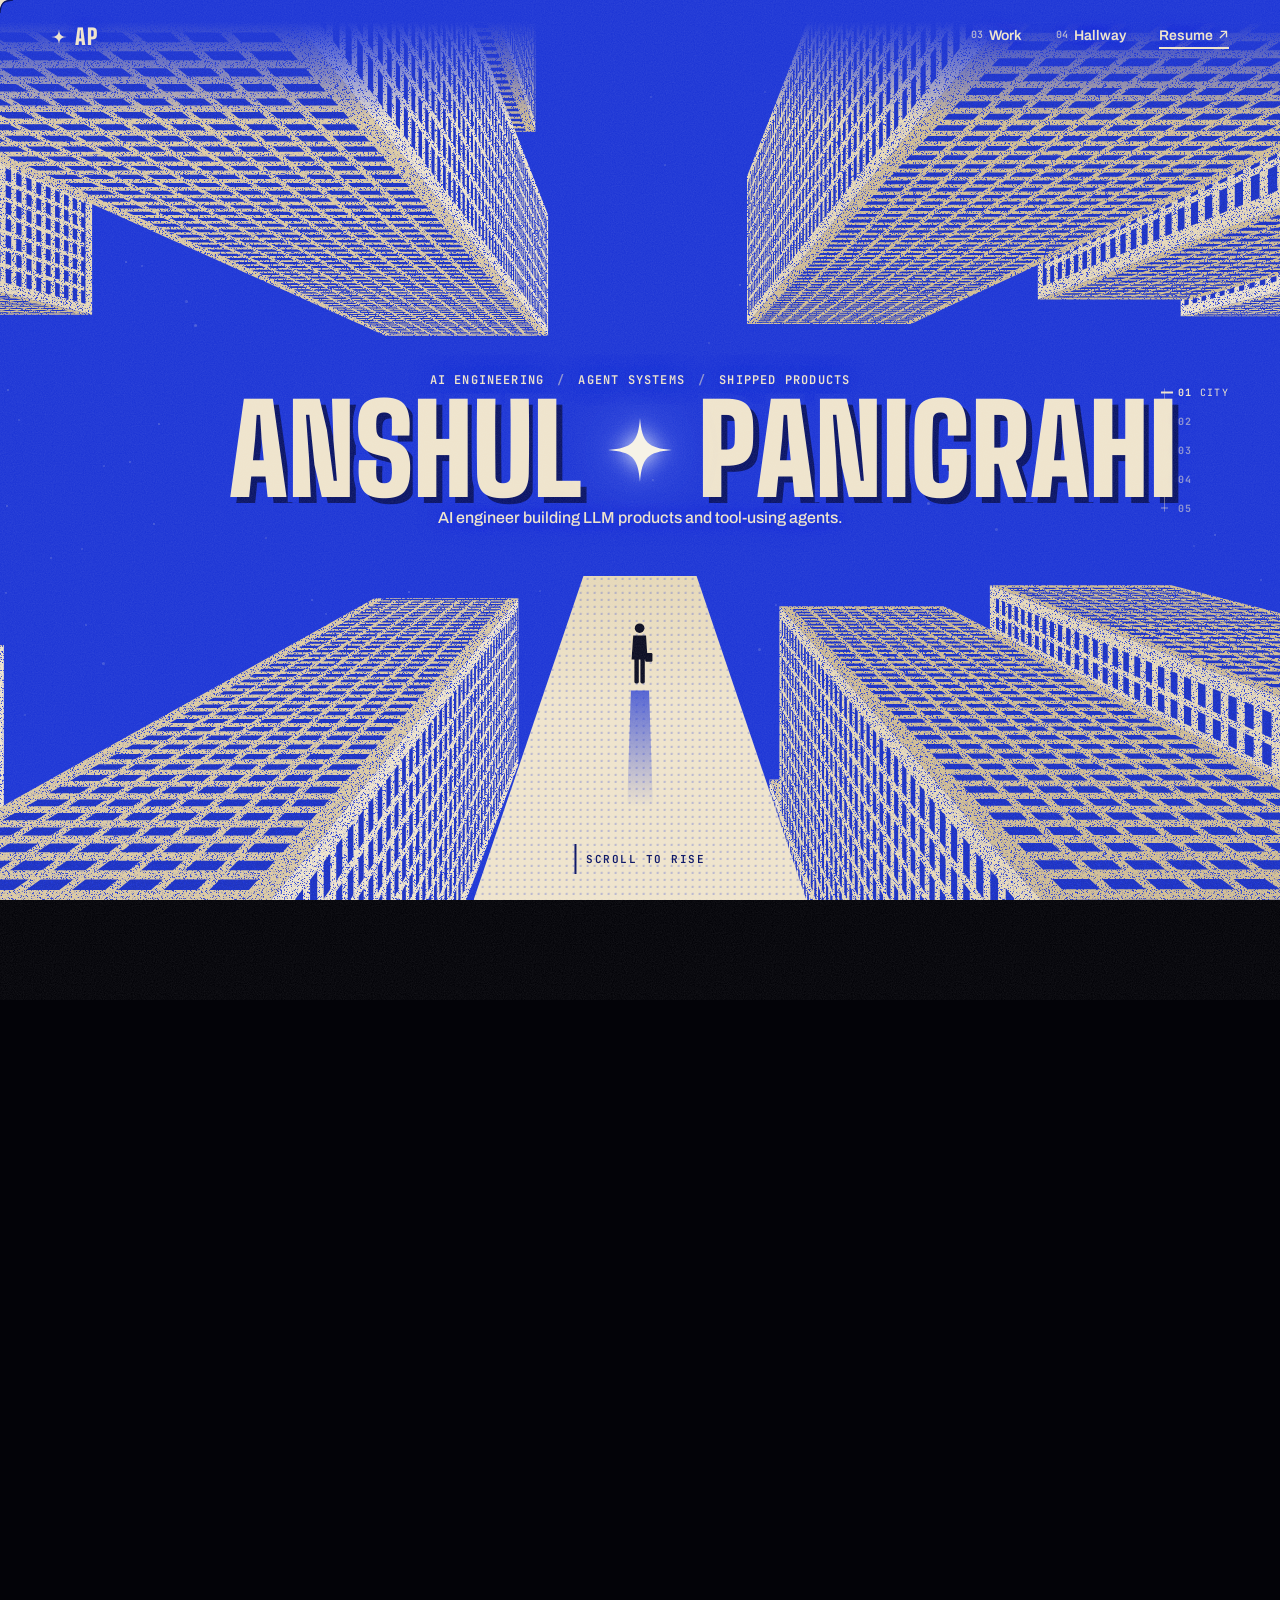
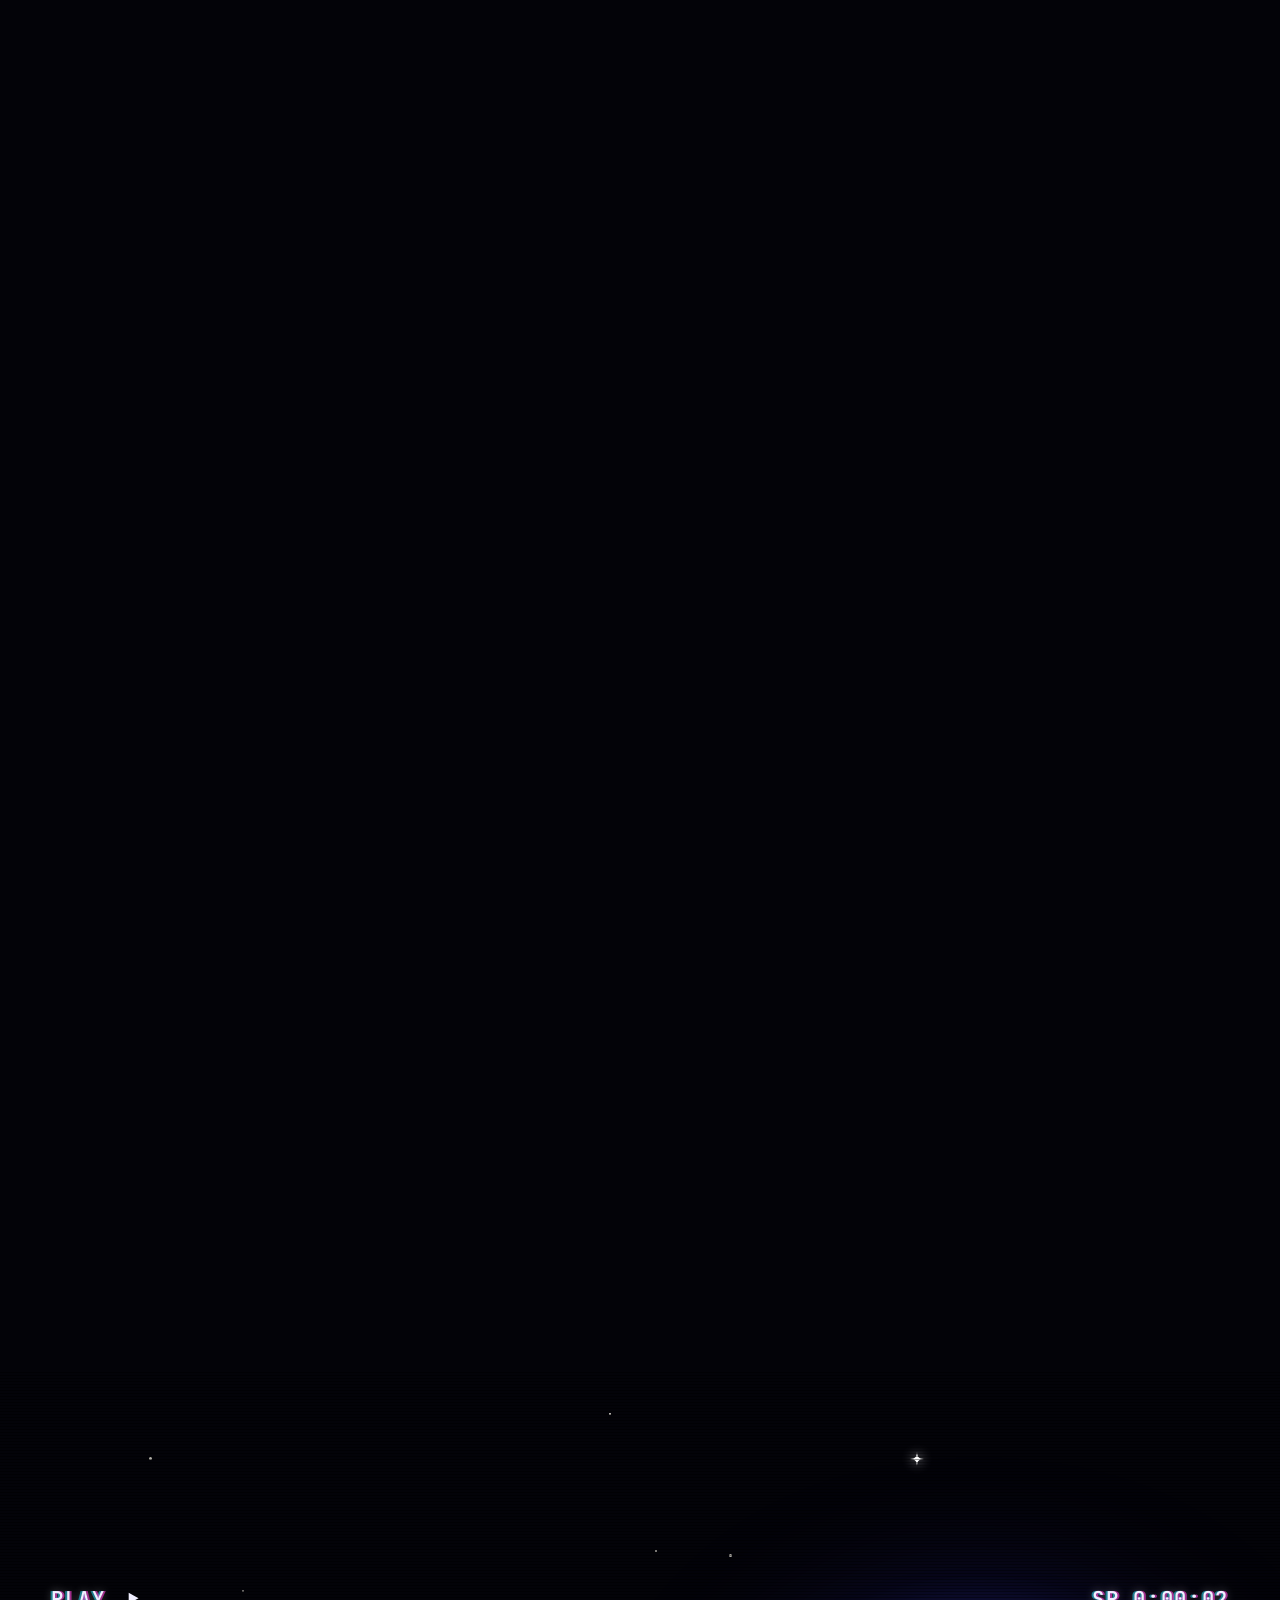
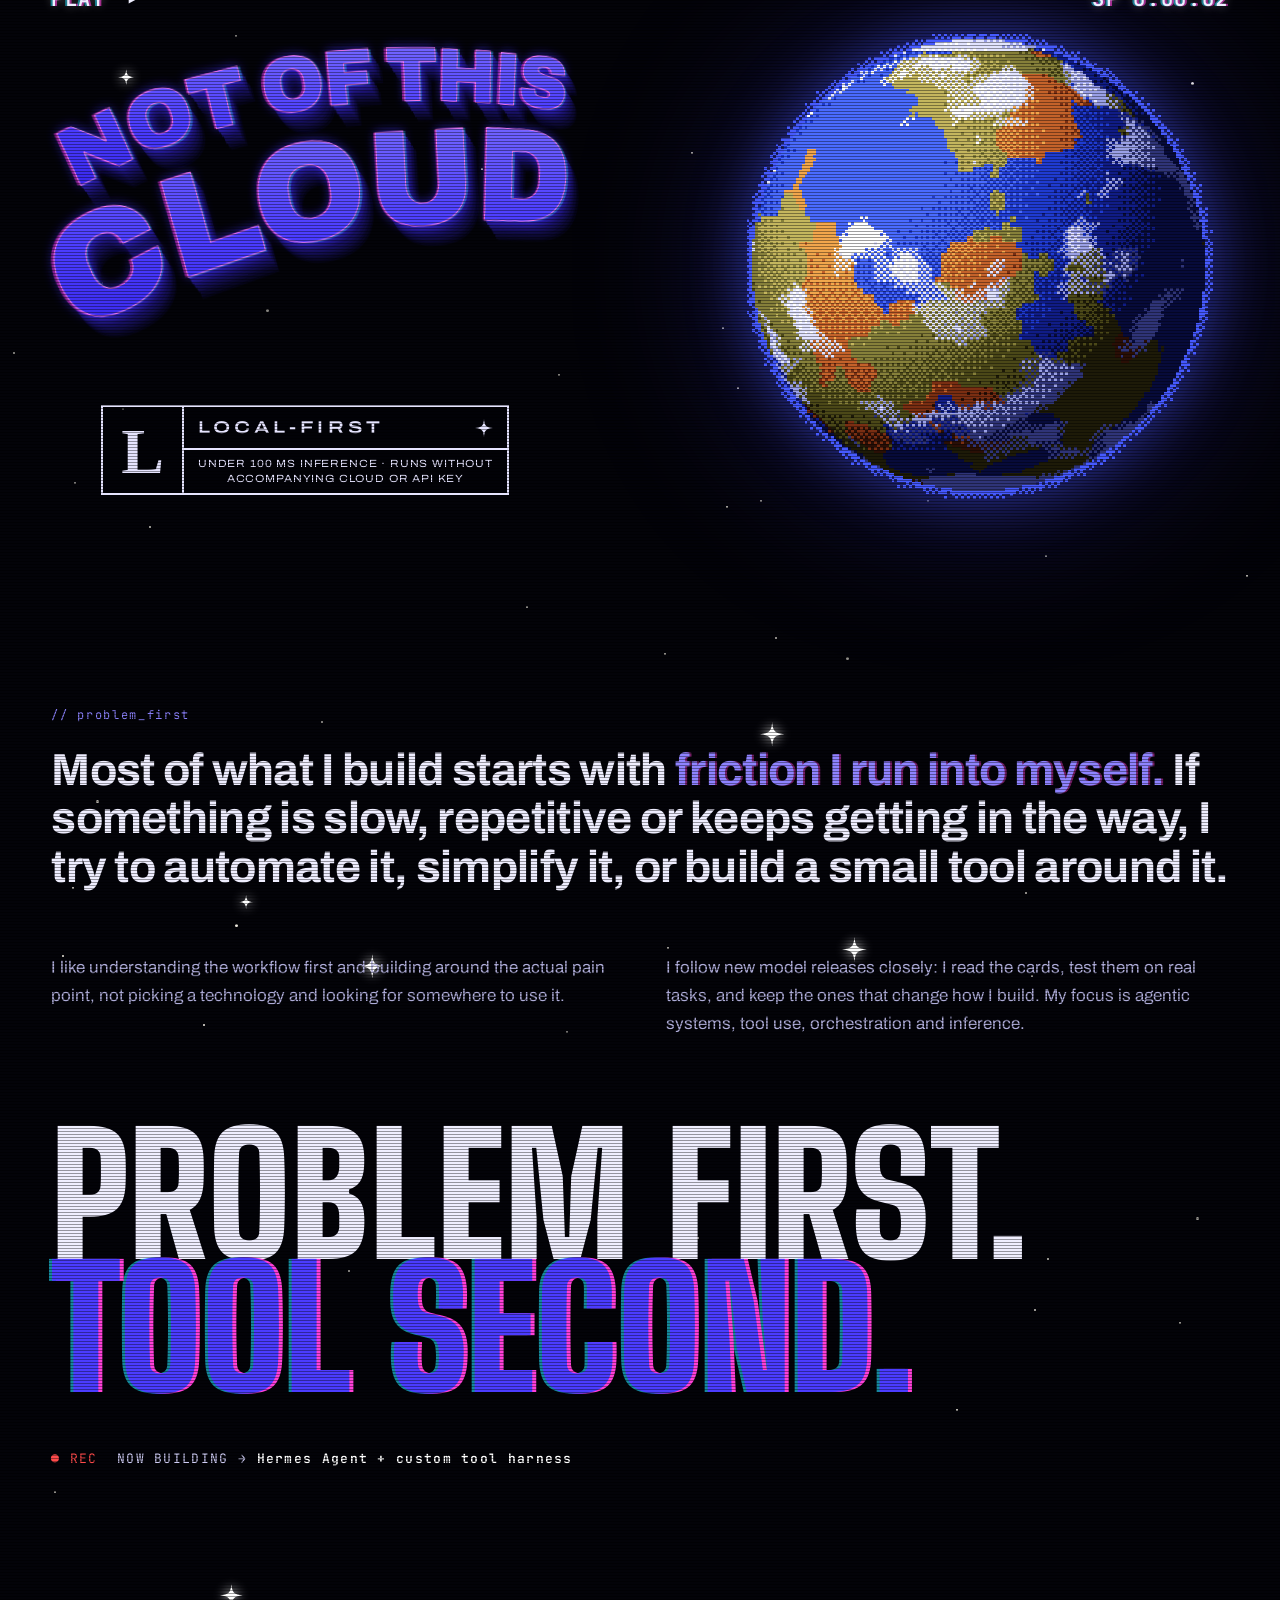
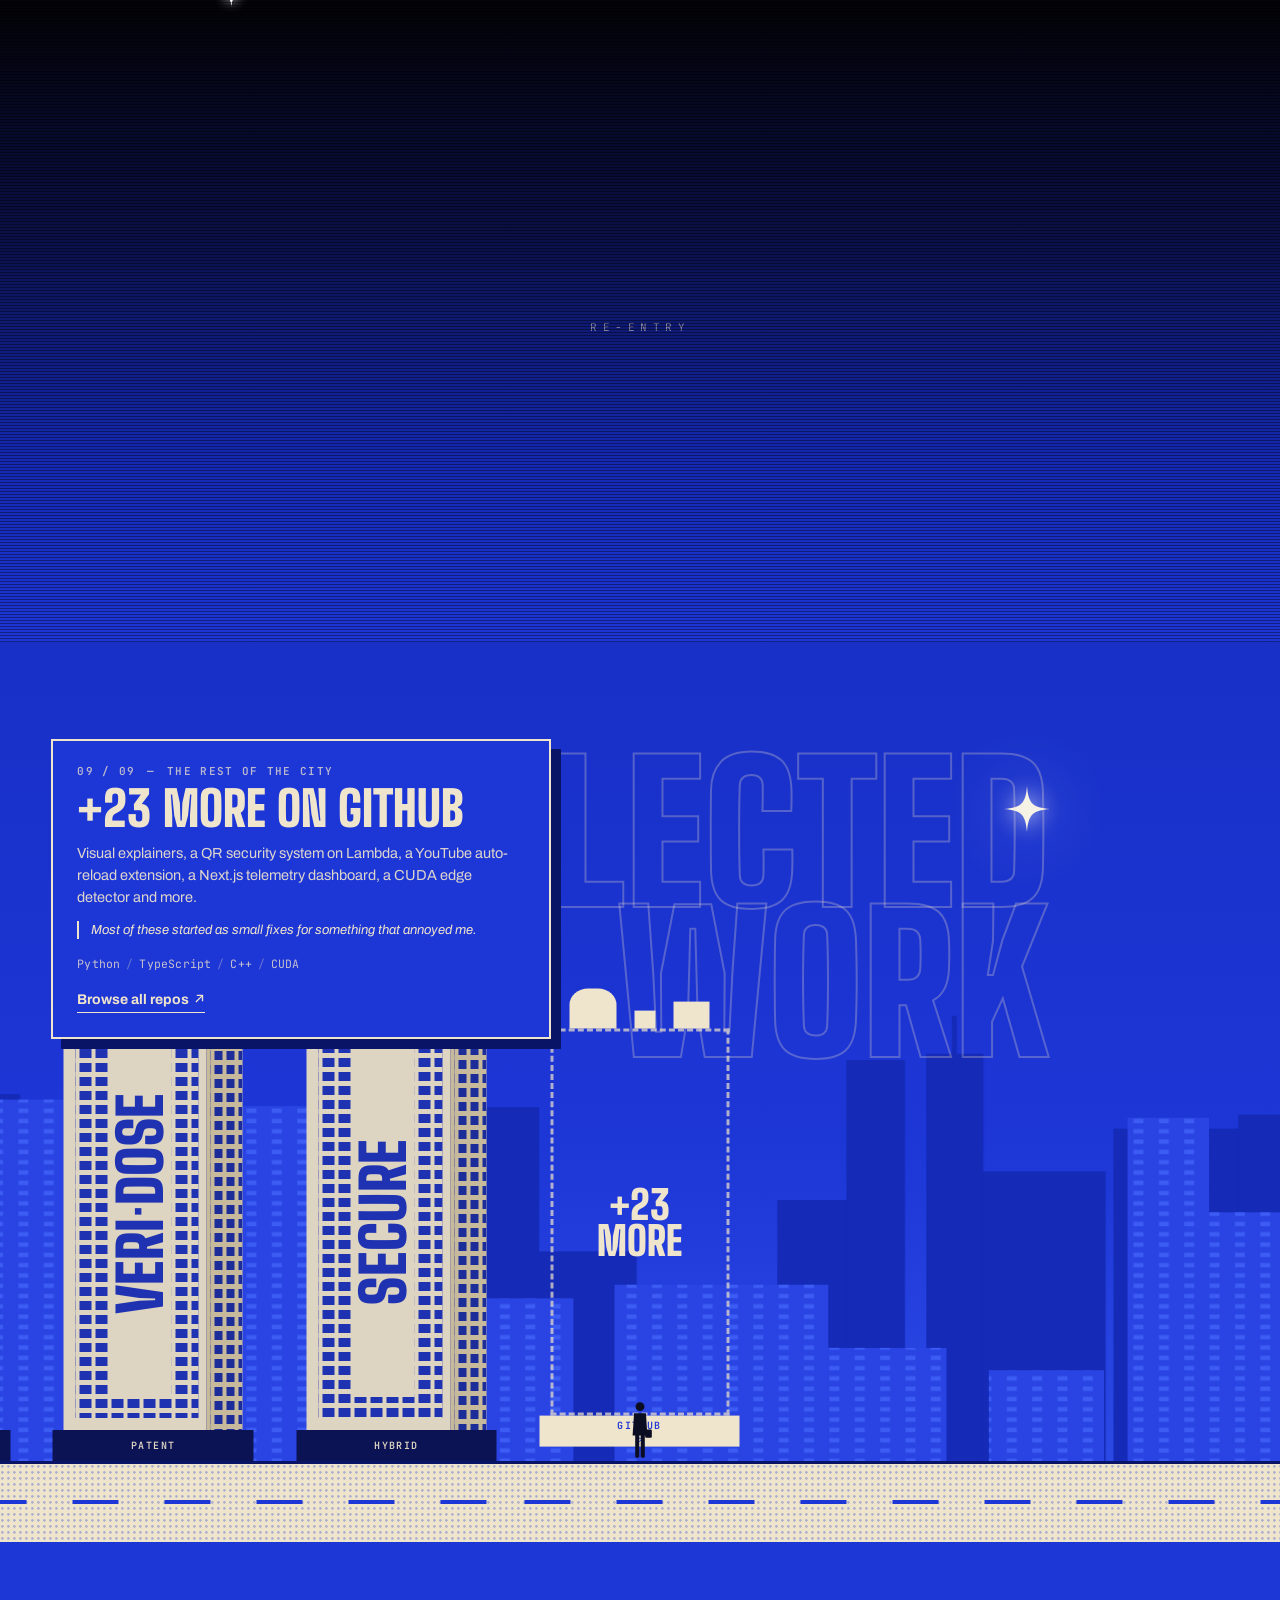
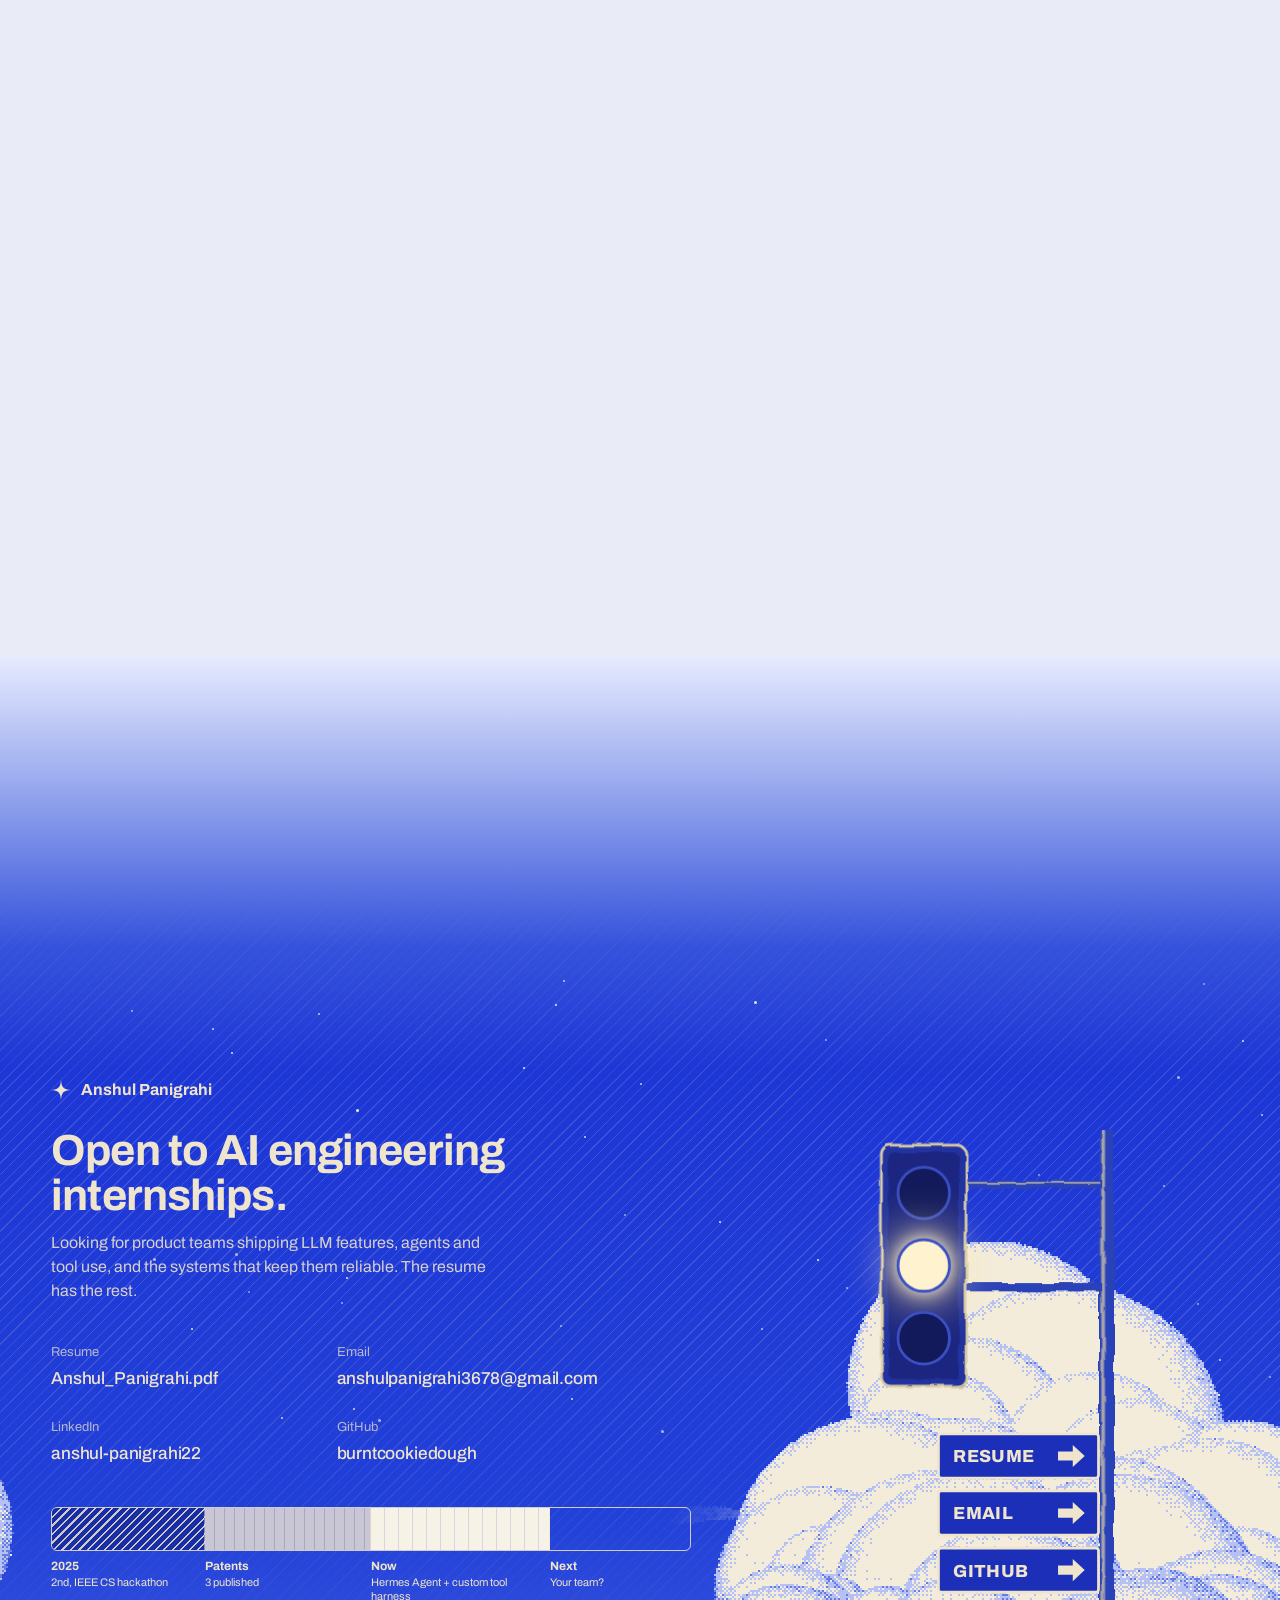
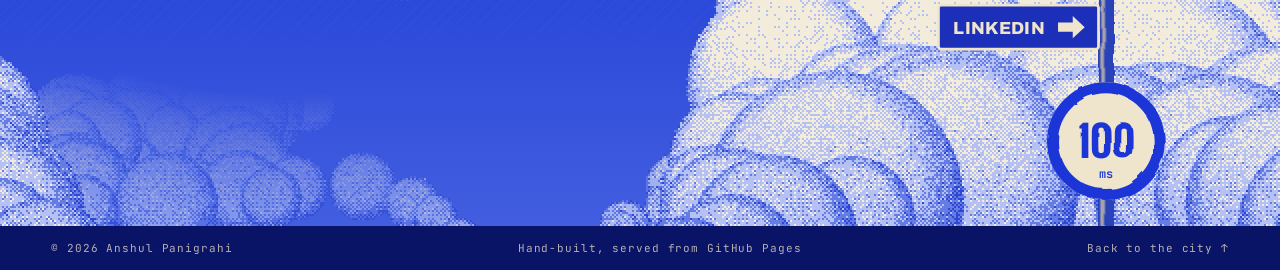
==== index.html @ c83224e9 "SecureTorrent runs on Flask, not FastAPI Co-Authored-By: Claude Opus 5.5 <noreply@anthropic.com>" ====
<!doctype html>
<html lang="en" class="loading">
<head>
  <meta charset="utf-8" />
  <meta name="viewport" content="width=device-width, initial-scale=1, viewport-fit=cover" />
  <title>Anshul Panigrahi | AI Engineer, LLM products and agents</title>
  <meta name="description" content="Anshul Panigrahi, AI engineer building LLM products and tool-using agents. Co-inventor on 3 published patents, B.Tech IT at VIT. Open to AI engineering internships." />
  <meta name="theme-color" content="#1d36d6" data-theme-color />
  <!-- agent:head -->
  <link rel="canonical" href="https://burntcookiedough.github.io/" />
  <meta name="author" content="Anshul Panigrahi" />
  <meta name="robots" content="index, follow, max-image-preview:large" />
  <meta property="og:type" content="profile" />
  <meta property="og:url" content="https://burntcookiedough.github.io/" />
  <meta property="og:site_name" content="Anshul Panigrahi" />
  <meta property="og:title" content="Anshul Panigrahi | AI Engineer, LLM products and agents" />
  <meta property="og:description" content="AI engineer building LLM products and tool-using agents. 3 published patents, B.Tech IT at VIT. Open to AI engineering internships." />
  <meta property="og:image" content="https://burntcookiedough.github.io/og.jpg" />
  <meta property="og:image:width" content="1200" />
  <meta property="og:image:height" content="630" />
  <meta property="og:image:alt" content="Anshul Panigrahi, AI engineer: the city scene from the portfolio" />
  <meta property="profile:first_name" content="Anshul" />
  <meta property="profile:last_name" content="Panigrahi" />
  <meta name="twitter:card" content="summary_large_image" />
  <meta name="twitter:title" content="Anshul Panigrahi | AI Engineer, LLM products and agents" />
  <meta name="twitter:description" content="AI engineer building LLM products and tool-using agents. 3 published patents, B.Tech IT at VIT. Open to AI engineering internships." />
  <meta name="twitter:image" content="https://burntcookiedough.github.io/og.jpg" />
  <link rel="alternate" type="text/markdown" href="profile.md" title="Profile as Markdown" />
  <link rel="alternate" type="application/json" href="resume.json" title="JSON Resume" />
  <link rel="help" type="text/plain" href="llms.txt" title="llms.txt" />
  <script type="application/ld+json">{"@context":"https://schema.org","@graph":[{"@type":"ProfilePage","@id":"https://burntcookiedough.github.io/#page","url":"https://burntcookiedough.github.io/","name":"Anshul Panigrahi | AI Engineer, LLM products and agents","dateModified":"2026-11-12","mainEntity":{"@id":"https://burntcookiedough.github.io/#person"}},{"@type":"Person","@id":"https://burntcookiedough.github.io/#person","name":"Anshul Panigrahi","url":"https://burntcookiedough.github.io/","image":"https://burntcookiedough.github.io/og.jpg","jobTitle":"AI Engineer","description":"Information Technology undergraduate at VIT who ships AI products end to end: on-device speech, LLM analytics that still work without the model, multi-agent support systems with human approval gates. Co-inventor on three published Indian patent applications. Looking for AI engineering internships with product teams shipping LLM features, agents and tool use.","email":"mailto:anshulpanigrahi3678@gmail.com","sameAs":["https://github.com/burntcookiedough","https://linkedin.com/in/anshul-panigrahi22"],"address":{"@type":"PostalAddress","addressLocality":"Vellore","addressCountry":"IN"},"alumniOf":{"@type":"CollegeOrUniversity","name":"Vellore Institute of Technology"},"knowsAbout":["Large language models","AI agents","Tool use","Agent orchestration","LLM inference","Python","C++","SQL","TypeScript","Context engineering","Prompt engineering","Structured outputs","LLM APIs","Ollama","Claude Code","Codex","OpenCode","Hermes Agent","LangGraph","PyTorch","YOLO","OpenCV","Faster-Whisper","CUDA","FastAPI","DuckDB","SQLite","Docker","GitHub Actions","Pytest"],"seeks":{"@type":"Demand","description":"AI engineering internships: LLM features, agents and tool use, and the systems that keep them reliable"},"award":["2nd place, IEEE CS Hackathon","Finalist, Yantra Central Hackathon"],"hasCredential":[{"@type":"EducationalOccupationalCredential","name":"Building Agents with Agentic AI","credentialCategory":"certificate","recognizedBy":{"@type":"Organization","name":"IBM Career Education"}},{"@type":"EducationalOccupationalCredential","name":"Getting Started with Deep Learning","credentialCategory":"certificate","recognizedBy":{"@type":"Organization","name":"NVIDIA Deep Learning Institute"}},{"@type":"EducationalOccupationalCredential","name":"Oracle Cloud Infrastructure 2025 Certified AI Foundations Associate","credentialCategory":"certificate","recognizedBy":{"@type":"Organization","name":"Oracle"}}]},{"@type":"SoftwareSourceCode","name":"Eve — Windows Dictation","description":"Hold a hotkey, speak, and your words land wherever you were typing. A shipped desktop app with offline speech recognition, a live overlay, searchable history and CPU/GPU fallback.","keywords":"Faster-Whisper, Electron, TypeScript, Python, WebSocket","codeRepository":"https://github.com/burntcookiedough/eve-windows-dictation","url":"https://github.com/burntcookiedough/eve-windows-dictation","author":{"@id":"https://burntcookiedough.github.io/#person"}},{"@type":"SoftwareSourceCode","name":"Customer Support Agents","description":"A LangGraph system that classifies tickets, routes them to specialist agents, retrieves from a RAG store, remembers customers in SQLite and gates risky actions behind human approval.","keywords":"LangGraph, RAG, SQLite, Python","codeRepository":"https://github.com/burntcookiedough/abc-customer-support-langgraph","url":"https://github.com/burntcookiedough/abc-customer-support-langgraph","author":{"@id":"https://burntcookiedough.github.io/#person"}},{"@type":"SoftwareSourceCode","name":"Stella — Health Analytics","description":"Health analytics over wearable exports: FastAPI, React + Vite, DuckDB, and an Ollama-backed LLM layer for chat and reports that degrades cleanly to metrics-only.","keywords":"FastAPI, React, DuckDB, Ollama","codeRepository":"https://github.com/burntcookiedough/Stella","url":"https://github.com/burntcookiedough/Stella","author":{"@id":"https://burntcookiedough.github.io/#person"}},{"@type":"SoftwareSourceCode","name":"Cognitive Load-Aware Scheduler","description":"Routes work using both machine state and a live Cognitive Load Score from typing variance, idle time and context switches, with flow-state protection and a baseline comparison.","keywords":"Python, Telemetry, Scheduling, Analytics","codeRepository":"https://github.com/burntcookiedough/Cognitive-Load-Aware-Distributed-Task-Scheduler","url":"https://github.com/burntcookiedough/Cognitive-Load-Aware-Distributed-Task-Scheduler","author":{"@id":"https://burntcookiedough.github.io/#person"}},{"@type":"SoftwareSourceCode","name":"Real-Time Predictive Maintenance","description":"Kafka, Spark, Cassandra, PyTorch and graph analytics across 5,000 simulated machines: streaming anomaly detection plus cascade-failure analysis and constrained mitigation.","keywords":"Kafka, Spark, Cassandra, PyTorch","author":{"@id":"https://burntcookiedough.github.io/#person"}},{"@type":"SoftwareSourceCode","name":"Physically-Bounded Mode Discovery","description":"HDBSCAN proposes operating regimes on NASA CMAPSS and CWRU while physics constraints reject implausible clusters.","keywords":"HDBSCAN, scikit-learn, Python","codeRepository":"https://github.com/burntcookiedough/Physical-Bounded-Multimodal-Mode-Discovery","url":"https://github.com/burntcookiedough/Physical-Bounded-Multimodal-Mode-Discovery","author":{"@id":"https://burntcookiedough.github.io/#person"}},{"@type":"SoftwareSourceCode","name":"Veri-Dose","description":"Medication verification with a quantized MobileNetV2 that knows when it's unsure: low-confidence predictions go to a human instead of pretending certainty.","keywords":"MobileNetV2, TFLite, Calibration, Python","codeRepository":"https://github.com/burntcookiedough/Veridose","url":"https://github.com/burntcookiedough/Veridose","author":{"@id":"https://burntcookiedough.github.io/#person"}},{"@type":"SoftwareSourceCode","name":"SecureTorrent","description":"Malware-aware torrent security: YARA rules, a hybrid ML detector, qBittorrent integration and an API test suite.","keywords":"YARA, scikit-learn, Flask","codeRepository":"https://github.com/burntcookiedough/SecureTorrent","url":"https://github.com/burntcookiedough/SecureTorrent","author":{"@id":"https://burntcookiedough.github.io/#person"}},{"@type":"CreativeWork","additionalType":"https://www.wikidata.org/wiki/Q253623","name":"Medication dispenser with on-device user authentication and medication verification","identifier":"IN202641027860 A1","abstract":"A pill dispenser that recognises the patient's face, releases only their dose, then checks the pill with an on-device classifier before it is taken. Nothing leaves the device.","datePublished":"2026-03-20","url":"https://burntcookiedough.github.io/patents/01/IN202641027860A1.pdf","encodingFormat":"application/pdf","publisher":{"@type":"GovernmentOrganization","name":"Intellectual Property Office, India"},"author":[{"@type":"Person","name":"Chemmalar Selvi G"},{"@id":"https://burntcookiedough.github.io/#person"},{"@type":"Person","name":"Parth Surendra Sharma"}]},{"@type":"CreativeWork","additionalType":"https://www.wikidata.org/wiki/Q253623","name":"Cognitive load-aware distributed task scheduling using hardware-bound processing control and predictive task migration","identifier":"IN202641088096 A1","abstract":"A scheduler that reads how hard you are concentrating from keyboard, mouse and app-switching patterns, then holds back, slows or moves disruptive work to other machines until you surface.","datePublished":"2026-07-24","url":"https://burntcookiedough.github.io/patents/02/IN202641088096A1.pdf","encodingFormat":"application/pdf","publisher":{"@type":"GovernmentOrganization","name":"Intellectual Property Office, India"},"author":[{"@type":"Person","name":"Senthil Kumar T"},{"@type":"Person","name":"Shagun Khandelwal"},{"@type":"Person","name":"Sarthak Singhal"},{"@type":"Person","name":"Advika Pundir"},{"@id":"https://burntcookiedough.github.io/#person"}]},{"@type":"CreativeWork","additionalType":"https://www.wikidata.org/wiki/Q253623","name":"Zero-trust physical enclave security using continuous biometric entropy and RF-based perimeter monitoring","identifier":"IN202641067209 A1","abstract":"A workstation that stays unlocked only while a live pulse is present and no unknown radio is nearby. Lose either, and the session keys are destroyed on the spot.","datePublished":"2026-06-05","url":"https://burntcookiedough.github.io/patents/03/IN202641067209A1.pdf","encodingFormat":"application/pdf","publisher":{"@type":"GovernmentOrganization","name":"Intellectual Property Office, India"},"author":[{"@type":"Person","name":"Thanga Mariappan L"},{"@id":"https://burntcookiedough.github.io/#person"},{"@type":"Person","name":"Aryan Saxena"},{"@type":"Person","name":"Yash Bajpai"}]}]}</script>
  <!-- /agent:head -->
  <link rel="icon" href="data:image/svg+xml,%3Csvg xmlns='http://www.w3.org/2000/svg' viewBox='0 0 32 32'%3E%3Crect width='32' height='32' fill='%231d36d6'/%3E%3Cpath d='M16 3 L18 14 L29 16 L18 18 L16 29 L14 18 L3 16 L14 14Z' fill='%23efe4cc'/%3E%3C/svg%3E" />
  <link rel="preconnect" href="https://fonts.googleapis.com" />
  <link rel="preconnect" href="https://fonts.gstatic.com" crossorigin />
  <link href="https://fonts.googleapis.com/css2?family=Archivo:ital,wdth,wght@0,62..125,100..900;1,62..125,100..900&family=Big+Shoulders+Display:wght@600;800;900&family=JetBrains+Mono:wght@400;600&display=swap" rel="stylesheet" />
  <link rel="stylesheet" href="style.css?v=12" />
  <noscript><style>.loader { display: none; } html.loading { overflow: auto; }</style></noscript>
  <script>
    // never trap anyone behind the loader if a script fails
    setTimeout(function () { document.documentElement.classList.remove("loading"); }, 12000);
  </script>
</head>
<body>
  <svg class="defs" aria-hidden="true" width="0" height="0">
    <defs>
      <symbol id="ne" viewBox="0 0 16 16"><path d="M5 3.5h7.5V11M12.2 3.8 3.5 12.5" fill="none" stroke="currentColor" stroke-width="1.9" stroke-linecap="square"/></symbol>
      <symbol id="play" viewBox="0 0 16 16"><path d="M3 2l11 6-11 6z" fill="currentColor"/></symbol>
      <symbol id="spark" viewBox="-50 -50 100 100">
        <path d="M0 -50 C3 -12 12 -3 50 0 C12 3 3 12 0 50 C-3 12 -12 3 -50 0 C-12 -3 -3 -12 0 -50Z" />
      </symbol>
      <filter id="rough" x="-5%" y="-5%" width="110%" height="110%">
        <feTurbulence type="fractalNoise" baseFrequency="0.035" numOctaves="3" seed="4" result="n" />
        <feDisplacementMap in="SourceGraphic" in2="n" scale="5" />
      </filter>
    </defs>
  </svg>

  <!-- loader: real progress, hands off to the city's star -->
  <div class="loader" aria-hidden="true">
    <p class="loader-name">Anshul Panigrahi</p>
    <svg class="loader-star"><use href="#spark" /></svg>
    <p class="loader-step" data-load-step>Waking up</p>
    <p class="loader-num"><span data-load-num>000</span></p>
  </div>

  <div class="grain" aria-hidden="true"></div>
  <div class="cursor" aria-hidden="true"><svg><use href="#spark" /></svg><span class="cursor-label"></span></div>

  <header class="nav">
    <a class="nav-mark" href="#city" data-hover="TOP"><svg class="nav-spark"><use href="#spark" /></svg>AP</a>
    <nav class="nav-links" aria-label="Sections">
      <a class="nav-link" href="#work" data-hover="WALK"><i>03</i>Work</a>
      <a class="nav-link" href="#hallway" data-hover="ENTER"><i>04</i>Hallway</a>
      <a class="nav-link nav-strong" href="https://drive.google.com/file/d/19As7v83n54BxIKbTP4S1Tt3fajsoTIfs/view?usp=sharing" data-resume target="_blank" rel="noopener" data-hover="OPEN">Resume <svg class="ico" aria-hidden="true"><use href="#ne"/></svg></a>
    </nav>
  </header>

  <ol class="rail" aria-hidden="true">
    <li data-for="city"><b>01</b><span>City</span></li>
    <li data-for="orbit"><b>02</b><span>Orbit</span></li>
    <li data-for="work"><b>03</b><span>Work</span></li>
    <li data-for="hallway"><b>04</b><span>Hallway</span></li>
    <li data-for="sky"><b>05</b><span>Sky</span></li>
  </ol>

  <main>
    <!-- 01 ─ CITY -->
    <section id="city" class="city" data-section>
      <div class="city-stage">
        <canvas class="city-canvas" aria-hidden="true"></canvas>
        <div class="city-stars" aria-hidden="true"></div>
        <svg class="city-star" aria-hidden="true"><use href="#spark" /></svg>

        <div class="runway" aria-hidden="true">
          <div class="walker walker-hero">
            <svg viewBox="0 0 40 90"><g class="w-body">
              <circle cx="20" cy="9" r="6" />
              <path d="M12 18 h16 l2 30 h-20z" />
              <rect class="w-leg w-leg-a" x="13.5" y="46" width="5.5" height="32" rx="2" />
              <rect class="w-leg w-leg-b" x="21" y="46" width="5.5" height="32" rx="2" />
              <rect x="27" y="40" width="9" height="11" rx="1.5" />
            </g></svg>
          </div>
        </div>

        <div class="city-copy">
          <p class="city-kicker halo">AI engineering <i>/</i> Agent systems <i>/</i> Shipped products</p>
          <h1 class="name" aria-label="Anshul Panigrahi">
            <span class="name-a" data-name="0"></span>
            <span class="name-gap" aria-hidden="true"></span>
            <span class="name-b" data-name="1"></span>
          </h1>
          <p class="city-role halo" data-role></p>
          <p class="city-hint halo"><span class="hint-line"></span>Scroll to rise</p>
        </div>
        <div class="city-flash" aria-hidden="true"></div>
      </div>
    </section>

    <!-- 02 ─ ORBIT -->
    <section id="orbit" class="orbit" data-section>
      <div class="orbit-stars" aria-hidden="true"></div>
      <div class="vhs-osd" aria-hidden="true">
        <span class="osd-play">PLAY <svg class="ico ico-play" aria-hidden="true"><use href="#play"/></svg></span>
        <span class="osd-time" data-timecode>SP 0:00:00</span>
      </div>

      <div class="orbit-grid">
        <div class="orbit-left">
          <svg class="wordmark" viewBox="0 0 1000 560" role="img" aria-label="Not of this cloud">
            <defs>
              <path id="arcTop" d="M40 250 C 300 120, 640 110, 960 170" />
              <path id="arcBot" d="M30 470 C 300 330, 640 310, 980 360" />
              <linearGradient id="vhsFill" x1="0" y1="0" x2="0" y2="1">
                <stop offset="0" stop-color="#7a6dff" />
                <stop offset=".55" stop-color="#4b3cff" />
                <stop offset="1" stop-color="#3322e8" />
              </linearGradient>
              <filter id="glow" x="-10%" y="-10%" width="120%" height="120%">
                <feGaussianBlur stdDeviation="9" />
              </filter>
              <g id="wm">
                <text class="wm-top"><textPath href="#arcTop">NOT OF THIS</textPath></text>
                <text class="wm-bot"><textPath href="#arcBot">CLOUD</textPath></text>
              </g>
            </defs>
            <g class="wm-extrude" data-extrude></g>
            <use href="#wm" class="wm-glow" filter="url(#glow)" />
            <use href="#wm" class="wm-ca wm-ca-r" />
            <use href="#wm" class="wm-ca wm-ca-c" />
            <use href="#wm" class="wm-face" />
          </svg>

          <div class="rating reveal">
            <div class="rating-letter">L</div>
            <div class="rating-body">
              <div class="rating-head">LOCAL-FIRST <svg><use href="#spark" /></svg></div>
              <div class="rating-small">UNDER 100 MS INFERENCE · RUNS WITHOUT<br />ACCOMPANYING CLOUD OR API KEY</div>
            </div>
          </div>
        </div>

        <div class="orbit-right">
          <div class="planet-wrap" data-hover="DRAG">
            <canvas class="planet" width="168" height="168" aria-label="A dithered pixel planet. Drag to spin."></canvas>
          </div>
        </div>
      </div>

      <div class="manifesto">
        <p class="m-label reveal">// problem_first</p>
        <p class="m-big reveal">Most of what I build starts with <em>friction I run into myself.</em> If something is slow, repetitive or keeps getting in the way, I try to automate it, simplify it, or build a small tool around it.</p>
        <div class="m-cols">
          <p class="reveal">I like understanding the workflow first and building around the actual pain point, not picking a technology and looking for somewhere to use it.</p>
          <p class="reveal">I follow new model releases closely: I read the cards, test them on real tasks, and keep the ones that change how I build. My focus is agentic systems, tool use, orchestration and inference.</p>
        </div>
        <p class="m-motto reveal">Problem first.<br /><span>Tool second.</span></p>
        <p class="now reveal"><span class="rec">● REC</span> NOW BUILDING → <b data-now></b></p>
      </div>
      <div class="reentry" aria-hidden="true"><span>RE-ENTRY</span></div>
    </section>

    <!-- 03 ─ WORK -->
    <section id="work" class="work" data-section>
      <div class="work-stage">
        <div class="work-sky" aria-hidden="true">
          <svg class="work-sun"><use href="#spark" /></svg>
        </div>
        <div class="skyline skyline-far" aria-hidden="true"></div>
        <div class="skyline skyline-mid" aria-hidden="true"></div>

        <div class="hud" aria-live="polite">
          <p class="hud-kicker"><span data-hud-index>01</span> / <span data-hud-total>09</span> <i>—</i> <span data-hud-track></span></p>
          <h2 class="hud-title" data-hud-title></h2>
          <p class="hud-blurb" data-hud-blurb></p>
          <p class="hud-why" data-hud-why></p>
          <p class="hud-stack" data-hud-stack></p>
          <div class="hud-links" data-hud-links></div>
        </div>

        <div class="street-track" data-track></div>
        <div class="street" aria-hidden="true"><div class="street-line"></div></div>
        <div class="walker walker-street" aria-hidden="true">
          <svg viewBox="0 0 40 90"><g class="w-body">
            <circle cx="20" cy="9" r="6" />
            <path d="M12 18 h16 l2 30 h-20z" />
            <rect class="w-leg w-leg-a" x="13.5" y="46" width="5.5" height="32" rx="2" />
            <rect class="w-leg w-leg-b" x="21" y="46" width="5.5" height="32" rx="2" />
            <rect x="27" y="40" width="9" height="11" rx="1.5" />
          </g></svg>
        </div>
        <p class="work-title" aria-hidden="true">SELECTED<br />WORK</p>
      </div>
    </section>

    <!-- 04 ─ HALLWAY: endless arches, haze clears as you walk -->
    <section id="hallway" class="hallway" data-section>
      <div class="hall-stage">
        <canvas class="hall-canvas" aria-hidden="true"></canvas>
        <div class="hall-haze" aria-hidden="true"></div>
        <div class="hall-read" aria-live="polite">
          <p class="hall-kicker"><span data-hall-idx>04</span><i></i><span data-hall-kick>Signals</span></p>
          <div class="hall-row">
            <p class="hall-big" data-hall-big>Keep walking.</p>
            <div class="docs" data-docs hidden></div>
          </div>
          <p class="hall-label" data-hall-label></p>
          <p class="hall-sub" data-hall-sub></p>
          <ol class="hall-steps" data-hall-steps></ol>
        </div>
        <div class="hall-flash" aria-hidden="true"></div>
      </div>
    </section>

    <!-- 05 ─ SKY: riso clouds, the signs are the links -->
    <section id="sky" class="sky" data-section>
      <div class="sky-scene">
        <div class="sky-hatch" aria-hidden="true"></div>
        <div class="sky-stars" aria-hidden="true"></div>
        <canvas class="sky-back" aria-hidden="true"></canvas>

        <svg class="street-kit" viewBox="0 0 420 900" preserveAspectRatio="xMidYMax meet">
          <g class="kit-body" filter="url(#rough)" aria-hidden="true">
            <rect x="306" y="96" width="16" height="804" fill="#2c42b8" />
            <rect x="309" y="96" width="4" height="804" fill="#d9cba6" opacity=".7" />
            <rect x="150" y="150" width="160" height="9" fill="#2c42b8" />
            <rect x="150" y="262" width="160" height="9" fill="#2c42b8" />
            <rect x="152" y="152" width="156" height="2" fill="#d9cba6" opacity=".7" />
            <rect x="70" y="112" width="92" height="262" rx="10" fill="#22339e" stroke="#d9cba6" stroke-width="3" />
            <rect x="78" y="120" width="76" height="246" rx="6" fill="#1a2780" />
          </g>
          <g class="lamps" aria-hidden="true">
            <circle class="lamp lamp-0" cx="116" cy="164" r="28" />
            <circle class="lamp lamp-1" cx="116" cy="243" r="28" />
            <circle class="lamp lamp-2" cx="116" cy="322" r="28" />
          </g>
          <g class="signs" data-signs></g>
          <g class="limit" aria-hidden="true" filter="url(#rough)">
            <circle cx="314" cy="760" r="64" fill="#efe4cc" />
            <circle cx="314" cy="760" r="58" fill="none" stroke="#1d36d6" stroke-width="12" />
            <text x="314" y="778" text-anchor="middle" class="limit-num">100</text>
            <text x="314" y="800" text-anchor="middle" class="limit-unit">ms</text>
          </g>
        </svg>

        <canvas class="sky-front" aria-hidden="true"></canvas>

        <div class="sky-ui">
          <p class="sky-brand"><svg><use href="#spark" /></svg>Anshul Panigrahi</p>
          <h2 class="sky-head">Open to AI engineering internships.</h2>
          <p class="sky-sub">Looking for product teams shipping LLM features, agents and tool use, and the systems that keep them reliable. The resume has the rest.</p>
          <dl class="sky-grid">
            <div><dt>Resume</dt><dd><a href="https://drive.google.com/file/d/19As7v83n54BxIKbTP4S1Tt3fajsoTIfs/view?usp=sharing" data-resume target="_blank" rel="noopener" data-hover="OPEN">Anshul_Panigrahi.pdf</a></dd></div>
            <div><dt>Email</dt><dd><a data-email data-hover="WRITE" data-email-text></a></dd></div>
            <div><dt>LinkedIn</dt><dd><a data-linkedin target="_blank" rel="noopener" data-hover="CONNECT">anshul-panigrahi22</a></dd></div>
            <div><dt>GitHub</dt><dd><a data-github target="_blank" rel="noopener" data-hover="BROWSE">burntcookiedough</a></dd></div>
          </dl>
          <div class="sky-bar" data-skybar></div>
        </div>

        <footer class="sky-foot">
          <span>© 2026 Anshul Panigrahi</span>
          <span>Hand-built, served from GitHub Pages</span>
          <a href="#city" data-hover="TOP">Back to the city ↑</a>
        </footer>
      </div>
    </section>
  </main>

  <!-- patent viewer: a sheet lifted off the hallway stack -->
  <div class="dossier" data-dossier role="dialog" aria-modal="true" aria-labelledby="dossier-title" hidden>
    <div class="dossier-veil" data-dossier-close></div>
    <div class="dossier-body">
      <header class="dossier-meta">
        <p class="dossier-kicker"><span data-d-idx>Patent 01</span><i></i><span>Published application</span></p>
        <h2 class="dossier-title" id="dossier-title" data-d-title></h2>
        <p class="dossier-plain" data-d-plain></p>
        <ul class="dossier-facts" data-d-facts></ul>
        <dl class="dossier-record" data-d-record></dl>
        <a class="dossier-orig" data-d-pdf target="_blank" rel="noopener" data-hover="OPEN">Open the original PDF <svg class="ico" aria-hidden="true"><use href="#ne"/></svg></a>
      </header>
      <figure class="dossier-sheet" data-d-sheet>
        <span class="reg reg-tl" aria-hidden="true"></span><span class="reg reg-tr" aria-hidden="true"></span>
        <span class="reg reg-bl" aria-hidden="true"></span><span class="reg reg-br" aria-hidden="true"></span>
        <div class="dossier-paper"><img data-d-page alt="" decoding="async" /></div>
        <figcaption class="dossier-nav">
          <button type="button" class="d-btn" data-d-prev aria-label="Previous page"><svg viewBox="0 0 16 16" aria-hidden="true"><path d="M10 3 5 8l5 5" /></svg></button>
          <span class="d-count" data-d-count aria-live="polite">01 / 30</span>
          <button type="button" class="d-btn" data-d-next aria-label="Next page"><svg viewBox="0 0 16 16" aria-hidden="true"><path d="M6 3l5 5-5 5" /></svg></button>
        </figcaption>
        <ol class="d-ticks" data-d-ticks aria-hidden="true"></ol>
      </figure>
      <button type="button" class="dossier-x" data-dossier-close aria-label="Close" data-hover="CLOSE"><svg viewBox="0 0 16 16" aria-hidden="true"><path d="M3.5 3.5l9 9M12.5 3.5l-9 9" /></svg></button>
    </div>
  </div>

  <!-- The whole portfolio as plain HTML, for crawlers, agents and readers without
       JavaScript. Generated by tools/agent-files.mjs; main.js removes it on load. -->
  <!-- agent:body -->
  <article class="plain-profile" id="plain-profile">
    <h2>Anshul Panigrahi: AI engineer building LLM products and tool-using agents</h2>
    <p>Information Technology undergraduate at VIT who ships AI products end to end: on-device speech, LLM analytics that still work without the model, multi-agent support systems with human approval gates. Co-inventor on three published Indian patent applications. Looking for AI engineering internships with product teams shipping LLM features, agents and tool use.</p>
    <p><a href="https://drive.google.com/file/d/19As7v83n54BxIKbTP4S1Tt3fajsoTIfs/view?usp=sharing">Resume (PDF)</a> · <a href="mailto:anshulpanigrahi3678@gmail.com">anshulpanigrahi3678@gmail.com</a> · <a href="https://github.com/burntcookiedough" rel="me">GitHub</a> · <a href="https://linkedin.com/in/anshul-panigrahi22" rel="me">LinkedIn</a> · <a href="profile.md">Profile as text</a></p>
    <h3>Experience</h3>
    <h4>AI/ML Intern, Brandworks Technologies Private Limited (May 2026 to Jul 2026)</h4>
    <ul><li>Engineered a nine-stage data-quality pipeline for 26,419 images across 8 fruit classes: label normalization, perceptual-hash leakage checks, annotation filtering and training-set balancing.</li><li>Trained YOLOv8s for 120 epochs; 80.4% precision and 66.2% mAP@50 on 4,728 holdout images; diagnosed domain-shift failures on a separate 155-image synthetic webcam stress set.</li></ul>
    <h3>Projects</h3>
    <section>
      <h4>Eve — Windows Dictation</h4>
      <p>Hold a hotkey, speak, and your words land wherever you were typing. A shipped desktop app with offline speech recognition, a live overlay, searchable history and CPU/GPU fallback. Getting the model, the desktop runtime, session state and release packaging to behave as one product.</p>
      <p>Faster-Whisper · Electron · TypeScript · Python · WebSocket · <a href="https://github.com/burntcookiedough/eve-windows-dictation">Repo</a> · <a href="https://burntcookiedough.github.io/eve-windows-dictation/">Site</a></p>
    </section>
    <section>
      <h4>Customer Support Agents</h4>
      <p>A LangGraph system that classifies tickets, routes them to specialist agents, retrieves from a RAG store, remembers customers in SQLite and gates risky actions behind human approval. A supervisor node checks every answer, and refunds or cancellations wait for a human.</p>
      <p>LangGraph · RAG · SQLite · Python · <a href="https://github.com/burntcookiedough/abc-customer-support-langgraph">Repo</a></p>
    </section>
    <section>
      <h4>Stella — Health Analytics</h4>
      <p>Health analytics over wearable exports: FastAPI, React + Vite, DuckDB, and an Ollama-backed LLM layer for chat and reports that degrades cleanly to metrics-only. The LLM is a feature, not a dependency. The product still works when the model isn't there.</p>
      <p>FastAPI · React · DuckDB · Ollama · <a href="https://github.com/burntcookiedough/Stella">Repo</a></p>
    </section>
    <section>
      <h4>Cognitive Load-Aware Scheduler</h4>
      <p>Routes work using both machine state and a live Cognitive Load Score from typing variance, idle time and context switches, with flow-state protection and a baseline comparison. Optimises the human + machine system, not just the infrastructure. Patented.</p>
      <p>Python · Telemetry · Scheduling · Analytics · <a href="https://github.com/burntcookiedough/Cognitive-Load-Aware-Distributed-Task-Scheduler">Repo</a></p>
    </section>
    <section>
      <h4>Real-Time Predictive Maintenance</h4>
      <p>Kafka, Spark, Cassandra, PyTorch and graph analytics across 5,000 simulated machines: streaming anomaly detection plus cascade-failure analysis and constrained mitigation. Model output is wired into a live data path and downstream decisions, not left in a notebook.</p>
      <p>Kafka · Spark · Cassandra · PyTorch · Private repo · available on request</p>
    </section>
    <section>
      <h4>Physically-Bounded Mode Discovery</h4>
      <p>HDBSCAN proposes operating regimes on NASA CMAPSS and CWRU while physics constraints reject implausible clusters. A cluster isn't accepted because a metric likes it. It also has to make physical sense.</p>
      <p>HDBSCAN · scikit-learn · Python · <a href="https://github.com/burntcookiedough/Physical-Bounded-Multimodal-Mode-Discovery">Repo</a></p>
    </section>
    <section>
      <h4>Veri-Dose</h4>
      <p>Medication verification with a quantized MobileNetV2 that knows when it's unsure: low-confidence predictions go to a human instead of pretending certainty. Calibrated confidence and a fallback path, built into the product. Patent IN202641027860 A1.</p>
      <p>MobileNetV2 · TFLite · Calibration · Python · <a href="https://github.com/burntcookiedough/Veridose">App</a> · <a href="https://github.com/burntcookiedough/veridose-Ml">ML pipeline</a></p>
    </section>
    <section>
      <h4>SecureTorrent</h4>
      <p>Malware-aware torrent security: YARA rules, a hybrid ML detector, qBittorrent integration and an API test suite. Signatures catch the known threats and the model covers the rest.</p>
      <p>YARA · scikit-learn · Flask · <a href="https://github.com/burntcookiedough/SecureTorrent">Repo</a></p>
    </section>
    <h3>Published patent applications</h3>
    <ul><li><a href="patents/01/IN202641027860A1.pdf">IN202641027860 A1</a>: Medication dispenser with on-device user authentication and medication verification. A pill dispenser that recognises the patient's face, releases only their dose, then checks the pill with an on-device classifier before it is taken. Nothing leaves the device.</li><li><a href="patents/02/IN202641088096A1.pdf">IN202641088096 A1</a>: Cognitive load-aware distributed task scheduling using hardware-bound processing control and predictive task migration. A scheduler that reads how hard you are concentrating from keyboard, mouse and app-switching patterns, then holds back, slows or moves disruptive work to other machines until you surface.</li><li><a href="patents/03/IN202641067209A1.pdf">IN202641067209 A1</a>: Zero-trust physical enclave security using continuous biometric entropy and RF-based perimeter monitoring. A workstation that stays unlocked only while a live pulse is present and no unknown radio is nearby. Lose either, and the session keys are destroyed on the spot.</li></ul>
    <h3>Achievements and certifications</h3>
    <ul><li>2nd place, IEEE CS Hackathon (Sept 2025): Co-developed SpineGuard in a 5-member team</li><li>Finalist, Yantra Central Hackathon (Feb 2025): Fingerprint spoofing detection</li><li>Building Agents with Agentic AI, IBM Career Education (Jul 2026)</li><li>Getting Started with Deep Learning, NVIDIA Deep Learning Institute (Mar 2026)</li><li>Oracle Cloud Infrastructure 2025 Certified AI Foundations Associate, Oracle (Mar 2026)</li></ul>
    <h3>Education</h3>
    <ul><li>B.Tech in Information Technology, Vellore Institute of Technology (2023 to 2027 (expected)). CGPA 8.74/10.</li></ul>
    <h3>Skills</h3>
    <ul><li>Languages: Python, C++, SQL, TypeScript</li><li>Applied AI: Context engineering, Prompt engineering, Structured outputs, LLM APIs, Ollama</li><li>Agent tooling: Claude Code, Codex, OpenCode, Hermes Agent, LangGraph</li><li>Machine learning: PyTorch, YOLO, OpenCV, Faster-Whisper, CUDA</li><li>Backend and delivery: FastAPI, DuckDB, SQLite, Docker, GitHub Actions, Pytest</li></ul>
  </article>
  <!-- /agent:body -->

  <script src="projects.js?v=12"></script>
  <script src="main.js?v=12"></script>
</body>
</html>
---- style.css ----
/* ───────────────────────── tokens ───────────────────────── */
:root {
  --cobalt: #1d36d6;
  --deep: #1428b0;
  --navy: #0a1466;
  --ink: #05061a;
  --void: #030308;
  --cream: #efe4cc;
  --cream-2: #d8c7a1;
  --snow: #f6f2e6;
  --pale: #e8ecff;
  --violet: #4b3cff;
  --magenta: #ff3fd8;

  --f-display: "Big Shoulders Display", "Arial Narrow", Impact, sans-serif;
  --f-wide: "Archivo", "Helvetica Neue", Arial, sans-serif;
  --f-mono: "JetBrains Mono", ui-monospace, Consolas, monospace;

  --gutter: clamp(16px, 4vw, 56px);
  --vh: 1vh;
  --ease: cubic-bezier(.2, .8, .2, 1);
}
@supports (height: 100dvh) { :root { --vh: 1dvh; } }

*, *::before, *::after { box-sizing: border-box; }
html { -webkit-text-size-adjust: 100%; }
/* hide the scrollbar everywhere; scrolling itself is unchanged */
html, body { scrollbar-width: none; -ms-overflow-style: none; }
html::-webkit-scrollbar, body::-webkit-scrollbar { display: none; width: 0; height: 0; }
@media (pointer: coarse) { html { scroll-snap-type: y proximity; } }
.snap { position: absolute; left: 0; width: 1px; height: 1px; scroll-snap-align: start; pointer-events: none; }
html, body { margin: 0; background: var(--cobalt); color: var(--cream); }
html { overscroll-behavior-y: none; -webkit-tap-highlight-color: transparent; }
.ico { display: inline-block; width: .78em; height: .78em; vertical-align: -.04em; margin-left: .15em; }
.ico-play { width: .7em; height: .7em; margin-left: .3em; vertical-align: .02em; }
html.loading { overflow: hidden; }
body { font-family: var(--f-wide); font-size: 16px; line-height: 1.5; overflow-x: hidden; -webkit-font-smoothing: antialiased; }
a { color: inherit; text-decoration: none; }
img, svg, canvas { display: block; }
p { margin: 0; }
h1, h2 { margin: 0; font-weight: 900; }
:focus-visible { outline: 2px solid var(--cream); outline-offset: 4px; }
.defs { position: absolute; width: 0; height: 0; overflow: hidden; }
::selection { background: var(--cream); color: var(--cobalt); }

/* text sitting on imagery gets a soft cobalt halo instead of a box */
.halo { text-shadow: 0 0 2px var(--cobalt), 0 0 10px var(--cobalt), 0 0 22px var(--cobalt); }

/* ───────────────────────── loader ───────────────────────── */
.loader {
  position: fixed; inset: 0; z-index: 2000;
  background: var(--cobalt); color: var(--cream);
  display: grid; place-items: center;
  clip-path: circle(150% at 50% 50%);
  transition: clip-path .8s cubic-bezier(.7, 0, .2, 1);
}
.loader.out { clip-path: circle(0% at 50% 50%); }
.loader-name { position: absolute; top: 22px; left: var(--gutter); font-family: var(--f-wide); font-weight: 600; font-size: 14px; }
.loader-star {
  width: 60px; height: 60px; fill: var(--snow);
  filter: drop-shadow(0 0 12px #fff) drop-shadow(0 0 36px #a9b8ff);
  animation: breathe 1.6s ease-in-out infinite;
}
@keyframes breathe { 0%, 100% { transform: scale(.82) rotate(0deg); } 50% { transform: scale(1.08) rotate(45deg); } }
.loader-step {
  position: absolute; right: var(--gutter); bottom: 30px;
  font-family: var(--f-mono); font-size: 12px; letter-spacing: .08em; opacity: .8;
}
.loader-num {
  position: absolute; left: var(--gutter); bottom: 10px;
  font-family: var(--f-display); font-weight: 900; line-height: .78;
  font-size: clamp(96px, 20vw, 300px); font-variant-numeric: tabular-nums;
}

/* ───────────────────────── chrome ───────────────────────── */
.grain {
  position: fixed; inset: -100px; z-index: 900; pointer-events: none;
  background-image: url("data:image/svg+xml,%3Csvg xmlns='http://www.w3.org/2000/svg' width='240' height='240'%3E%3Cfilter id='n'%3E%3CfeTurbulence type='fractalNoise' baseFrequency='.9' numOctaves='3' stitchTiles='stitch'/%3E%3CfeColorMatrix values='0 0 0 0 1  0 0 0 0 1  0 0 0 0 1  0 0 0 1.4 -.25'/%3E%3C/filter%3E%3Crect width='100%25' height='100%25' filter='url(%23n)'/%3E%3C/svg%3E");
  opacity: .07;
}
.hq .grain { opacity: .16; mix-blend-mode: overlay; animation: grain .9s steps(5) infinite; }
@keyframes grain {
  0% { transform: translate(0, 0); } 20% { transform: translate(-30px, 18px); }
  40% { transform: translate(22px, -26px); } 60% { transform: translate(-12px, -40px); }
  80% { transform: translate(38px, 10px); } 100% { transform: translate(0, 0); }
}

.nav {
  position: fixed; z-index: 800; top: 0; left: 0; right: 0;
  display: flex; justify-content: space-between; align-items: center;
  padding: max(20px, env(safe-area-inset-top)) max(var(--gutter), env(safe-area-inset-right)) 20px max(var(--gutter), env(safe-area-inset-left));
  pointer-events: none; color: var(--cream); transition: color .4s;
  text-shadow: 0 0 2px var(--cobalt), 0 0 4px var(--cobalt), 0 0 10px var(--cobalt), 0 0 18px var(--cobalt);
}
html[data-tone="dark"] .nav, html[data-tone="dark"] .rail { color: var(--navy); text-shadow: 0 0 2px var(--cream), 0 0 12px var(--cream); }
html[data-tone="dark"] .rail li { color: rgba(10, 20, 102, .5); }
html[data-tone="dark"] .rail li.on { color: var(--navy); }
html[data-tone="dark"] .rail::before { background: rgba(10, 20, 102, .35); }
.nav > * { pointer-events: auto; }
.nav-mark { display: flex; align-items: center; gap: 8px; font-family: var(--f-display); font-weight: 900; font-size: 22px; letter-spacing: .02em; }
.nav-spark { width: 16px; height: 16px; fill: currentColor; animation: spin 8s linear infinite; }
@keyframes spin { to { transform: rotate(360deg); } }
.nav-links { display: flex; gap: clamp(16px, 2.6vw, 36px); align-items: baseline; }
.nav-link { position: relative; font-family: var(--f-wide); font-weight: 600; font-size: 14px; padding-bottom: 3px; }
.nav-link i { font-style: normal; font-family: var(--f-mono); font-size: 10px; opacity: .7; margin-right: 6px; vertical-align: 2px; }
.nav-link::after {
  content: ""; position: absolute; left: 0; right: 0; bottom: 0; height: 1.5px; background: currentColor;
  transform: scaleX(0); transform-origin: right; transition: transform .45s var(--ease);
}
.nav-link:hover::after, .nav-strong::after { transform: scaleX(1); transform-origin: left; }

.rail {
  position: fixed; z-index: 800; right: var(--gutter); top: 50%; transform: translateY(-50%);
  list-style: none; margin: 0; padding: 0 0 0 14px;
  display: flex; flex-direction: column; gap: 14px;
  font-family: var(--f-mono); font-size: 10px; letter-spacing: .12em; text-transform: uppercase;
  text-shadow: 0 0 2px var(--cobalt), 0 0 10px var(--cobalt);
}
.rail::before { content: ""; position: absolute; left: 0; top: 4px; bottom: 4px; width: 1px; background: rgba(239, 228, 204, .4); }
.rail li { position: relative; display: flex; gap: 8px; align-items: center; color: rgba(239, 228, 204, .55); transition: color .3s; }
.rail li::before { content: ""; position: absolute; left: -17px; width: 7px; height: 1px; background: currentColor; transition: width .3s; }
.rail li span { max-width: 0; overflow: hidden; white-space: nowrap; transition: max-width .5s var(--ease); }
.rail li.on { color: var(--cream); }
.rail li.on::before { width: 12px; height: 2px; }
.rail li.on span { max-width: 90px; }

/* custom star cursor (fine pointers only) */
.cursor { display: none; }
@media (hover: hover) and (pointer: fine) {
  html.has-cursor, html.has-cursor a, html.has-cursor [data-hover] { cursor: none; }
  .cursor { display: block; position: fixed; z-index: 1000; left: 0; top: 0; pointer-events: none; will-change: transform; }
  .cursor svg {
    width: 26px; height: 26px; margin: -13px 0 0 -13px;
    fill: var(--cream); stroke: var(--navy); stroke-width: 5;
    transition: transform .35s var(--ease);
  }
  .cursor.is-hover svg { transform: scale(1.9) rotate(45deg); }
  .cursor.is-down svg { transform: scale(.7); }
  .cursor-label {
    position: absolute; left: 24px; top: 8px; white-space: nowrap;
    font-family: var(--f-mono); font-size: 10px; font-weight: 600; letter-spacing: .16em;
    color: var(--cream); text-shadow: 0 0 2px var(--navy), 0 0 8px var(--navy), 0 0 14px var(--navy);
    opacity: 0; transform: translateX(-6px); transition: opacity .2s, transform .2s;
  }
  .cursor.is-hover .cursor-label:not(:empty) { opacity: 1; transform: none; }
}

.reveal { opacity: 0; transform: translateY(36px); transition: opacity .9s var(--ease), transform .9s var(--ease); }
.reveal.in { opacity: 1; transform: none; }

.walker svg { width: 100%; height: 100%; overflow: visible; fill: #0b0d22; }
.w-leg { transform-box: fill-box; transform-origin: 50% 0; }
.walking .w-leg-a { animation: leg .7s ease-in-out infinite; }
.walking .w-leg-b { animation: leg .7s ease-in-out infinite reverse; }
.walking .w-body { animation: bob .35s ease-in-out infinite alternate; }
@keyframes leg { 0%, 100% { transform: rotate(16deg); } 50% { transform: rotate(-16deg); } }
@keyframes bob { from { transform: translateY(0); } to { transform: translateY(-1.5px); } }

.city-stars i, .orbit-stars i, .sky-stars i {
  position: absolute; width: 2px; height: 2px; background: var(--snow); border-radius: 50%;
}
.tw { position: absolute; inset: 0; animation: twinkle-g 3.4s ease-in-out infinite; }
.tw1 { animation-duration: 4.6s; animation-delay: -1.5s; }
.tw2 { animation-duration: 5.9s; animation-delay: -3.1s; }
@keyframes twinkle-g { 0%, 100% { opacity: 1; } 50% { opacity: .3; } }
/* nothing animates in a section you cannot see */
[data-section].off *, [data-section].off *::before, [data-section].off *::after { animation-play-state: paused !important; }
@keyframes twinkle { 0%, 100% { opacity: .9; } 50% { opacity: .2; } }

/* ───────────────────────── 01 CITY ───────────────────────── */
.city { position: relative; height: 330vh; background: var(--void); }
.city-stage { position: sticky; top: 0; height: calc(100 * var(--vh)); overflow: hidden; background: var(--sky, var(--cobalt)); }
.city-canvas { position: absolute; inset: 0; width: 100%; height: 100%; }
.city-stars { position: absolute; inset: 0; opacity: var(--stars, .25); }
.city-star {
  position: absolute; left: 50%; top: 50%; width: 64px; height: 64px; margin: -32px 0 0 -32px; fill: var(--snow);
  filter: drop-shadow(0 0 10px rgba(255, 255, 255, .9)) drop-shadow(0 0 30px rgba(170, 190, 255, .8));
  transform: scale(var(--ss, 0)) rotate(var(--sr, 0deg));
  z-index: 6;
}
.runway {
  position: absolute; left: 50%; bottom: 0; z-index: 3;
  width: clamp(190px, 26vw, 420px); height: 36%;
  transform: translate(-50%, var(--runway-y, 0%)); opacity: var(--runway-o, 1);
}
.runway::before {
  content: ""; position: absolute; inset: 0;
  clip-path: polygon(33% 0, 67% 0, 100% 100%, 0 100%);
  background:
    radial-gradient(circle at 30% 40%, rgba(29, 54, 214, .25) 0 1px, transparent 1.5px) 0 0 / 7px 7px,
    linear-gradient(to bottom, #e6d8b8, var(--cream) 40%);
}
.walker-hero { position: absolute; left: 50%; top: 14%; width: 3.6vh; height: 8vh; transform: translateX(-50%); }
.walker-hero::after {
  content: ""; position: absolute; left: 10%; top: 96%; width: 80%; height: 13vh;
  background: linear-gradient(rgba(29, 54, 214, .75), rgba(29, 54, 214, 0));
  clip-path: polygon(15% 0, 85% 0, 100% 100%, 0 100%);
}
.city-copy { position: absolute; inset: 0; z-index: 5; pointer-events: none; }
.city-copy > p { opacity: var(--copy-o, 1); }
.city-stage::before {
  content: ""; position: absolute; left: 0; right: 0; top: 0; height: 120px; z-index: 4; pointer-events: none;
  background: linear-gradient(var(--sky, var(--cobalt)) 18%, transparent);
  opacity: var(--copy-o, 1);
}
.city-kicker {
  position: absolute; bottom: calc(50% + clamp(36px, 4.8vw, 104px)); left: 50%; transform: translateX(-50%); white-space: nowrap;
  font-family: var(--f-mono); font-size: 12px; font-weight: 600; letter-spacing: .1em; text-transform: uppercase;
}
.city-kicker i { font-style: normal; opacity: .55; margin: 0 .4em; }
.name {
  position: absolute; left: 0; right: 0; top: 50%;
  display: grid; grid-template-columns: 1fr auto 1fr; align-items: center;
  transform: translateY(-50%) scale(var(--name-s, 1)); opacity: var(--name-o, 1);
  font-family: var(--f-display); font-weight: 900; text-transform: uppercase;
  font-size: clamp(64px, 9.6vw, 210px); line-height: .8; letter-spacing: -.005em;
  color: var(--cream);
  -webkit-text-stroke: .085em var(--cobalt); paint-order: stroke fill;
  text-shadow: .045em .05em 0 var(--navy);
}
.name-gap { width: clamp(70px, 9vw, 170px); }
.name-a { justify-self: end; }
.name-b { justify-self: start; }
.name-a, .name-b { display: inline-flex; letter-spacing: calc(var(--spread, 0) * 1em); }
.name .ch { display: inline-block; }
.intro .name .ch { animation: rise 1.2s cubic-bezier(.16, 1, .3, 1) both; animation-delay: calc(var(--i) * 45ms + 350ms); }
@keyframes rise { from { transform: translateY(70%) rotate(6deg); opacity: 0; } to { transform: none; opacity: 1; } }
.city-role {
  position: absolute; left: 50%; top: calc(50% + clamp(30px, 4.4vw, 96px)); transform: translateX(-50%);
  width: max-content; max-width: min(560px, 90vw); text-align: center;
  font-family: var(--f-wide); font-weight: 500; font-size: 16px; line-height: 1.45;
}
.city-hint {
  position: absolute; left: 50%; bottom: 26px; transform: translateX(-50%); display: flex; align-items: center; gap: 10px;
  color: var(--navy); text-shadow: none;
  font-family: var(--f-mono); font-size: 11px; font-weight: 600; letter-spacing: .14em; text-transform: uppercase;
}
.hint-line { width: 1.5px; height: 30px; background: var(--navy); animation: drip 1.8s var(--ease) infinite; }
@keyframes drip { 0% { transform: scaleY(0); transform-origin: top; } 50% { transform: scaleY(1); transform-origin: top; } 51% { transform-origin: bottom; } 100% { transform: scaleY(0); transform-origin: bottom; } }
.city-flash { position: absolute; inset: 0; z-index: 5; background: var(--void); opacity: var(--flash, 0); pointer-events: none; }

/* ───────────────────────── 02 ORBIT (VHS) ───────────────────────── */
.orbit { position: relative; overflow: hidden; background: var(--void); color: #e2e0ff; padding: 16vh var(--gutter) 0; }
.orbit::before {
  content: ""; position: absolute; inset: 0; z-index: 6; pointer-events: none;
  background: repeating-linear-gradient(to bottom, transparent 0 2px, rgba(0, 0, 0, .38) 2px 3px);
}
.orbit::after {
  content: ""; position: absolute; left: 0; right: 0; top: -20%; height: 14%; z-index: 6; pointer-events: none;
  background: linear-gradient(transparent, rgba(200, 200, 255, .05) 40%, rgba(255, 255, 255, .09) 50%, transparent);
  animation: track 9s linear infinite;
}
@keyframes track { to { transform: translateY(1000%); } }
.orbit-stars { position: absolute; inset: 0; }
.orbit-stars svg { position: absolute; fill: #fff; filter: drop-shadow(0 0 6px #fff); animation: twinkle 3.2s ease-in-out infinite; }
.vhs-osd {
  position: sticky; top: 14px; z-index: 7; height: 0;
  display: flex; justify-content: space-between;
  font-family: var(--f-mono); font-size: clamp(14px, 1.6vw, 22px); font-weight: 600; letter-spacing: .08em;
  color: #f0efff; text-shadow: 2px 0 rgba(255, 63, 216, .6), -2px 0 rgba(32, 227, 255, .5), 0 0 10px rgba(255, 255, 255, .4);
  pointer-events: none;
}
.vhs-osd span { transform: translateY(56px); }
.orbit-grid { position: relative; z-index: 2; display: grid; grid-template-columns: 1.25fr 1fr; gap: 4vw; align-items: center; min-height: 78vh; }
.wordmark { width: 100%; height: auto; overflow: visible; transform: perspective(1300px) rotateY(17deg) rotateZ(-3deg) scale(1.08); transform-origin: 0% 50%; }
.wordmark text { font-family: var(--f-wide); font-weight: 900; font-stretch: 108%; letter-spacing: -2px; }
.wm-top { font-size: 124px; }
.wm-bot { font-size: 222px; }
.wm-face { fill: url(#vhsFill); stroke: #ff7be9; stroke-width: 1.4px; }
.wm-glow { fill: #3a2bff; opacity: .75; }
.wm-ca { mix-blend-mode: screen; }
.wm-ca-r { fill: #ff2bd6; opacity: .5; transform: translate(-4px, 0); animation: ca 4s steps(1) infinite; }
.wm-ca-c { fill: #20e3ff; opacity: .32; transform: translate(4px, 1px); animation: ca 4s steps(1) infinite reverse; }
@keyframes ca { 0%, 86%, 100% { transform: translate(-4px, 0); } 88% { transform: translate(-14px, 3px); } 90% { transform: translate(9px, -2px); } 92% { transform: translate(-4px, 0); } }
.wordmark .wm-face, .wordmark .wm-extrude { animation: jitter 4s steps(1) infinite; }
@keyframes jitter { 0%, 87%, 100% { transform: none; } 88% { transform: translateX(6px); } 90% { transform: translateX(-3px); } }
.rating { display: inline-grid; grid-template-columns: auto 1fr; margin: 1.2rem 0 0 8%; border: 2px solid #e6e4ff; color: #e6e4ff; background: rgba(3, 3, 8, .6); }
.rating-letter { font-family: Georgia, "Times New Roman", serif; font-weight: 700; font-size: 64px; line-height: 1; padding: 6px 18px 2px; border-right: 2px solid #e6e4ff; display: grid; place-items: center; }
.rating-head { display: flex; align-items: center; justify-content: space-between; gap: 18px; font-family: var(--f-wide); font-weight: 600; font-stretch: 125%; font-size: 17px; letter-spacing: .24em; padding: 8px 14px; border-bottom: 2px solid #e6e4ff; }
.rating-head svg { width: 18px; height: 18px; fill: #e6e4ff; }
.rating-small { font-family: var(--f-wide); font-stretch: 112%; font-size: 10.5px; letter-spacing: .08em; padding: 7px 14px; text-align: center; line-height: 1.35; }
.planet-wrap {
  position: relative; width: min(38vw, 540px); aspect-ratio: 1; margin: 0 auto; border-radius: 50%; touch-action: pan-y; cursor: grab;
  filter: drop-shadow(0 0 28px rgba(70, 90, 255, .55)) drop-shadow(0 0 80px rgba(70, 60, 255, .35));
}
.planet-wrap:active { cursor: grabbing; }
.planet { width: 100%; height: 100%; image-rendering: pixelated; }
.manifesto { position: relative; z-index: 2; max-width: 1180px; margin: 10vh auto 0; padding-bottom: 16vh; }
.m-label { font-family: var(--f-mono); font-size: 12px; letter-spacing: .14em; color: #8d83ff; margin-bottom: 22px; }
.m-big { font-family: var(--f-wide); font-weight: 700; font-size: clamp(26px, 3.5vw, 54px); line-height: 1.08; letter-spacing: -.015em; color: #efeeff; }
.m-big em { font-style: normal; color: #8e83ff; text-shadow: 2px 0 rgba(255, 63, 216, .45); }
.m-cols { display: grid; grid-template-columns: 1fr 1fr; gap: 4vw; margin-top: 7vh; font-size: 17px; line-height: 1.65; color: #aeacd8; }
.m-motto { margin-top: 10vh; font-family: var(--f-display); font-weight: 900; text-transform: uppercase; font-size: clamp(70px, 13vw, 220px); line-height: .8; color: #efeeff; }
.m-motto span { color: var(--violet); text-shadow: 4px 0 var(--magenta), -3px 0 rgba(32, 227, 255, .6); }
.now { margin-top: 6vh; font-family: var(--f-mono); font-size: 13px; letter-spacing: .1em; color: #cfcdf5; }
.now b { color: #fff; font-weight: 600; }
.rec { color: #ff4b4b; margin-right: 10px; animation: blink 1.4s steps(2) infinite; }
@keyframes blink { 50% { opacity: 0; } }
.reentry { position: relative; z-index: 1; height: 70vh; margin: 0 calc(var(--gutter) * -1); background: linear-gradient(var(--void) 0%, #0a0f45 35%, var(--deep) 70%, var(--cobalt) 100%); display: grid; place-items: center; }
.reentry span { font-family: var(--f-mono); font-size: 11px; letter-spacing: .5em; color: rgba(239, 228, 204, .55); }

/* ───────────────────────── 03 WORK (street) ───────────────────────── */
.work { position: relative; height: 600vh; background: var(--cobalt); }
.work-stage { position: sticky; top: 0; height: calc(100 * var(--vh)); overflow: hidden; }
.work-sky { position: absolute; inset: 0; background: linear-gradient(#1830c6 0%, var(--cobalt) 55%, #2f4ee9 100%); }
.work-sun { position: absolute; right: 18%; top: 16%; width: 46px; height: 46px; fill: var(--snow); filter: drop-shadow(0 0 12px #fff) drop-shadow(0 0 36px #9fb0ff); transform: translate(var(--mx3, 0px), var(--my3, 0px)); }
.work-title {
  position: absolute; right: var(--gutter); top: 13vh; z-index: 1;
  font-family: var(--f-display); font-weight: 900; font-size: clamp(80px, 15vw, 280px); line-height: .78;
  text-align: right; color: transparent; -webkit-text-stroke: 2px rgba(239, 228, 204, .28);
  transform: translateX(calc(var(--p, 0) * -14vw));
}
.skyline { position: absolute; left: 0; bottom: 9vh; will-change: transform; z-index: 1; }
.skyline svg { width: 100%; height: 100%; }
.skyline-far { width: 280vw; height: 58vh; transform: translate3d(calc(var(--tx-far, 0px) + var(--mx1, 0px)), var(--my1, 0px), 0); }
.skyline-mid { width: 330vw; height: 44vh; transform: translate3d(calc(var(--tx-mid, 0px) + var(--mx2, 0px)), var(--my2, 0px), 0); }
.street-track { position: absolute; left: 0; bottom: 9vh; z-index: 3; display: flex; align-items: flex-end; gap: clamp(28px, 5vw, 90px); padding: 0 50vw; transform: translate3d(var(--tx, 0px), 0, 0); will-change: transform; }
.street {
  position: absolute; left: 0; right: 0; bottom: 0; height: 9vh; z-index: 4;
  background: radial-gradient(circle at 40% 40%, rgba(29, 54, 214, .3) 0 1px, transparent 1.6px) 0 0 / 6px 6px, var(--cream);
  border-top: 3px solid var(--navy);
}
.street-line { position: absolute; left: 0; right: 0; top: 46%; height: 4px; background: repeating-linear-gradient(90deg, var(--cobalt) 0 46px, transparent 46px 92px); background-position-x: var(--tx, 0px); }
.walker-street { position: absolute; left: 50%; bottom: calc(9vh - 6px); z-index: 5; width: 3.3vh; height: 7.4vh; transform: translateX(-50%); }
.walker-street.flip svg { transform: scaleX(-1); }

.tower { --h: .7; position: relative; flex: none; width: clamp(150px, 14vw, 230px); display: flex; flex-direction: column; align-items: center; transition: transform .6s var(--ease), filter .6s; filter: saturate(.85) brightness(.93); }
.tower.is-active { transform: translateY(-1.6vh); filter: none; }
.t-crown { position: relative; width: 100%; display: flex; justify-content: center; align-items: flex-end; }
.t-crown i { display: block; background: var(--cream); }
.t-body { position: relative; width: 100%; height: calc(26vh + var(--h) * 34vh); background: var(--cream); overflow: hidden; }
.t-windows {
  position: absolute; inset: 12px calc(20% + 8px) 12px 12px; background-color: var(--cobalt);
  background-image: linear-gradient(90deg, var(--cream) 0 4px, transparent 4px), linear-gradient(var(--cream) 0 5px, transparent 5px);
  background-size: 16px 14px;
}
.t-side {
  position: absolute; top: 0; right: 0; bottom: 0; width: 20%; background-color: #1a2fb8;
  background-image: linear-gradient(90deg, var(--cream-2) 0 4px, transparent 4px), linear-gradient(var(--cream-2) 0 5px, transparent 5px);
  background-size: 12px 14px; border-left: 4px solid var(--cream-2);
}
.t-lit { position: absolute; inset: 12px calc(20% + 8px) 12px 12px; pointer-events: none; }
.t-lit b { position: absolute; width: 12px; height: 9px; background: #fff6d2; box-shadow: 0 0 10px 2px rgba(255, 236, 170, .7); opacity: 0; transition: opacity .25s; }
.tower.is-active .t-lit b { opacity: 1; transition-delay: var(--d, 0ms); }
.t-band { position: absolute; top: 8%; bottom: 8%; left: 26%; width: 34%; background: var(--cream); display: grid; place-items: center; overflow: hidden; border: 3px solid var(--cream); }
.t-name { writing-mode: vertical-rl; transform: rotate(180deg); font-family: var(--f-display); font-weight: 900; line-height: .85; letter-spacing: .01em; color: var(--cobalt); white-space: nowrap; font-size: var(--fs, 48px); }
.tower.is-active .t-name { color: var(--navy); }
.t-num { position: absolute; top: 10px; left: 10px; font-family: var(--f-mono); font-size: 10px; font-weight: 600; letter-spacing: .1em; background: var(--navy); color: var(--cream); padding: 3px 5px; }
.t-base { width: 112%; height: 3.4vh; background: var(--navy); color: var(--cream); display: grid; place-items: center; font-family: var(--f-mono); font-size: 10px; font-weight: 600; letter-spacing: .14em; text-transform: uppercase; }
.crown-spire, .crown-step, .crown-antenna, .crown-dome { flex-direction: column; align-items: center; }
.crown-spire i:nth-child(1) { width: 56%; height: 2.6vh; }
.crown-spire i:nth-child(2) { order: -1; width: 30%; height: 3vh; }
.crown-spire i:nth-child(3) { order: -2; width: 14%; height: 9vh; clip-path: polygon(50% 0, 100% 100%, 0 100%); }
.crown-step i:nth-child(1) { width: 80%; height: 3vh; }
.crown-step i:nth-child(2) { order: -1; width: 54%; height: 3vh; }
.crown-step i:nth-child(3) { order: -2; width: 26%; height: 3vh; }
.crown-antenna i:nth-child(1) { width: 64%; height: 2.4vh; }
.crown-antenna i:nth-child(2) { order: -1; width: 4px; height: 11vh; }
.crown-antenna i:nth-child(3) { order: -2; width: 9px; height: 9px; border-radius: 50%; background: #ff4d4d; box-shadow: 0 0 10px #ff4d4d; animation: blink 1.6s steps(2) infinite; }
.crown-dome i:nth-child(1) { width: 82%; height: 2vh; }
.crown-dome i:nth-child(2) { order: -1; width: 66%; height: 7vh; border-radius: 50% 50% 0 0 / 100% 100% 0 0; }
.crown-dome i:nth-child(3) { order: -2; width: 3px; height: 4vh; }
.crown-flat { align-items: flex-end; gap: 10%; }
.crown-flat i:nth-child(1) { width: 26%; height: 4.5vh; border-radius: 40% 40% 0 0; }
.crown-flat i:nth-child(2) { width: 12%; height: 2vh; }
.crown-flat i:nth-child(3) { width: 20%; height: 3vh; }
.tower-more .t-body { background: transparent; border: 3px dashed rgba(239, 228, 204, .7); display: grid; place-items: center; }
.tower-more .t-body span { font-family: var(--f-display); font-weight: 900; font-size: 40px; line-height: .9; text-align: center; color: var(--cream); }
.tower-more .t-base { background: var(--cream); color: var(--cobalt); }

.hud {
  position: absolute; z-index: 6; top: calc(70px + 3vh); left: var(--gutter); width: min(500px, 40vw);
  background: var(--cobalt); border: 2px solid var(--cream); box-shadow: 10px 10px 0 var(--navy);
  padding: 22px 24px 24px;
}
.hud > * { transition: opacity .25s, transform .25s; }
.hud.swap > * { opacity: 0; transform: translateX(-10px); transition: none; }
.hud-kicker { font-family: var(--f-mono); font-size: 11px; font-weight: 600; letter-spacing: .12em; text-transform: uppercase; color: rgba(239, 228, 204, .75); }
.hud-kicker i { font-style: normal; margin: 0 .3em; }
.hud-title { margin-top: 8px; font-family: var(--f-display); font-weight: 900; text-transform: uppercase; font-size: clamp(34px, 3.8vw, 62px); line-height: .86; color: var(--cream); }
.hud-blurb { margin-top: 14px; font-size: 14.5px; line-height: 1.5; color: rgba(239, 228, 204, .92); }
.hud-why { margin-top: 12px; padding-left: 12px; border-left: 2px solid var(--cream); font-size: 13px; line-height: 1.45; color: var(--cream); font-style: italic; }
.hud-stack { margin-top: 16px; font-family: var(--f-mono); font-size: 11.5px; letter-spacing: .02em; color: rgba(239, 228, 204, .8); }
.hud-stack i { font-style: normal; opacity: .45; margin: 0 .5em; }
.hud-links { display: flex; flex-wrap: wrap; gap: 22px; margin-top: 16px; }
.hud-links a, .hud-links span { font-family: var(--f-wide); font-weight: 700; font-size: 14px; padding-bottom: 2px; }
.hud-links a { border-bottom: 1.5px solid var(--cream); transition: opacity .2s; }
.hud-links a:hover { opacity: .7; }
.hud-links span { font-weight: 500; opacity: .7; }

/* ───────────────────────── 04 HALLWAY ───────────────────────── */
.hallway { position: relative; height: 520vh; background: #e9ebf6; }
.hall-stage { position: sticky; top: 0; height: calc(100 * var(--vh)); overflow: hidden; background: #e9ebf6; }
.hall-canvas { position: absolute; inset: -40px; width: calc(100% + 80px); height: calc(100% + 80px); }
.hall-haze {
  position: absolute; inset: 0; pointer-events: none;
  background: radial-gradient(ellipse 60% 55% at 50% 48%, rgba(246, 245, 255, .95), rgba(232, 236, 255, .55) 45%, rgba(232, 236, 255, .25) 100%);
  opacity: var(--haze, 1);
}
.hall-read {
  position: absolute; z-index: 3; left: var(--gutter); bottom: 6vh; width: min(520px, 86vw);
  color: var(--navy);
  opacity: var(--read-o, 0); transform: translateY(calc((1 - var(--read-o, 0)) * 20px));
  text-shadow: 0 0 2px var(--cream), 0 0 14px var(--cream), 0 0 28px var(--cream);
}
.hall-read > * { transition: opacity .3s, transform .3s; }
.hall-read.swap > * { opacity: 0; transform: translateY(8px); transition: none; }
.hall-kicker { display: flex; align-items: center; gap: 10px; font-family: var(--f-mono); font-size: 12px; font-weight: 600; letter-spacing: .12em; text-transform: uppercase; }
.hall-kicker i { width: 28px; height: 1.5px; background: currentColor; }
.hall-big { margin-top: 10px; font-family: var(--f-display); font-weight: 900; text-transform: uppercase; font-size: clamp(64px, 9vw, 150px); line-height: .82; color: var(--cobalt); }
.hall-label { margin-top: 10px; font-family: var(--f-wide); font-weight: 700; font-size: clamp(18px, 1.7vw, 24px); }
.hall-sub { margin-top: 6px; font-size: 15px; line-height: 1.5; max-width: 440px; }
.hall-steps { list-style: none; margin: 22px 0 0; padding: 0; display: flex; gap: 6px; }
.hall-steps li { width: 34px; height: 3px; background: rgba(10, 20, 102, .22); transition: background .4s; }
.hall-steps li.on { background: var(--navy); }
.hall-flash { position: absolute; inset: 0; background: var(--pale); opacity: var(--hflash, 0); pointer-events: none; z-index: 4; }

/* ───────────────────────── 05 SKY ───────────────────────── */
.sky { position: relative; height: 135vh; background: linear-gradient(var(--pale) 0%, #8fa1ec 12%, #3552dc 24%, var(--cobalt) 34%, #2140d8 70%, #4762e0 100%); overflow: hidden; }
.sky-scene { position: absolute; left: 0; right: 0; bottom: 0; height: 100vh; }
.sky-hatch {
  position: absolute; inset: -10vh 0 0 0; pointer-events: none;
  background: repeating-linear-gradient(135deg, rgba(239, 228, 204, .16) 0 1px, transparent 1px 8px);
  -webkit-mask-image: linear-gradient(transparent, #000 25%, #000 45%, transparent 80%);
  mask-image: linear-gradient(transparent, #000 25%, #000 45%, transparent 80%);
}
.sky-stars { position: absolute; inset: 0 0 45% 0; }
.sky-back, .sky-front { position: absolute; left: 0; top: 0; width: 100%; height: 100%; image-rendering: pixelated; pointer-events: none; }
.sky-back { -webkit-mask-image: radial-gradient(ellipse 56% 62% at 22% 42%, transparent 62%, #000 100%); mask-image: radial-gradient(ellipse 56% 62% at 22% 42%, transparent 62%, #000 100%); }
.sky-front { z-index: 3; transform: translateY(var(--front-y, 0px)); }

.street-kit {
  position: absolute; z-index: 4; right: 6vw; bottom: 0; height: 92%; width: auto; aspect-ratio: 420 / 900;
  transform: translateY(var(--kit-y, 0px)); overflow: visible;
}
.lamp { fill: #121a5c; stroke: #3a4fc4; stroke-width: 3; transition: fill .4s, filter .4s; }
.lamp.on { fill: #fff3cf; filter: drop-shadow(0 0 10px #fff3cf) drop-shadow(0 0 26px #ffe9a8); }
.sign { cursor: pointer; outline: none; }
.sign-plate { transform-box: fill-box; transform-origin: 100% 50%; transition: transform .5s var(--ease); }
.sign rect { fill: #1b2fb8; stroke: #efe4cc; stroke-width: 3; transition: fill .3s; }
.sign text { font-family: var(--f-wide); font-weight: 800; font-size: 19px; letter-spacing: .02em; fill: #efe4cc; transition: fill .3s; }
.sign path { fill: #efe4cc; transition: fill .3s; }
.sign:hover rect, .sign:focus-visible rect { fill: #efe4cc; }
.sign:hover text, .sign:hover path, .sign:focus-visible text, .sign:focus-visible path { fill: #1d36d6; }
.sign:hover .sign-plate, .sign:focus-visible .sign-plate { transform: rotate(4deg); }
.limit-num { font-family: var(--f-display); font-weight: 900; font-size: 48px; fill: #1d36d6; }
.limit-unit { font-family: var(--f-mono); font-weight: 600; font-size: 13px; fill: #1d36d6; }

.sky-ui { position: absolute; z-index: 5; left: var(--gutter); top: 12vh; width: min(640px, 52vw); }
.sky-brand { display: flex; align-items: center; gap: 10px; font-family: var(--f-wide); font-weight: 700; font-size: 16px; }
.sky-brand svg { width: 20px; height: 20px; fill: var(--cream); }
.sky-head { margin-top: 26px; font-family: var(--f-wide); font-weight: 700; font-size: clamp(30px, 3.4vw, 50px); line-height: 1.04; letter-spacing: -.02em; }
.sky-sub { margin-top: 12px; font-size: 16px; line-height: 1.5; opacity: .88; max-width: 440px; }
.sky-grid { display: grid; grid-template-columns: minmax(0, 1fr) minmax(0, 1.4fr); gap: 26px 32px; margin: 40px 0 0; }
.sky-grid div { min-width: 0; }
.sky-grid dt { font-size: 13px; opacity: .72; }
.sky-grid dd { margin: 4px 0 0; font-family: var(--f-wide); font-weight: 500; font-size: clamp(16px, 1.35vw, 20px); letter-spacing: -.01em; overflow-wrap: anywhere; }
.sky-grid a { background: linear-gradient(currentColor, currentColor) 0 100% / 0 1.5px no-repeat; transition: background-size .45s var(--ease); padding-bottom: 2px; }
.sky-grid a:hover { background-size: 100% 1.5px; }
.sky-bar { margin-top: 40px; }
.sky-bar-track { display: flex; height: 44px; border: 1.5px solid rgba(239, 228, 204, .85); border-radius: 6px; overflow: hidden; }
.seg { position: relative; height: 100%; border-right: 1.5px solid rgba(239, 228, 204, .5); transition: filter .3s; }
.seg:last-child { border-right: 0; }
.seg-hatch { background: repeating-linear-gradient(135deg, rgba(239, 228, 204, .85) 0 1.5px, transparent 1.5px 6px), rgba(10, 20, 102, .45); }
.seg-grey { background: repeating-linear-gradient(90deg, #c9c7d6 0 9px, #a9a8bd 9px 10px); }
.seg-white { background: repeating-linear-gradient(90deg, #f6f2e6 0 13px, #d8d5e2 13px 14px); }
.seg-open { background: transparent; }
.seg:hover { filter: brightness(1.12); }
.sky-bar-labels { display: flex; margin-top: 8px; }
.sky-bar-labels span { font-size: 11px; line-height: 1.3; padding-right: 6px; }
.sky-bar-labels b { display: block; font-weight: 700; font-size: 12px; }
.sky-foot {
  position: absolute; z-index: 6; left: 0; right: 0; bottom: 0;
  display: flex; flex-wrap: wrap; justify-content: space-between; gap: 8px 16px;
  padding: 14px var(--gutter) max(14px, env(safe-area-inset-bottom)); background: var(--navy);
  font-family: var(--f-mono); font-size: 11px; letter-spacing: .08em; color: rgba(239, 228, 204, .75);
}
.sky-foot a:hover { color: var(--cream); }

/* ───────────────────────── responsive ───────────────────────── */
@media (max-width: 860px) {
  .rail { display: none; }
  .orbit-grid { grid-template-columns: 1fr; min-height: 0; gap: 6vh; padding-top: 110px; }
  .planet-wrap { width: min(78vw, 420px); }
  .m-cols { grid-template-columns: 1fr; gap: 20px; }
  .rating { margin-left: 0; }
  .hud { left: 16px; right: 16px; width: auto; top: 64px; padding: 16px 16px 18px; box-shadow: 6px 6px 0 var(--navy); }
  .hud-why { display: none; }
  .hud-blurb { font-size: 13px; }
  .tower { width: 40vw; }
  .t-body { height: calc(16vh + var(--h) * 18vh); }
  .work-title { display: none; }
  .sky { height: auto; }
  .sky-scene { position: relative; height: auto; padding: 30vh 0 calc(58vh + 60px); }
  .sky-ui { position: relative; top: auto; left: auto; width: auto; padding: 0 16px; }
  .sky-back, .sky-front { top: auto; bottom: 0; height: 60vh; }
  .sky-back { -webkit-mask-image: none; mask-image: none; }
  .street-kit { height: 50vh; bottom: 44px; right: 0; }
  .sky-hatch { inset: 0; }
}
@media (max-width: 560px) {
  .nav-link:not(.nav-strong) { display: none; }
  .name { grid-template-columns: 1fr; justify-items: center; font-size: clamp(56px, 19vw, 120px); }
  .name-a, .name-b { justify-self: center; }
  .name-gap { height: 22vw; width: auto; }
  .city-role { top: 76px; max-width: 250px; font-size: 13.5px; }
  .city-kicker { display: none; }
  .city-hint { bottom: 18px; font-size: 10px; letter-spacing: .1em; }
  .sky-grid { grid-template-columns: 1fr; gap: 16px; }
  .nav::before {
    content: ""; position: absolute; inset: 0 0 -22px 0; z-index: -1; pointer-events: none;
    -webkit-backdrop-filter: blur(14px) saturate(1.15); backdrop-filter: blur(14px) saturate(1.15);
    -webkit-mask-image: linear-gradient(#000 55%, transparent); mask-image: linear-gradient(#000 55%, transparent);
  }
  .nav-mark { font-size: 20px; }
  .nav-strong { font-size: 15px; }
  .hall-read { left: 0; right: 0; bottom: 0; width: auto; padding: 18vh 20px max(28px, env(safe-area-inset-bottom));
    background: linear-gradient(rgba(236, 238, 248, 0), rgba(236, 238, 248, .86) 38%, rgba(236, 238, 248, .96)); text-shadow: none; }
  .hall-big { font-size: 72px; }
  .hall-sub { font-size: 14.5px; }
  .hall-steps li { flex: 1; }
  .hud { padding: 18px 18px 20px; }
  .hud-title { font-size: 34px; }
  .hud-stack { font-size: 11px; }
  .sky-head { font-size: 32px; }
  /* shorter flight and no near-black strip between orbit and the street */
  .city { height: 255vh; }
  .reentry { height: 24vh; background: linear-gradient(var(--void) 0%, #0d1660 40%, var(--deep) 75%, var(--cobalt) 100%); }
  /* out of the hallway's white-out straight into the sky: a short pale band, not half a blank screen */
  .sky { background: linear-gradient(var(--pale) 0, #8fa1ec 40px, #3552dc 85px, var(--cobalt) 130px, #2140d8 70%, #4762e0 100%); }
  .sky-scene { padding-top: calc(130px + 3vh); }
}

@media (prefers-reduced-motion: reduce) {
  *, *::before, *::after { animation: none !important; transition: none !important; }
  .reveal { opacity: 1; transform: none; }
}

/* ───────────────────────── PATENT STACK + VIEWER ───────────────────────── */
.hall-row { display: flex; align-items: flex-end; gap: clamp(18px, 2.4vw, 34px); margin-top: 10px; }
.hall-row .hall-big { margin-top: 0; }
.docs { --sw: 78px; position: relative; display: flex; flex-direction: column; gap: 12px; margin-bottom: 4px; text-shadow: none; }
.docs[hidden] { display: none; }
.docs-stack { position: relative; width: calc(var(--sw) * 2.75); height: calc(var(--sw) * 1.415 + 16px); }
.sheet {
  --r: 0deg; --x: 0px; --fx: 0px; --fr: 0deg;
  position: absolute; left: 0; bottom: 0; width: var(--sw); aspect-ratio: 595 / 842; padding: 0; border: 0; border-radius: 0;
  background: none; color: var(--cobalt);
  transform: translate(var(--x), 0) rotate(var(--r)); transform-origin: 50% 100%;
  transition: transform .55s cubic-bezier(.3, 1.45, .5, 1);
}
.sheet-face {
  position: absolute; inset: 0; z-index: 0; background: var(--cream) center / cover no-repeat;
  box-shadow: inset 0 0 0 1.5px rgba(10, 20, 102, .55);
}
/* hatched print shadow, like the footer drawings */
.sheet::after {
  content: ""; position: absolute; inset: 0; z-index: -1; transform: translate(5px, 6px);
  background: repeating-linear-gradient(135deg, rgba(10, 20, 102, .55) 0 1px, transparent 1px 4px);
  transition: transform .4s var(--ease);
}
.sheet:nth-child(1) { --r: -5deg; --x: 0px; --fx: 0px; --fr: -7deg; z-index: 3; }
.sheet:nth-child(2) { --r: 3deg; --x: 10px; --fx: calc(var(--sw) * .88); --fr: 0deg; z-index: 2; }
.sheet:nth-child(3) { --r: 9deg; --x: 20px; --fx: calc(var(--sw) * 1.76); --fr: 7deg; z-index: 1; }
.docs:hover .sheet, .docs:focus-within .sheet { transform: translate(var(--fx), 0) rotate(var(--fr)); }
.docs .sheet.live:hover, .docs .sheet.live:focus-visible { transform: translate(var(--fx), -14px) rotate(calc(var(--fr) * .4)); z-index: 4; }
.sheet.live:hover::after, .sheet.live:focus-visible::after { transform: translate(8px, 12px); }
.sheet:focus-visible { outline: 2px solid var(--cobalt); outline-offset: 3px; }
.sheet:not(.live) .sheet-face {
  background-image: repeating-linear-gradient(transparent 0 6px, rgba(29, 54, 214, .2) 6px 7px);
  background-size: 74% 50%; background-position: 50% 58%;
}
.sheet-tag {
  position: absolute; left: 6px; right: 6px; top: 7px; text-align: left;
  font-family: var(--f-mono); font-size: 7.5px; font-weight: 600; letter-spacing: .06em; line-height: 1.3; text-transform: uppercase; color: var(--cobalt);
}
.sheet-stamp {
  position: absolute; left: 50%; bottom: 10px; transform: translateX(-50%) rotate(-8deg);
  font-family: var(--f-mono); font-size: 7px; font-weight: 600; letter-spacing: .14em; padding: 2px 4px;
  border: 1px solid currentColor; color: rgba(29, 54, 214, .75); white-space: nowrap; background: var(--cream);
}
.docs-cap { font-family: var(--f-mono); font-size: 11px; font-weight: 600; letter-spacing: .12em; text-transform: uppercase; display: flex; align-items: center; gap: 8px; }
.docs-cap i { width: 18px; height: 1.5px; background: currentColor; }
html.has-cursor button { cursor: none; }

.dossier { position: fixed; inset: 0; z-index: 850; color: var(--navy); }
/* the scroller sits above the veil, so the veil's blur still sees the hallway */
.dossier[hidden] { display: none; }
.dossier-veil {
  position: fixed; inset: 0;
  background: radial-gradient(ellipse 70% 70% at 60% 50%, rgba(246, 245, 255, .9), rgba(228, 232, 252, .95));
  -webkit-backdrop-filter: blur(16px) saturate(1.1); backdrop-filter: blur(16px) saturate(1.1);
}
html.low .dossier-veil { -webkit-backdrop-filter: none; backdrop-filter: none; background: rgba(233, 235, 246, .97); }
.dossier-body {
  position: absolute; inset: 0; box-sizing: border-box; overflow-y: auto; overscroll-behavior: contain; scrollbar-width: none;
  align-content: safe center;
  display: grid; grid-template-columns: minmax(280px, 420px) auto; justify-content: center; align-items: center;
  gap: clamp(36px, 6vw, 96px); padding: 64px var(--gutter) 36px;
}
.dossier-body::-webkit-scrollbar { display: none; }
.dossier-kicker { margin: 0; display: flex; align-items: center; gap: 10px; font-family: var(--f-mono); font-size: 12px; font-weight: 600; letter-spacing: .12em; text-transform: uppercase; }
.dossier-kicker i { width: 28px; height: 1.5px; background: currentColor; }
.dossier-title {
  margin: 14px 0 0; font-family: var(--f-display); font-weight: 900; text-transform: uppercase;
  font-size: clamp(32px, 2.9vw, 46px); line-height: .92; color: var(--cobalt); letter-spacing: .005em; text-wrap: balance;
}
.dossier-plain { margin: 18px 0 0; font-size: 15.5px; line-height: 1.55; }
.dossier-facts { list-style: none; margin: 20px 0 0; padding: 0; border-top: 1.5px solid var(--navy); }
.dossier-facts li { padding: 9px 0; border-bottom: 1px solid rgba(10, 20, 102, .25); font-weight: 700; font-size: 14px; }
.dossier-facts li::before { content: ""; display: inline-block; width: 7px; height: 7px; margin-right: 10px; vertical-align: 1px; background: var(--cobalt); }
.dossier-record { display: grid; grid-template-columns: auto 1fr; gap: 6px 16px; margin: 20px 0 0; font-size: 13px; line-height: 1.45; }
.dossier-record dt { font-family: var(--f-mono); font-size: 10.5px; font-weight: 600; letter-spacing: .12em; text-transform: uppercase; opacity: .7; padding-top: 2px; }
.dossier-record dd { margin: 0; }
.dossier-orig { display: inline-block; margin-top: 24px; font-weight: 700; font-size: 15px; padding-bottom: 3px; border-bottom: 2px solid currentColor; }
.dossier-orig:hover { color: var(--cobalt); }

.dossier-sheet { --ph: min(calc(100 * var(--vh) - 210px), 1000px); position: relative; margin: 0; width: calc(var(--ph) * 595 / 842); }
.dossier-paper {
  position: relative; width: 100%; aspect-ratio: 595 / 842; background: #faf6ec;
  box-shadow: inset 0 0 0 2px var(--navy); touch-action: pan-y;
}
.dossier-paper::after {
  content: ""; position: absolute; inset: 0; z-index: -1; transform: translate(12px, 14px);
  background: repeating-linear-gradient(135deg, rgba(10, 20, 102, .5) 0 1px, transparent 1px 5px);
}
.dossier-paper img { position: relative; display: block; width: 100%; height: 100%; object-fit: contain; mix-blend-mode: multiply; user-select: none; -webkit-user-drag: none; }
.reg { position: absolute; width: 16px; height: 16px; z-index: 1; }
.reg::before, .reg::after { content: ""; position: absolute; background: var(--cobalt); }
.reg::before { left: 7px; top: 0; width: 1.5px; height: 16px; }
.reg::after { top: 7px; left: 0; height: 1.5px; width: 16px; }
.reg-tl { left: -28px; top: -28px; } .reg-tr { right: -28px; top: -28px; }
.reg-bl { left: -28px; top: calc(var(--ph) + 12px); } .reg-br { right: -28px; top: calc(var(--ph) + 12px); }
.dossier-nav { display: flex; align-items: center; justify-content: center; gap: 18px; margin-top: 28px; }
.d-btn {
  width: 42px; height: 42px; display: grid; place-items: center; padding: 0; border: 1.5px solid var(--navy); border-radius: 0;
  background: transparent; color: var(--navy); transition: background .2s, color .2s;
}
.d-btn:hover:not(:disabled) { background: var(--navy); color: var(--cream); }
.d-btn:disabled { opacity: .3; }
.d-btn svg, .dossier-x svg { width: 16px; height: 16px; fill: none; stroke: currentColor; stroke-width: 1.9; stroke-linecap: square; }
.d-count { min-width: 80px; text-align: center; font-family: var(--f-mono); font-size: 13px; font-weight: 600; letter-spacing: .12em; }
.d-ticks { list-style: none; margin: 14px 0 0; padding: 0; display: flex; gap: 3px; }
.d-ticks li { flex: 1; height: 3px; background: rgba(10, 20, 102, .18); transition: background .25s; }
.d-ticks li.on { background: var(--navy); }
.dossier-x {
  position: fixed; z-index: 2; top: max(18px, env(safe-area-inset-top)); right: max(var(--gutter), env(safe-area-inset-right));
  width: 46px; height: 46px; display: grid; place-items: center; padding: 0;
  border: 1.5px solid var(--navy); border-radius: 0; background: var(--cream); color: var(--navy); transition: background .2s, color .2s;
}
.dossier-x:hover { background: var(--navy); color: var(--cream); }

@media (max-width: 900px) {
  /* phone: title, then the page right away, then the summary */
  .dossier-body {
    grid-template-columns: minmax(0, 560px); align-items: start; align-content: start; justify-content: center; gap: 0;
    padding: 74px 24px max(36px, env(safe-area-inset-bottom));
  }
  .dossier-meta { display: contents; }
  .dossier-kicker { order: 1; font-size: 10.5px; gap: 8px; white-space: nowrap; }
  .dossier-kicker i { width: 18px; }
  .dossier-title { order: 2; margin-top: 10px; }
  .dossier-sheet { order: 3; justify-self: center; margin-top: 22px; --ph: min(calc(min(100vw - 48px, 520px) * 842 / 595), calc(100 * var(--vh) - 270px)); }
  .dossier-plain { order: 4; font-size: 14.5px; margin-top: 26px; }
  .dossier-orig { order: 5; justify-self: start; margin-top: 14px; font-size: 14px; }
  .dossier-facts, .dossier-record { display: none; }
  .dossier-nav { margin-top: 18px; }
  .reg { display: none; }
  .dossier-paper::after { transform: translate(7px, 8px); }
}
@media (max-width: 560px) {
  .docs { --sw: 54px; gap: 10px; }
  .docs-stack { height: calc(var(--sw) * 1.415 + 12px); }
  .hall-row { gap: 16px; }
  .sheet-tag { font-size: 6px; left: 4px; top: 5px; }
  .sheet-stamp { font-size: 6px; bottom: 7px; }
  .dossier-title { font-size: 27px; }
  .dossier-x { width: 42px; height: 42px; }
}
@media (hover: none) {
  .docs .sheet { transform: translate(var(--fx), 0) rotate(var(--fr)); }
}

/* ───────────────────────── PLAIN PROFILE (no JavaScript) ───────────────────────── */
/* main.js removes this on load; it only shows to crawlers and readers without scripts */
.plain-profile { position: relative; z-index: 1; max-width: 760px; margin: 0 auto; padding: 64px 20px 96px; background: var(--pale); color: var(--navy); font-size: 16px; line-height: 1.6; }
.plain-profile h2 { font-family: var(--f-display); font-size: 40px; line-height: 1; text-transform: uppercase; color: var(--cobalt); }
.plain-profile h3 { margin-top: 40px; font-family: var(--f-wide); font-size: 20px; }
.plain-profile h4 { margin-top: 18px; font-size: 16px; }
.plain-profile p, .plain-profile ul { margin-top: 8px; }
.plain-profile a { color: var(--cobalt); }
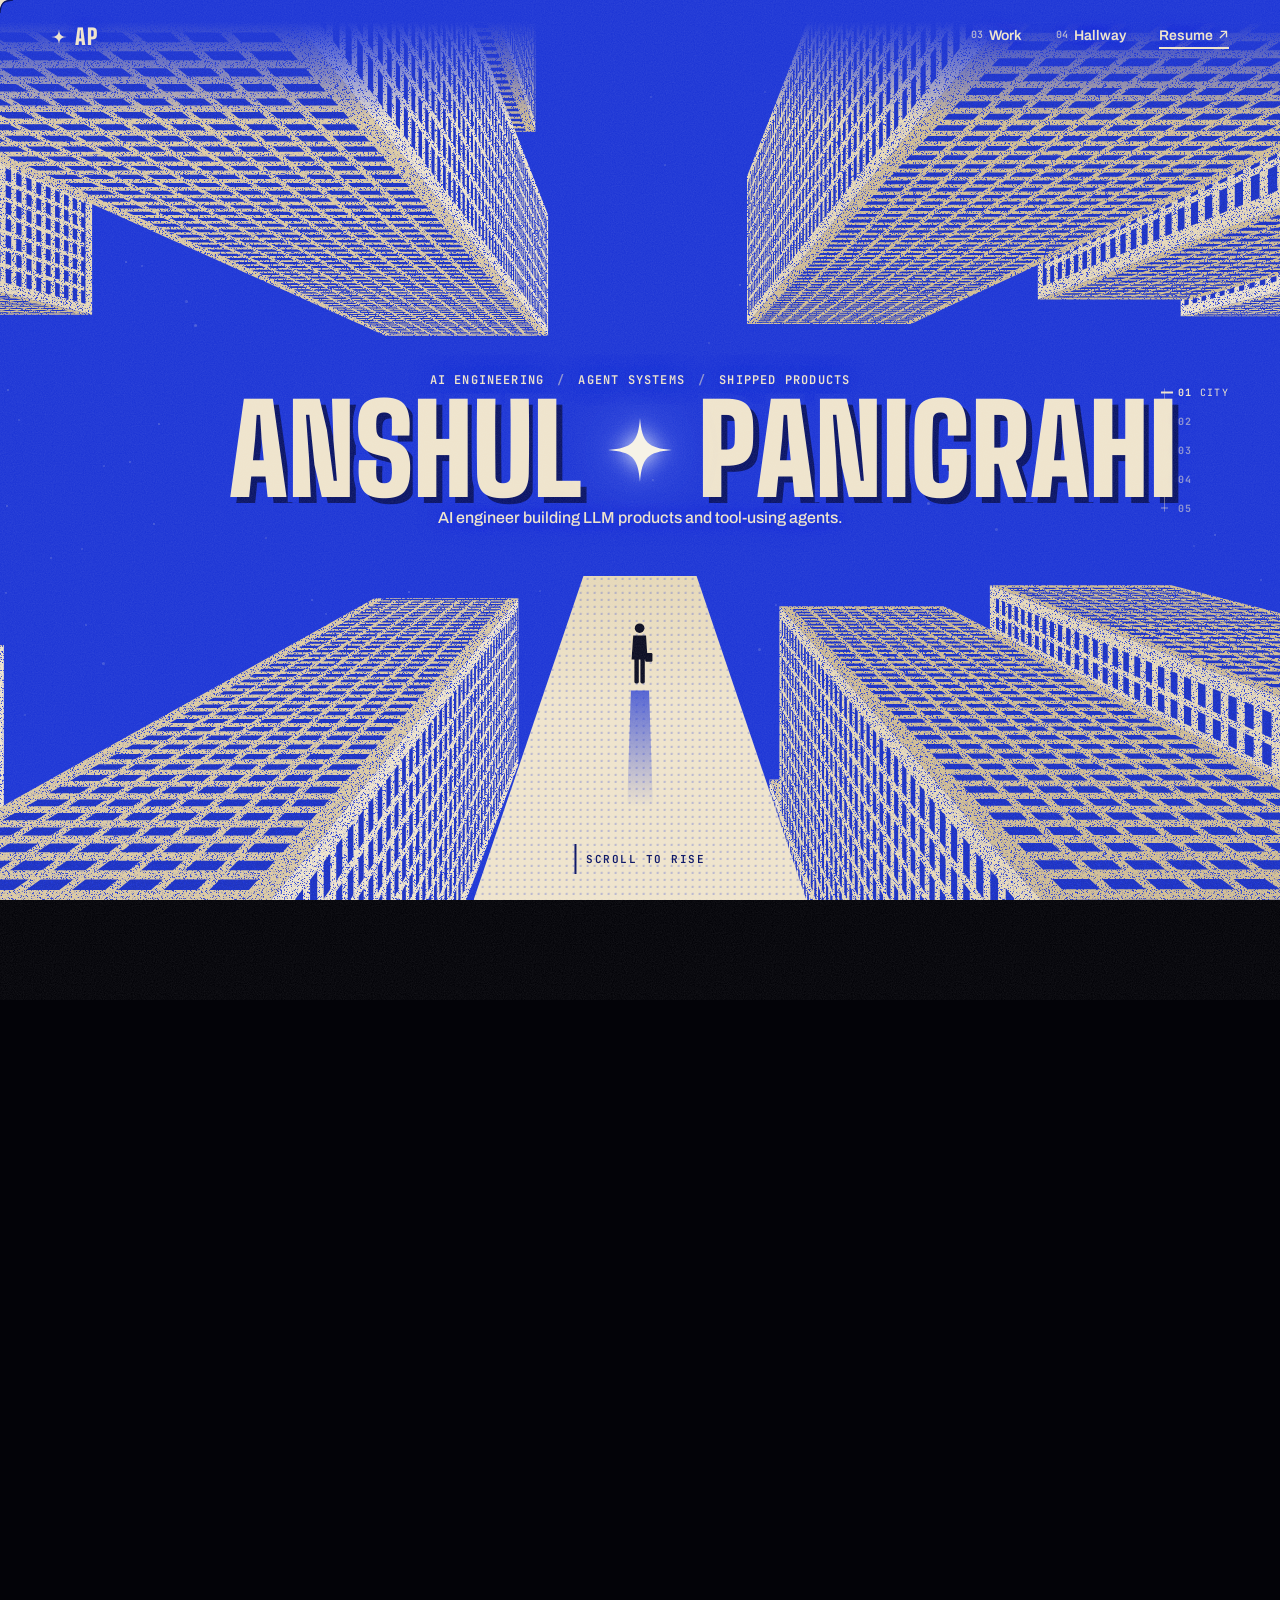
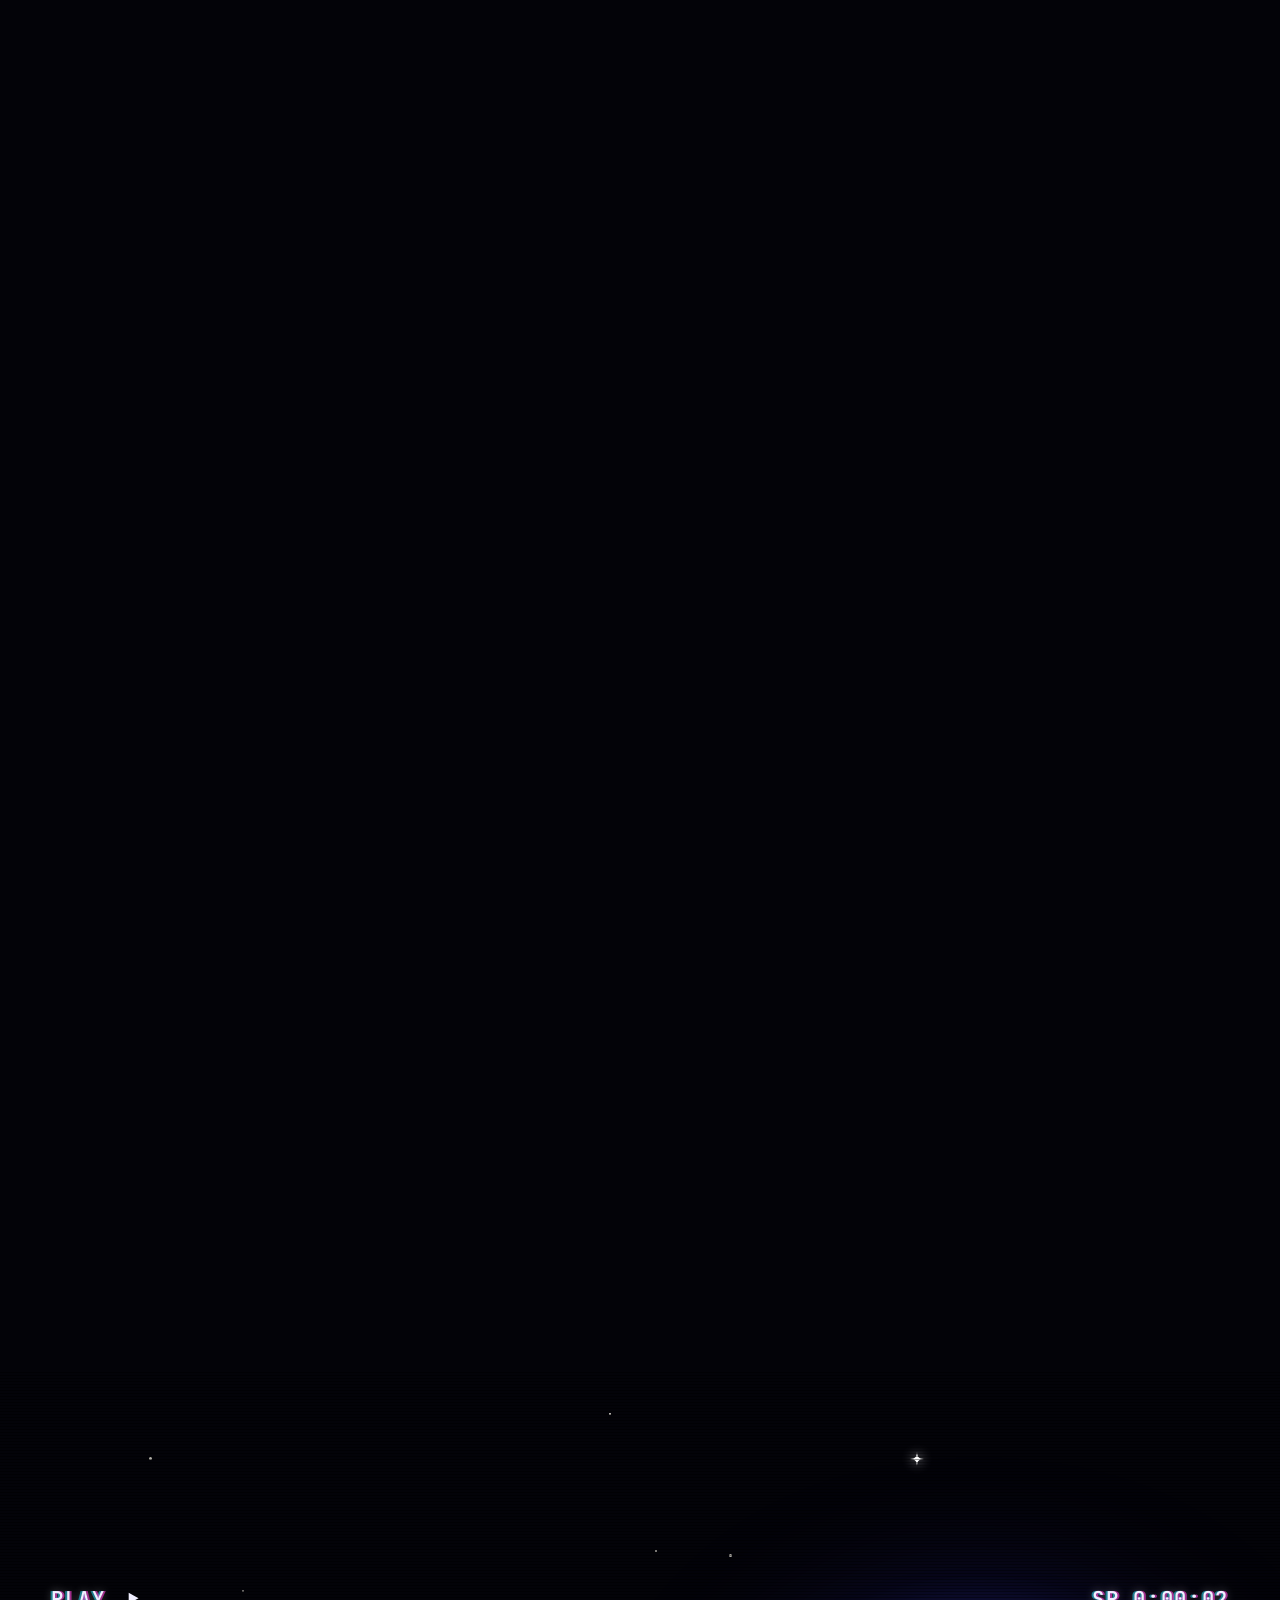
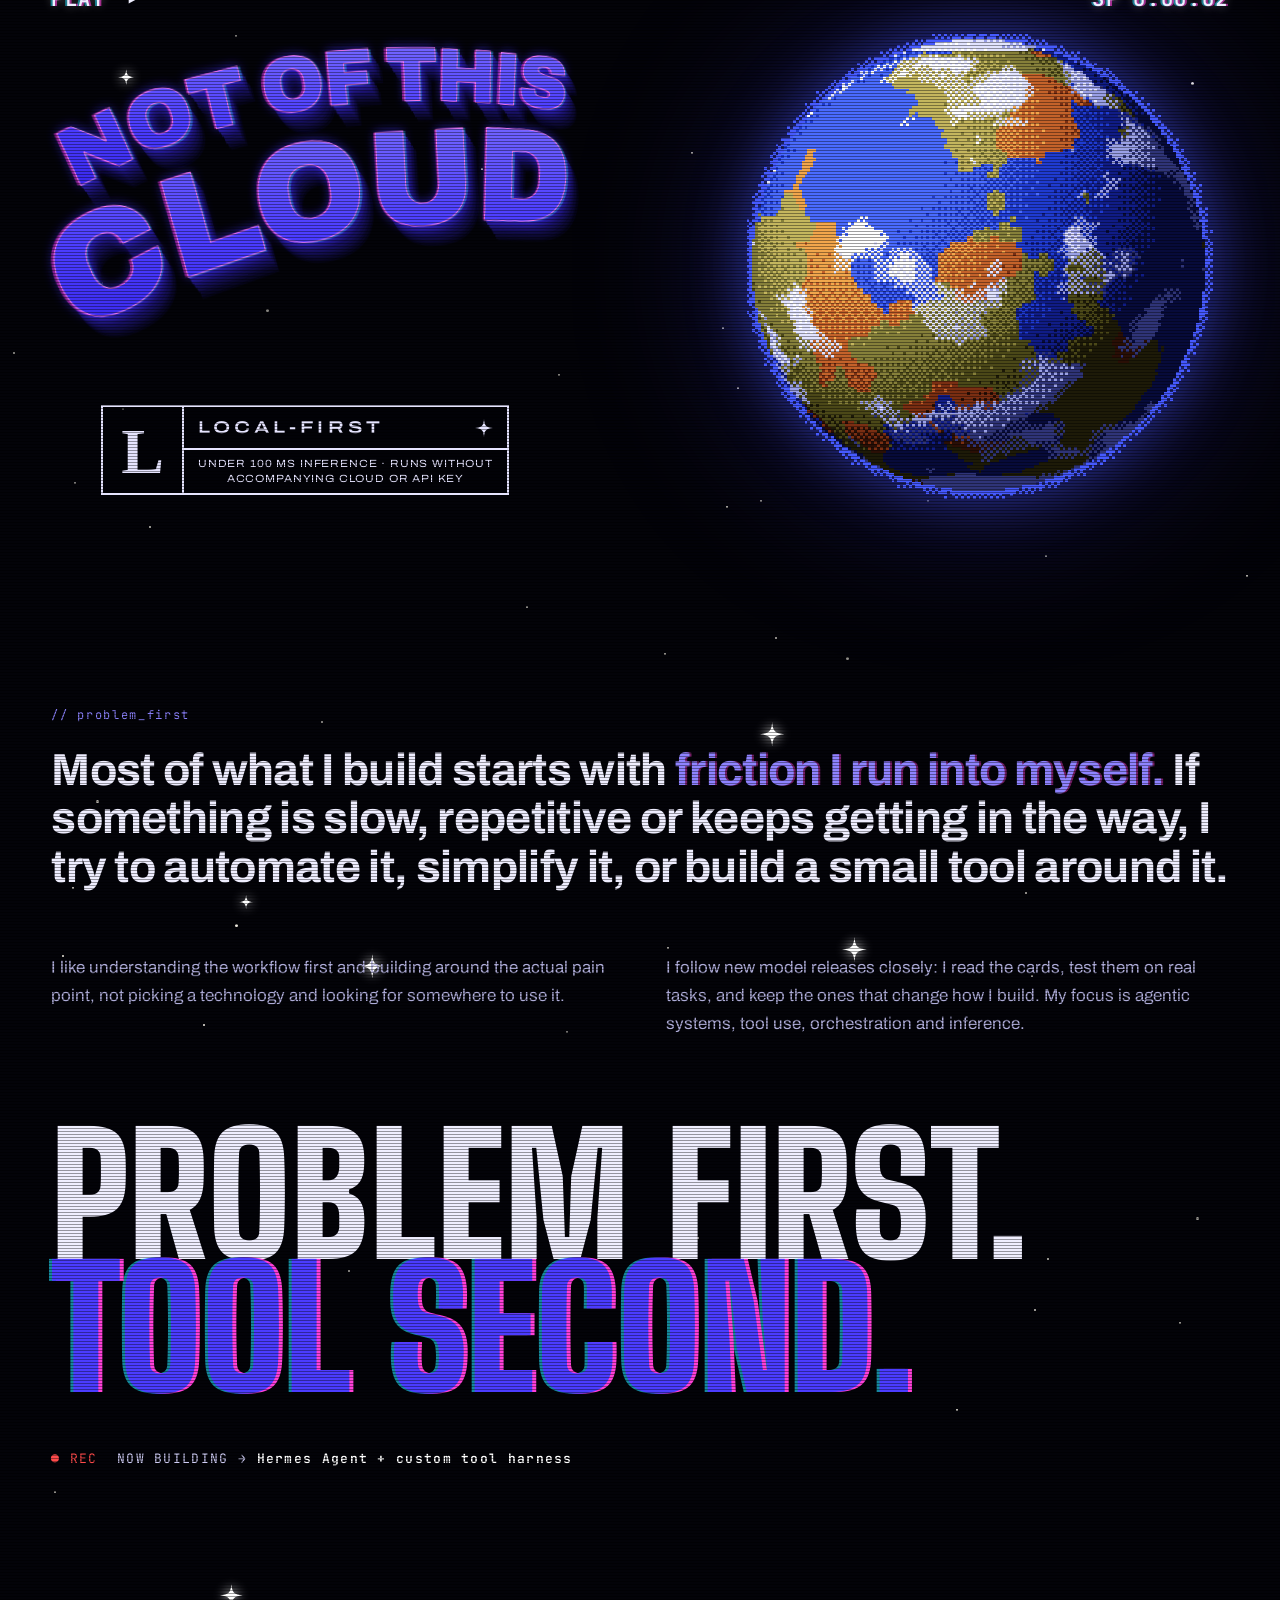
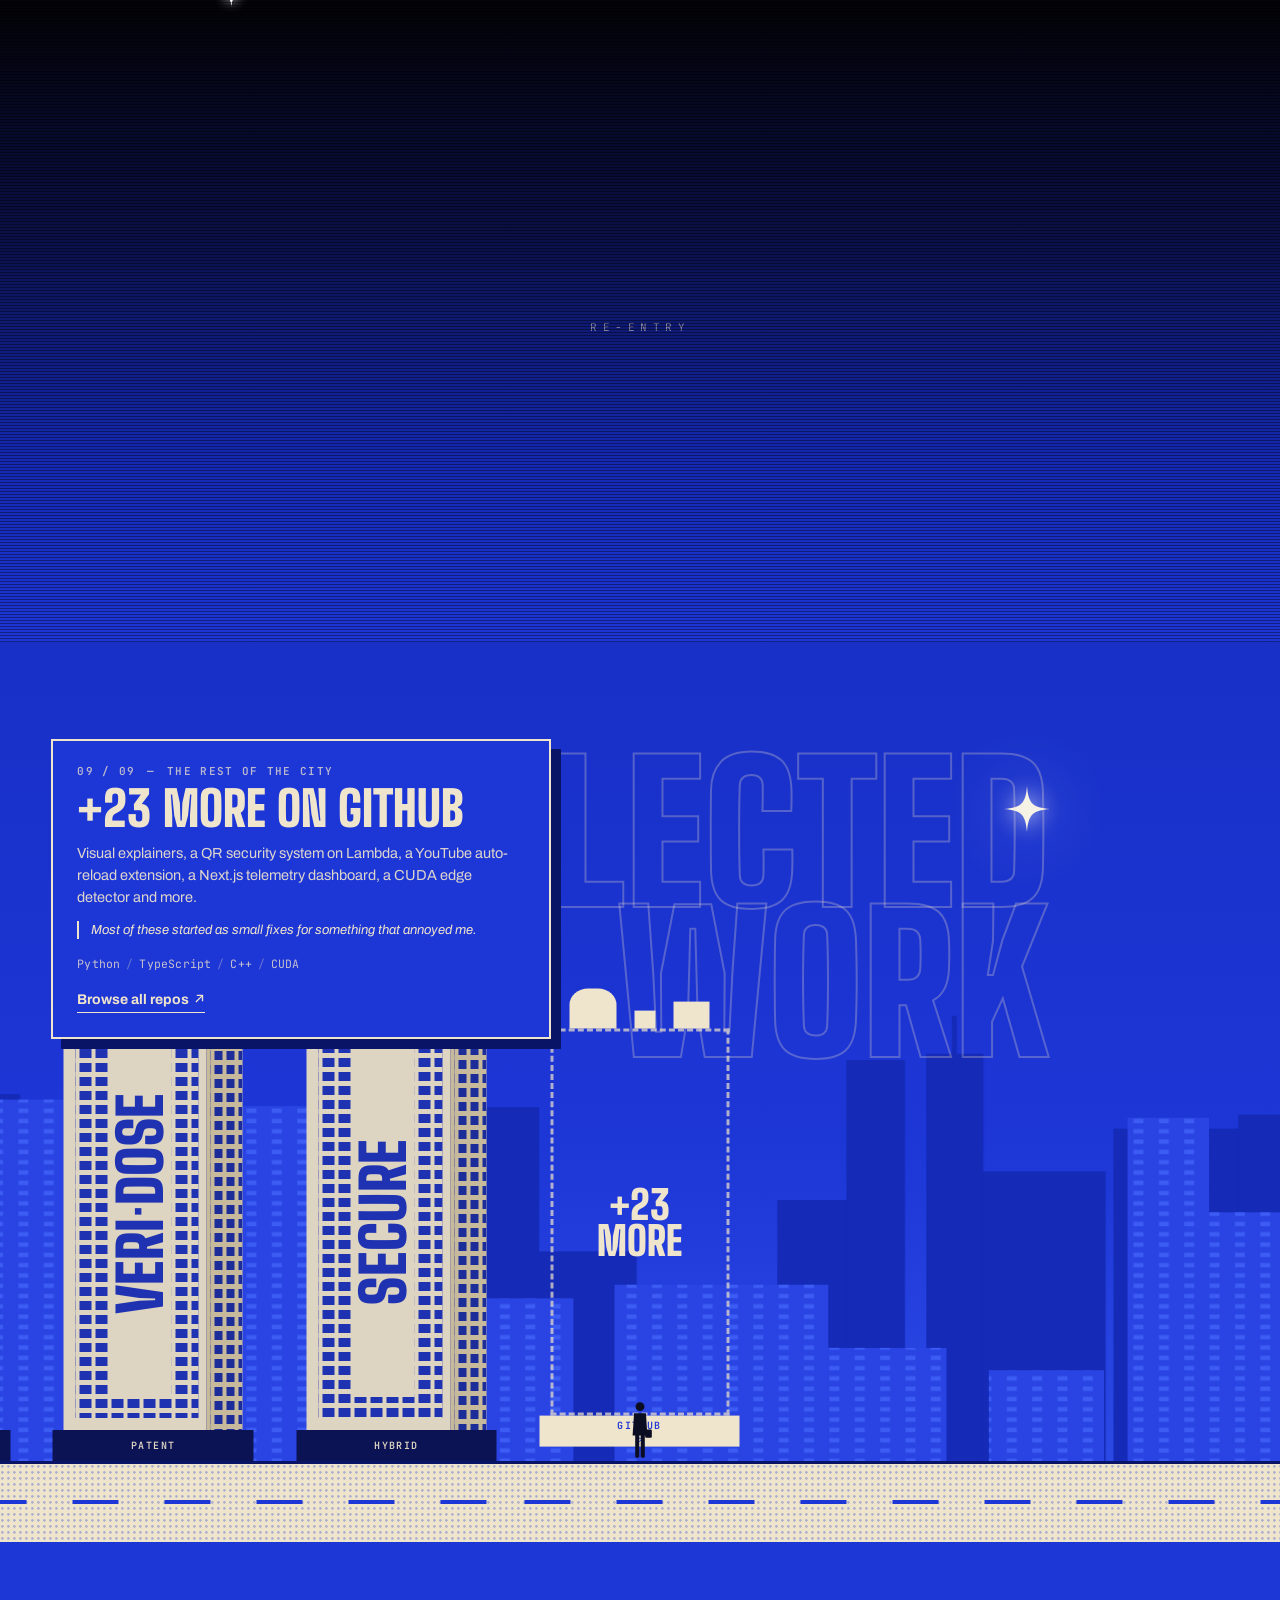
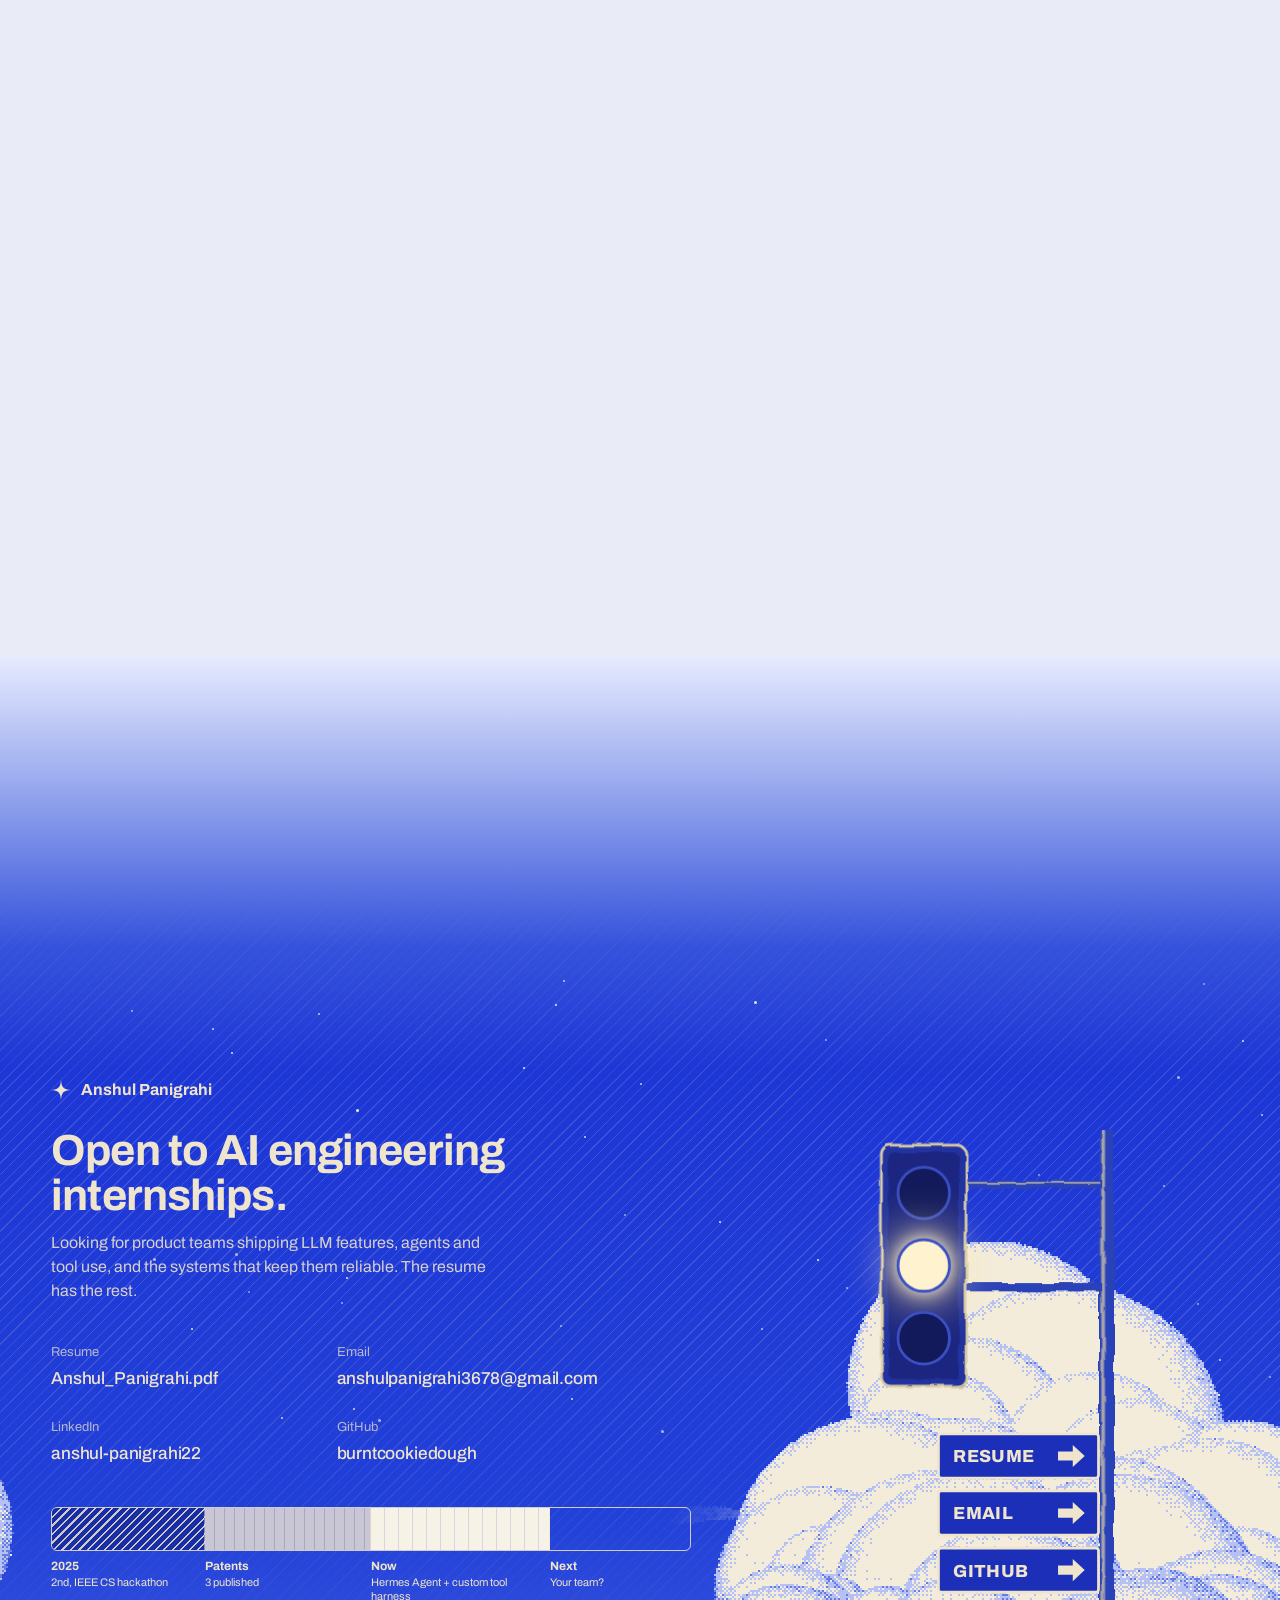
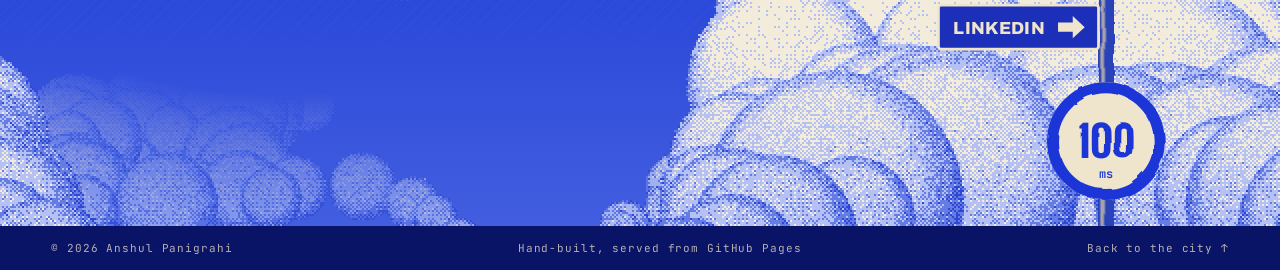
==== commit f362883a: "Point agents at the portfolio MCP server Co-Authored-By: Claude Opus 5.5 <noreply@anthropic.com>" ====
--- a/index.html
+++ b/index.html
@@ -34,7 +34,7 @@
   <link rel="preconnect" href="https://fonts.googleapis.com" />
   <link rel="preconnect" href="https://fonts.gstatic.com" crossorigin />
   <link href="https://fonts.googleapis.com/css2?family=Archivo:ital,wdth,wght@0,62..125,100..900;1,62..125,100..900&family=Big+Shoulders+Display:wght@600;800;900&family=JetBrains+Mono:wght@400;600&display=swap" rel="stylesheet" />
-  <link rel="stylesheet" href="style.css?v=12" />
+  <link rel="stylesheet" href="style.css?v=13" />
   <noscript><style>.loader { display: none; } html.loading { overflow: auto; }</style></noscript>
   <script>
     // never trap anyone behind the loader if a script fails
@@ -377,7 +377,7 @@
   </article>
   <!-- /agent:body -->
 
-  <script src="projects.js?v=12"></script>
-  <script src="main.js?v=12"></script>
+  <script src="projects.js?v=13"></script>
+  <script src="main.js?v=13"></script>
 </body>
 </html>
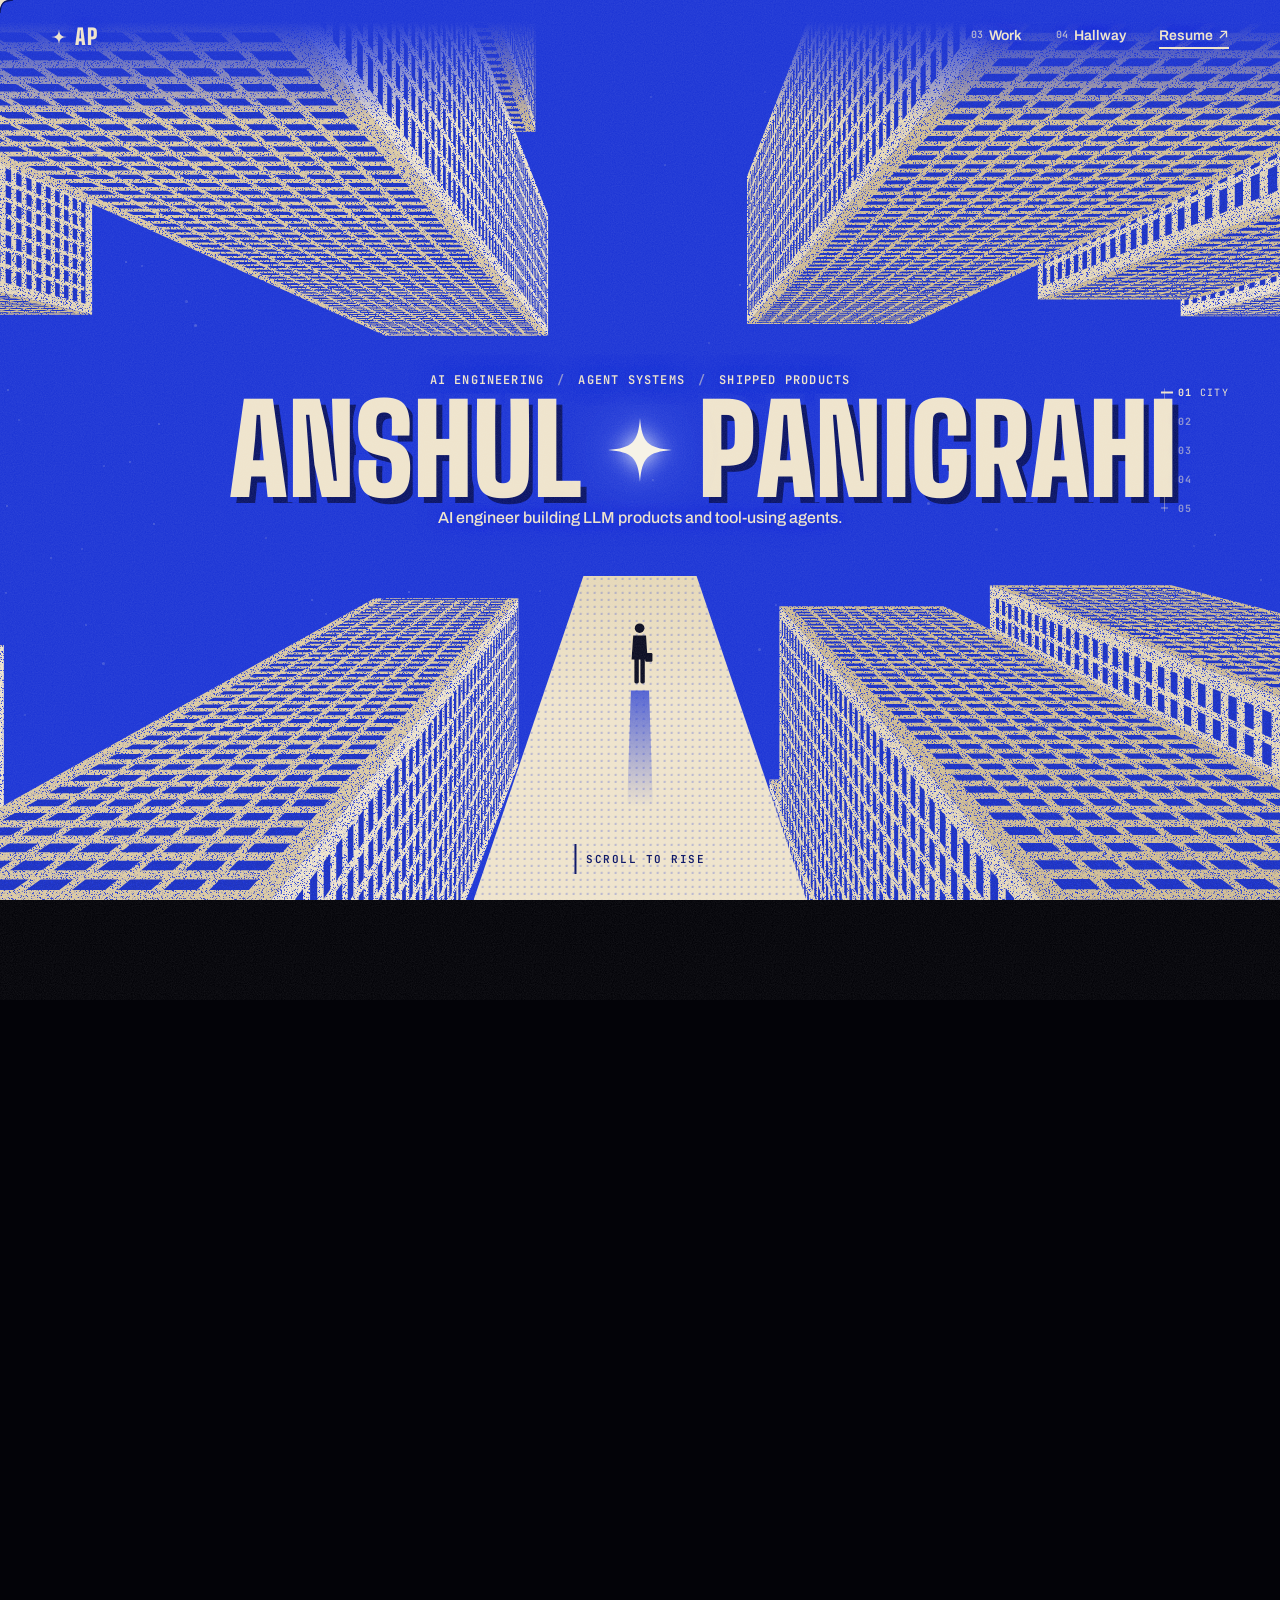
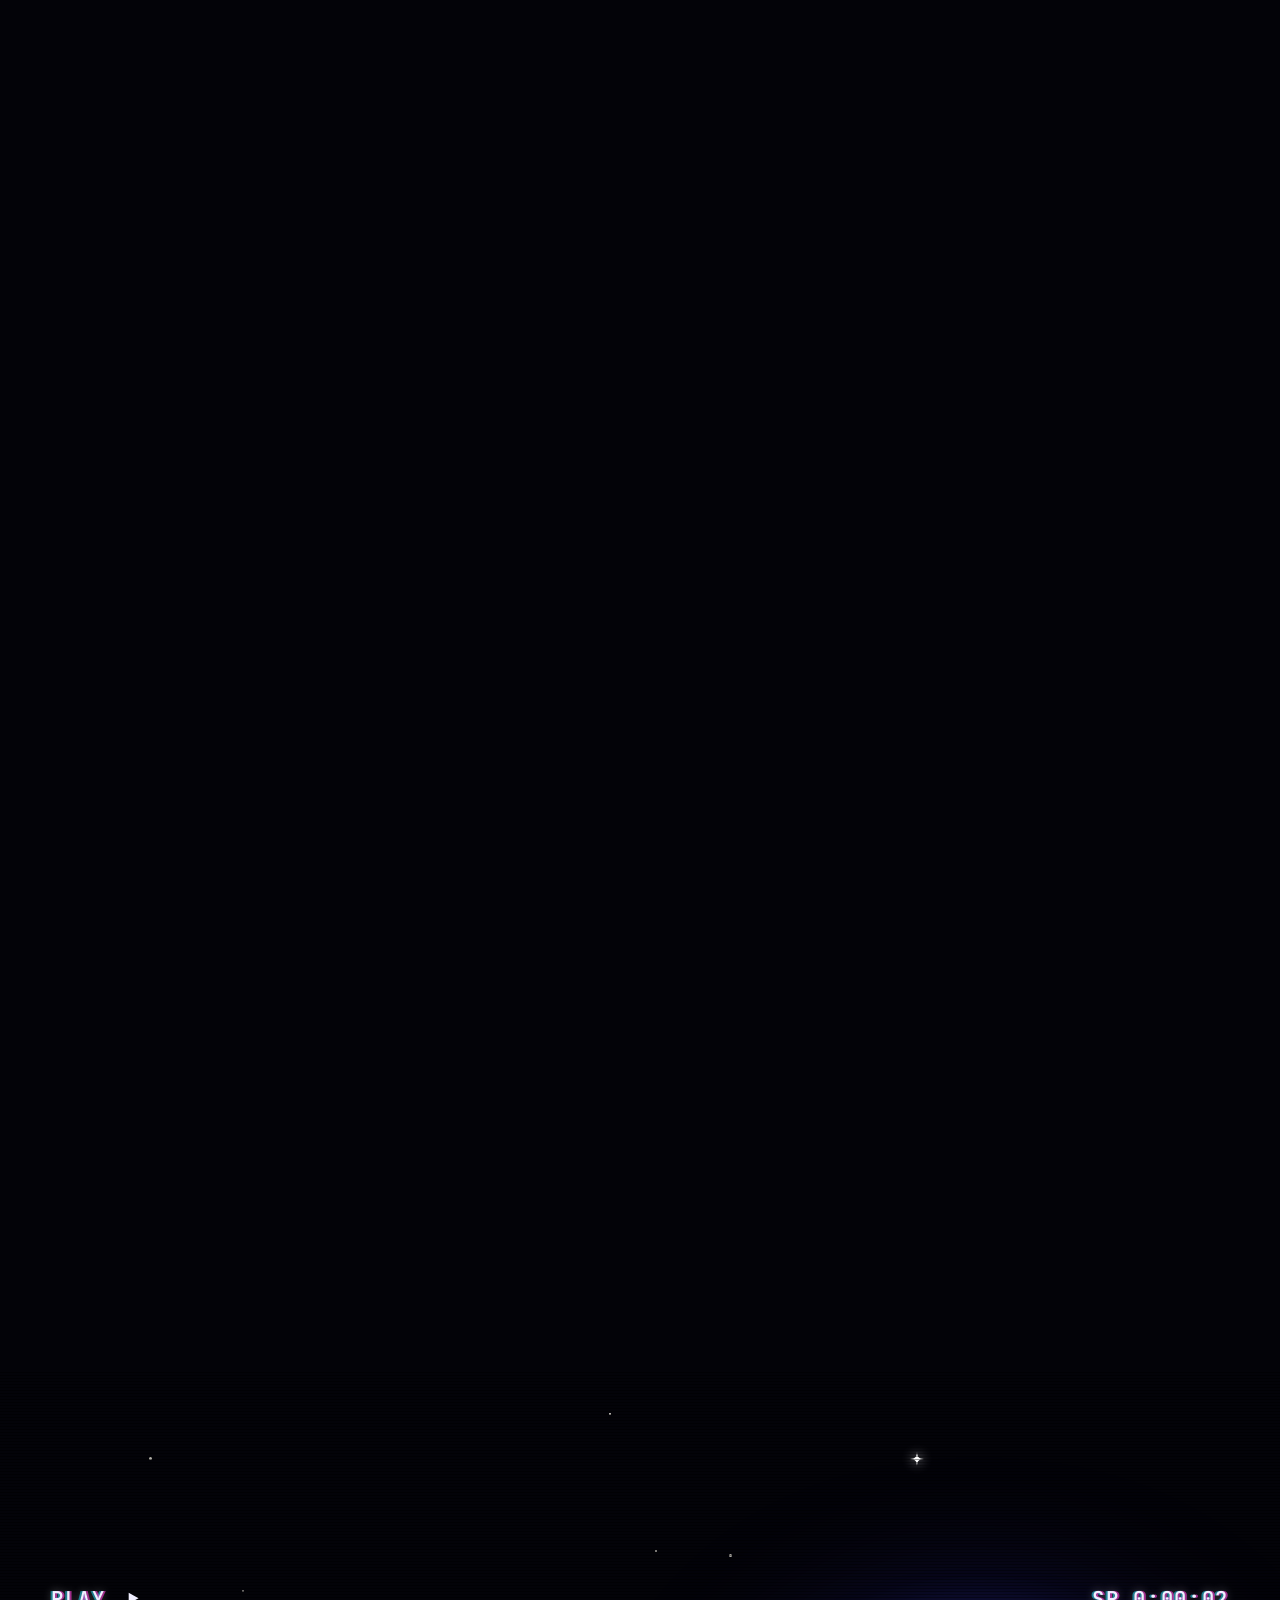
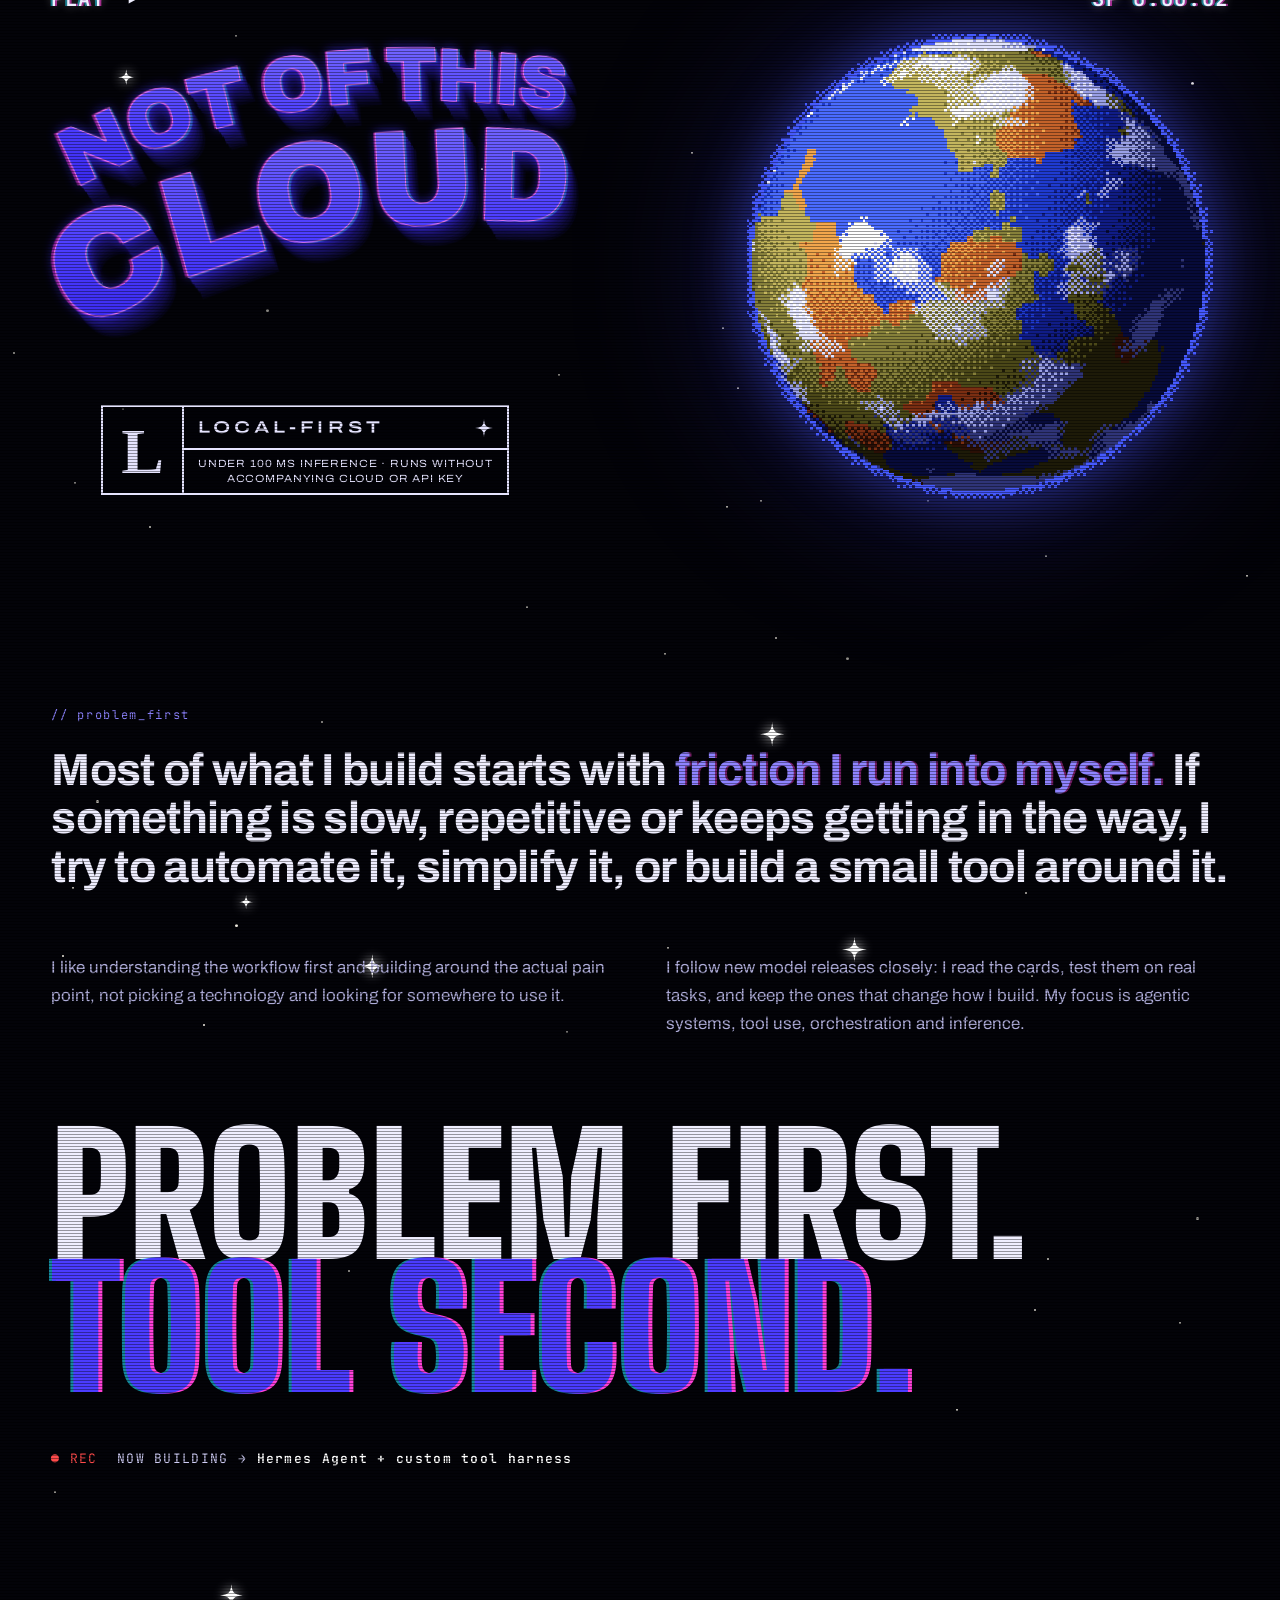
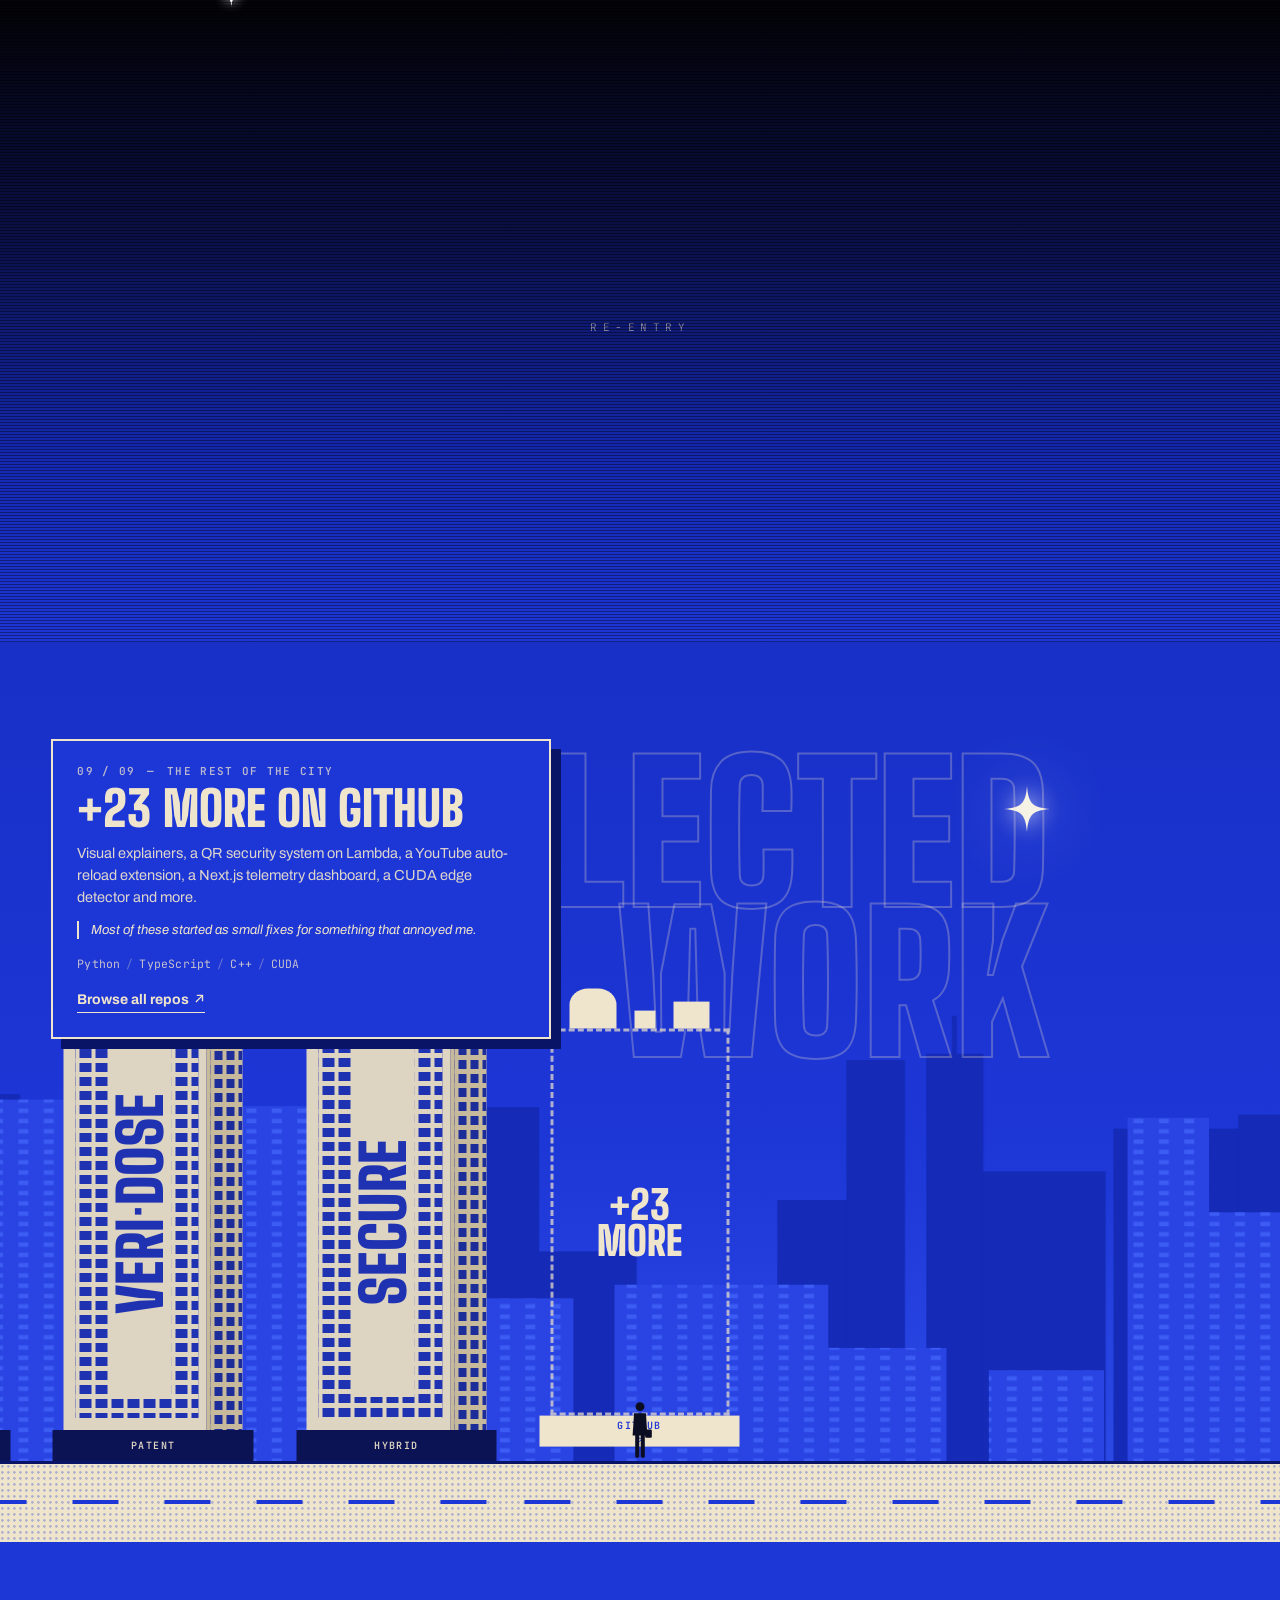
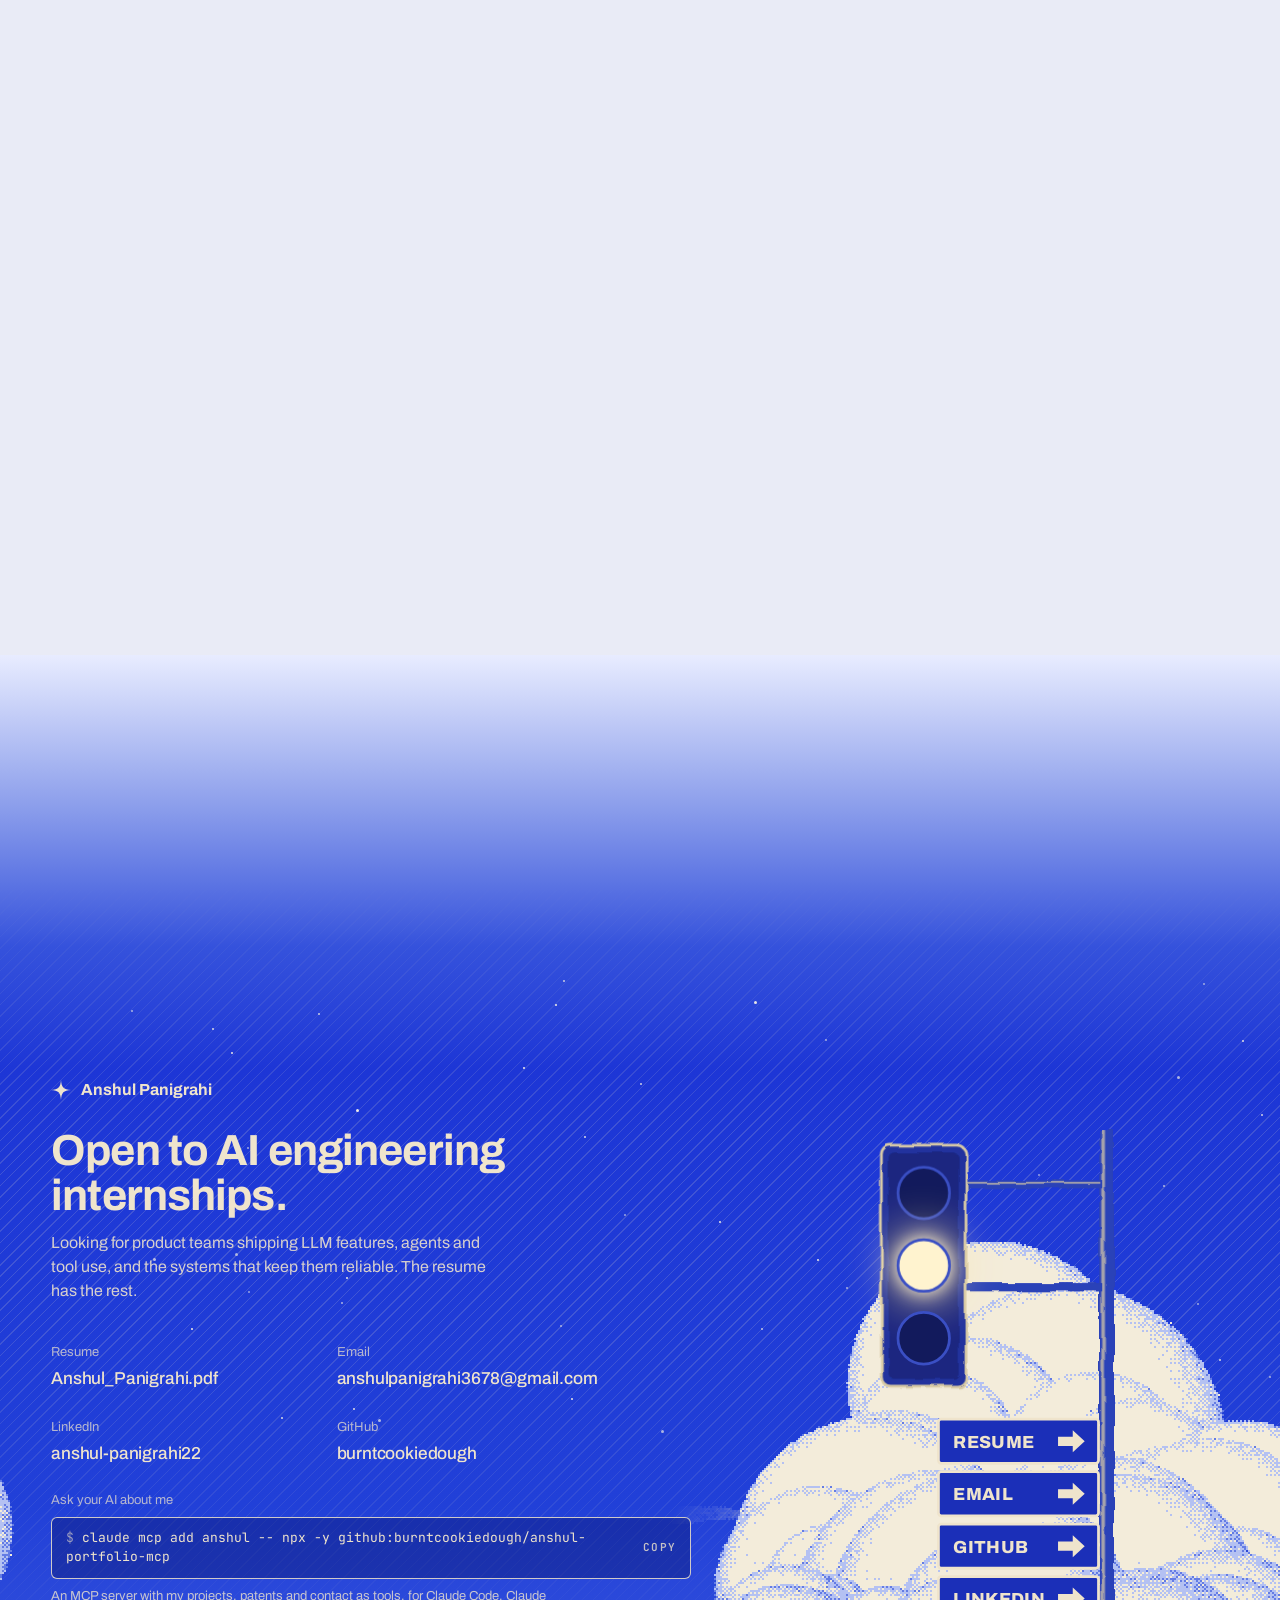
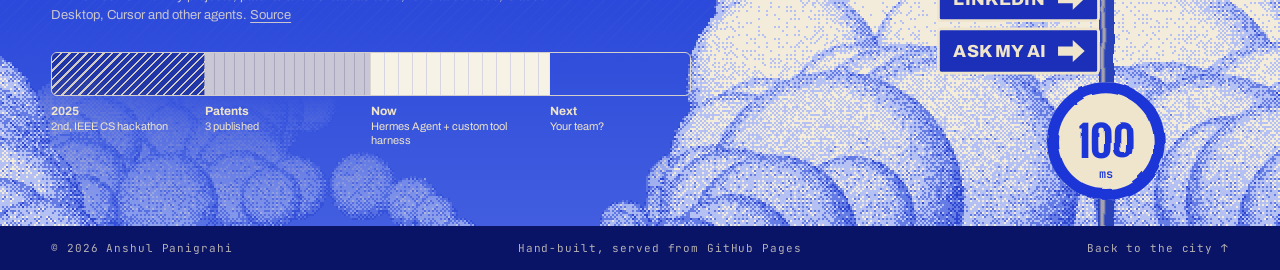
==== commit cc8817e9: "Ask my AI: the MCP server in the footer, as a copyable command and a road sign Co-Authored-By: Claud" ====
--- a/index.html
+++ b/index.html
@@ -34,7 +34,7 @@
   <link rel="preconnect" href="https://fonts.googleapis.com" />
   <link rel="preconnect" href="https://fonts.gstatic.com" crossorigin />
   <link href="https://fonts.googleapis.com/css2?family=Archivo:ital,wdth,wght@0,62..125,100..900;1,62..125,100..900&family=Big+Shoulders+Display:wght@600;800;900&family=JetBrains+Mono:wght@400;600&display=swap" rel="stylesheet" />
-  <link rel="stylesheet" href="style.css?v=13" />
+  <link rel="stylesheet" href="style.css?v=14" />
   <noscript><style>.loader { display: none; } html.loading { overflow: auto; }</style></noscript>
   <script>
     // never trap anyone behind the loader if a script fails
@@ -276,6 +276,14 @@
             <div><dt>LinkedIn</dt><dd><a data-linkedin target="_blank" rel="noopener" data-hover="CONNECT">anshul-panigrahi22</a></dd></div>
             <div><dt>GitHub</dt><dd><a data-github target="_blank" rel="noopener" data-hover="BROWSE">burntcookiedough</a></dd></div>
           </dl>
+          <div class="sky-mcp">
+            <p class="sky-mcp-k">Ask your AI about me</p>
+            <button type="button" class="sky-mcp-cmd" data-mcp-copy data-hover="COPY" aria-label="Copy the command that adds my MCP server">
+              <code><span aria-hidden="true">$ </span><span data-mcp-cmd>claude mcp add anshul -- npx -y github:burntcookiedough/anshul-portfolio-mcp</span></code>
+              <i data-mcp-state>Copy</i>
+            </button>
+            <p class="sky-mcp-note">An MCP server with my projects, patents and contact as tools, for Claude Code, Claude Desktop, Cursor and other agents. <a href="https://github.com/burntcookiedough/anshul-portfolio-mcp" target="_blank" rel="noopener" data-hover="SOURCE">Source</a></p>
+          </div>
           <div class="sky-bar" data-skybar></div>
         </div>
 
@@ -377,7 +385,7 @@
   </article>
   <!-- /agent:body -->
 
-  <script src="projects.js?v=13"></script>
-  <script src="main.js?v=13"></script>
+  <script src="projects.js?v=14"></script>
+  <script src="main.js?v=14"></script>
 </body>
 </html>
--- a/style.css
+++ b/style.css
@@ -457,7 +457,29 @@
 .sky-grid dd { margin: 4px 0 0; font-family: var(--f-wide); font-weight: 500; font-size: clamp(16px, 1.35vw, 20px); letter-spacing: -.01em; overflow-wrap: anywhere; }
 .sky-grid a { background: linear-gradient(currentColor, currentColor) 0 100% / 0 1.5px no-repeat; transition: background-size .45s var(--ease); padding-bottom: 2px; }
 .sky-grid a:hover { background-size: 100% 1.5px; }
-.sky-bar { margin-top: 40px; }
+.sky-mcp { margin-top: 24px; }
+.sky-mcp-k { font-size: 13px; opacity: .72; }
+.sky-mcp-cmd {
+  display: flex; align-items: center; gap: 14px; width: 100%; margin-top: 6px; padding: 11px 14px;
+  border: 1.5px solid rgba(239, 228, 204, .85); border-radius: 6px; background: rgba(10, 20, 102, .38);
+  color: var(--cream); font: inherit; text-align: left; cursor: pointer; transition: background .3s, color .3s;
+}
+.sky-mcp-cmd code { flex: 1; min-width: 0; font-family: var(--f-mono); font-size: 13px; line-height: 1.45; overflow-wrap: anywhere; font-variant-ligatures: none; }
+.sky-mcp-cmd code span[aria-hidden] { opacity: .6; }
+.sky-mcp-cmd i { flex: none; font-style: normal; font-family: var(--f-mono); font-size: 11px; font-weight: 600; letter-spacing: .12em; text-transform: uppercase; opacity: .8; }
+.sky-mcp-cmd:hover, .sky-mcp-cmd:focus-visible { background: var(--cream); color: var(--cobalt); outline: none; }
+.sky-mcp-note { margin-top: 8px; font-size: 13px; line-height: 1.5; opacity: .8; max-width: 520px; }
+.sky-mcp-note a { text-decoration: underline; text-underline-offset: 3px; }
+.sky-bar { margin-top: 26px; }
+/* short desktop screens: the contact block, the AI line and the timeline all fit above the footer strip */
+@media (min-width: 901px) and (max-height: 860px) {
+  .sky-ui { top: max(9vh, 86px); }
+  .sky-head { font-size: clamp(30px, 2.9vw, 42px); }
+  .sky-grid { margin-top: 26px; gap: 16px 32px; }
+  .sky-mcp { margin-top: 18px; }
+  .sky-mcp-note { display: none; }
+  .sky-bar { margin-top: 20px; }
+}
 .sky-bar-track { display: flex; height: 44px; border: 1.5px solid rgba(239, 228, 204, .85); border-radius: 6px; overflow: hidden; }
 .seg { position: relative; height: 100%; border-right: 1.5px solid rgba(239, 228, 204, .5); transition: filter .3s; }
 .seg:last-child { border-right: 0; }
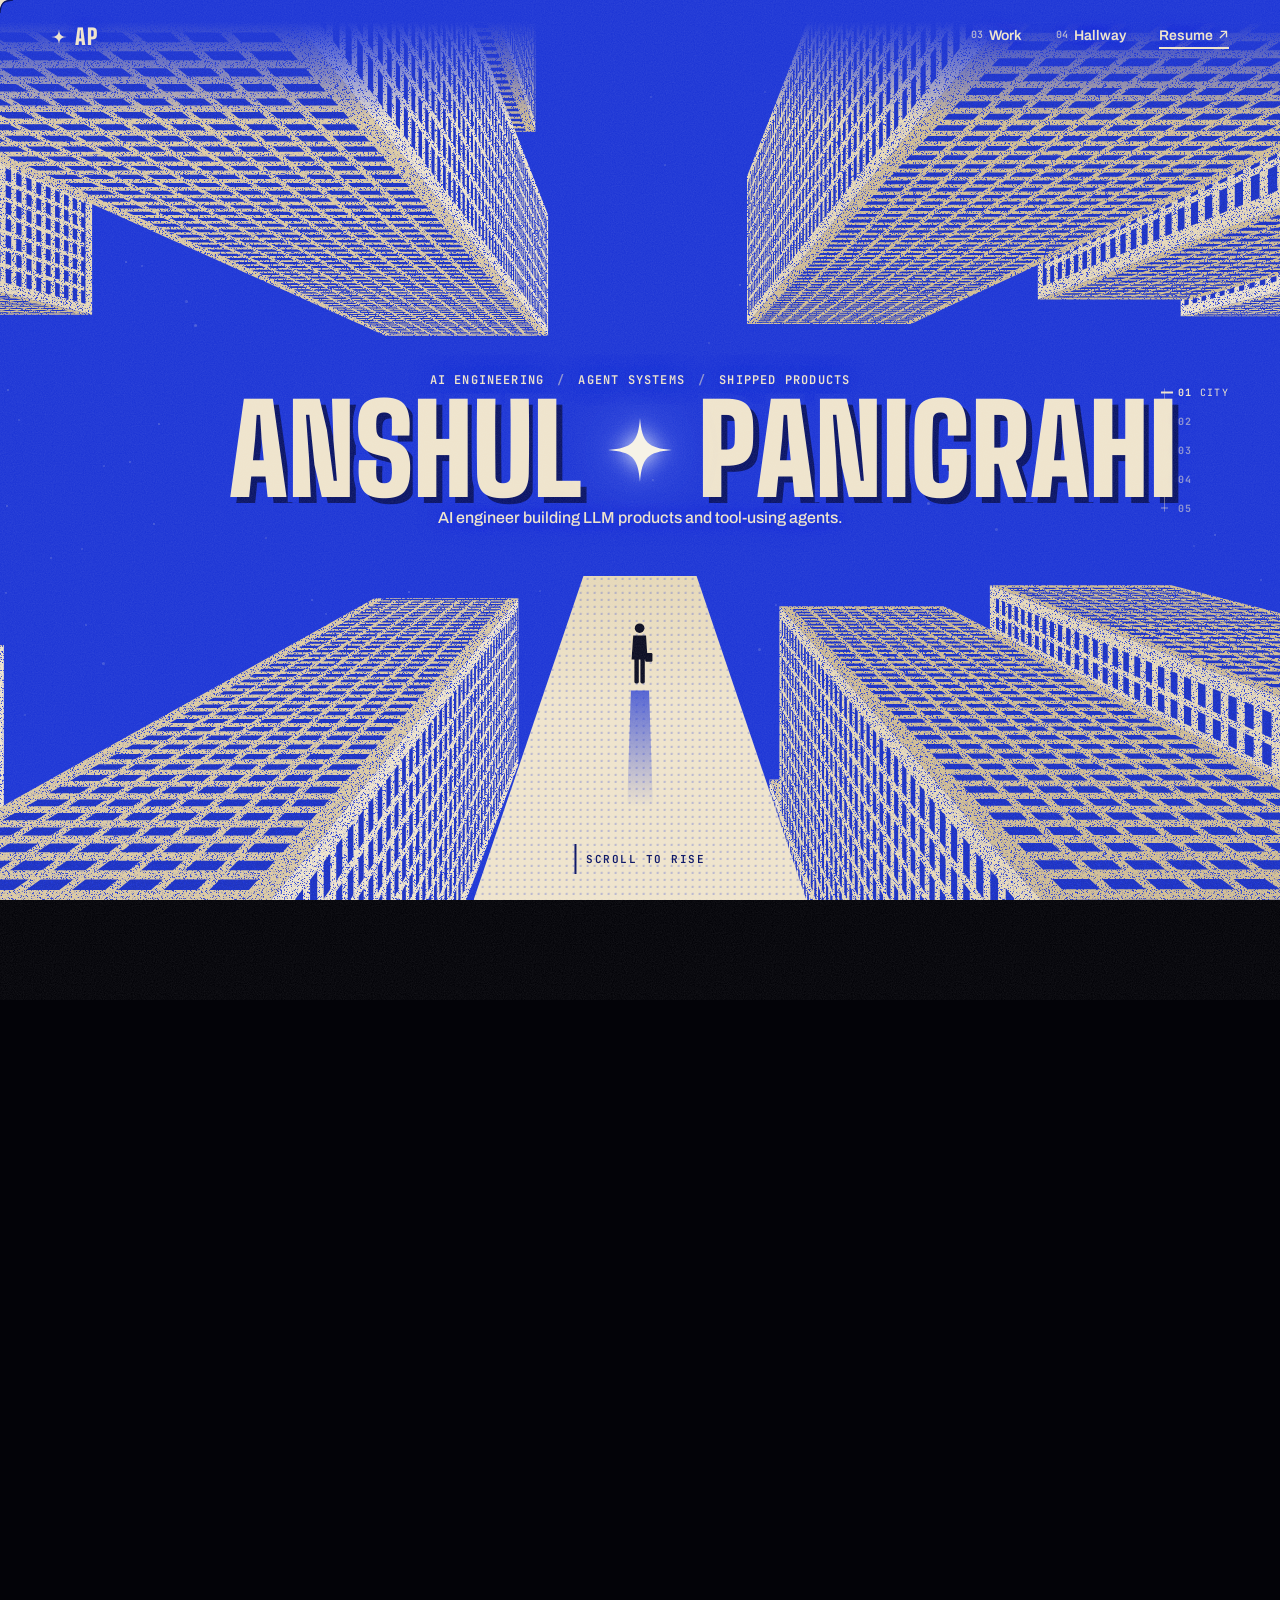
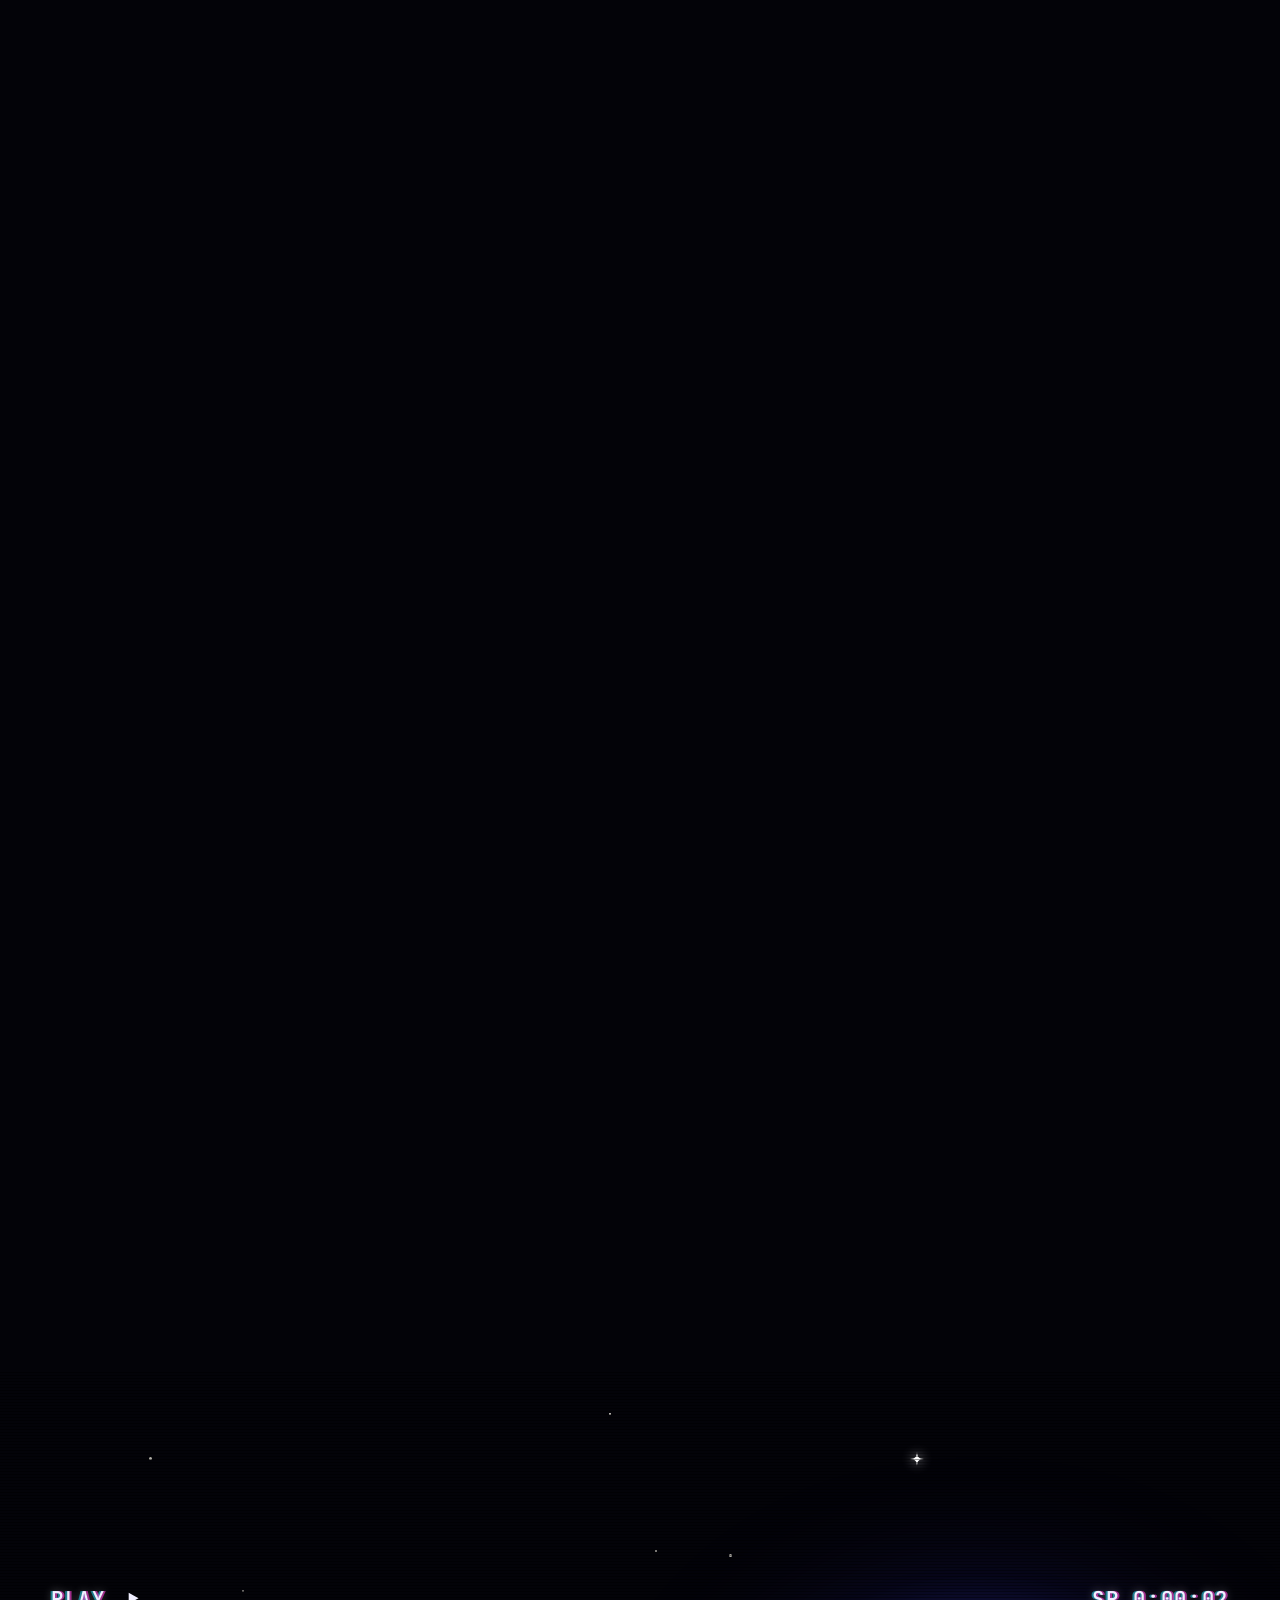
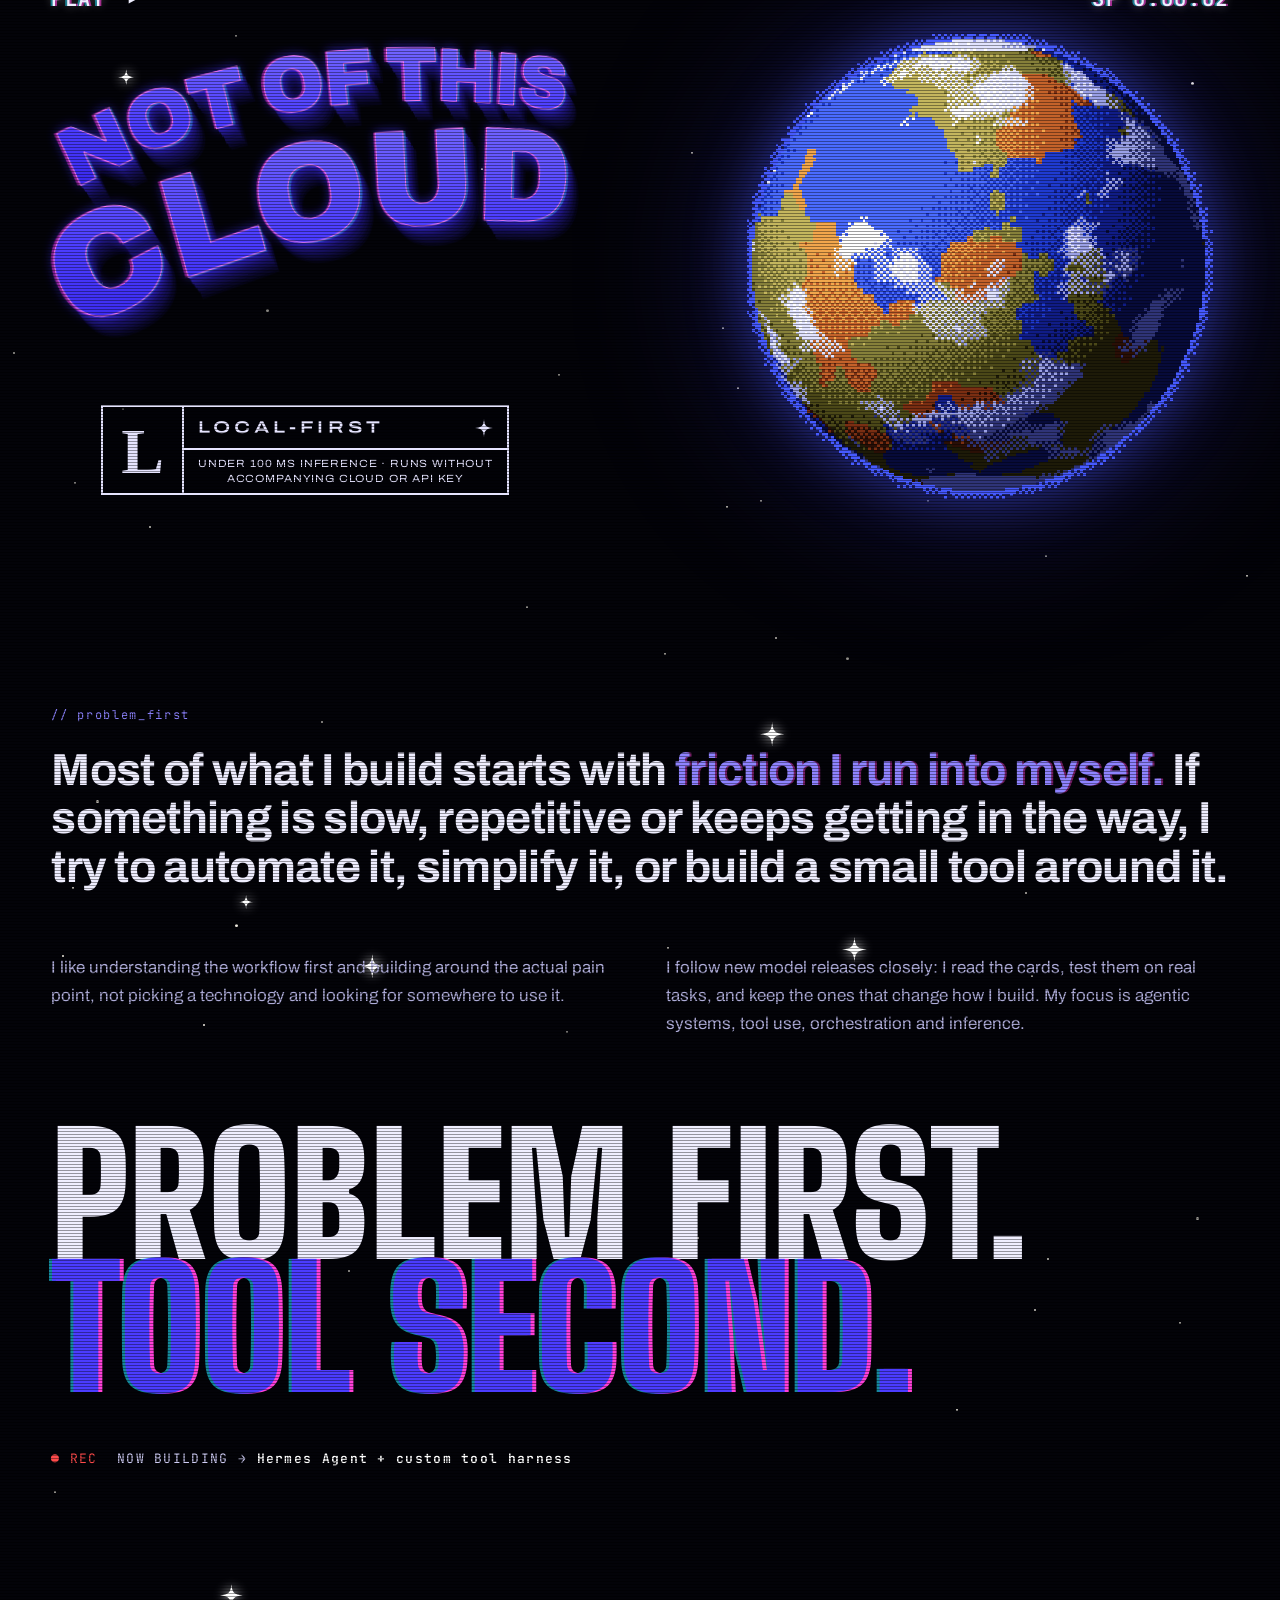
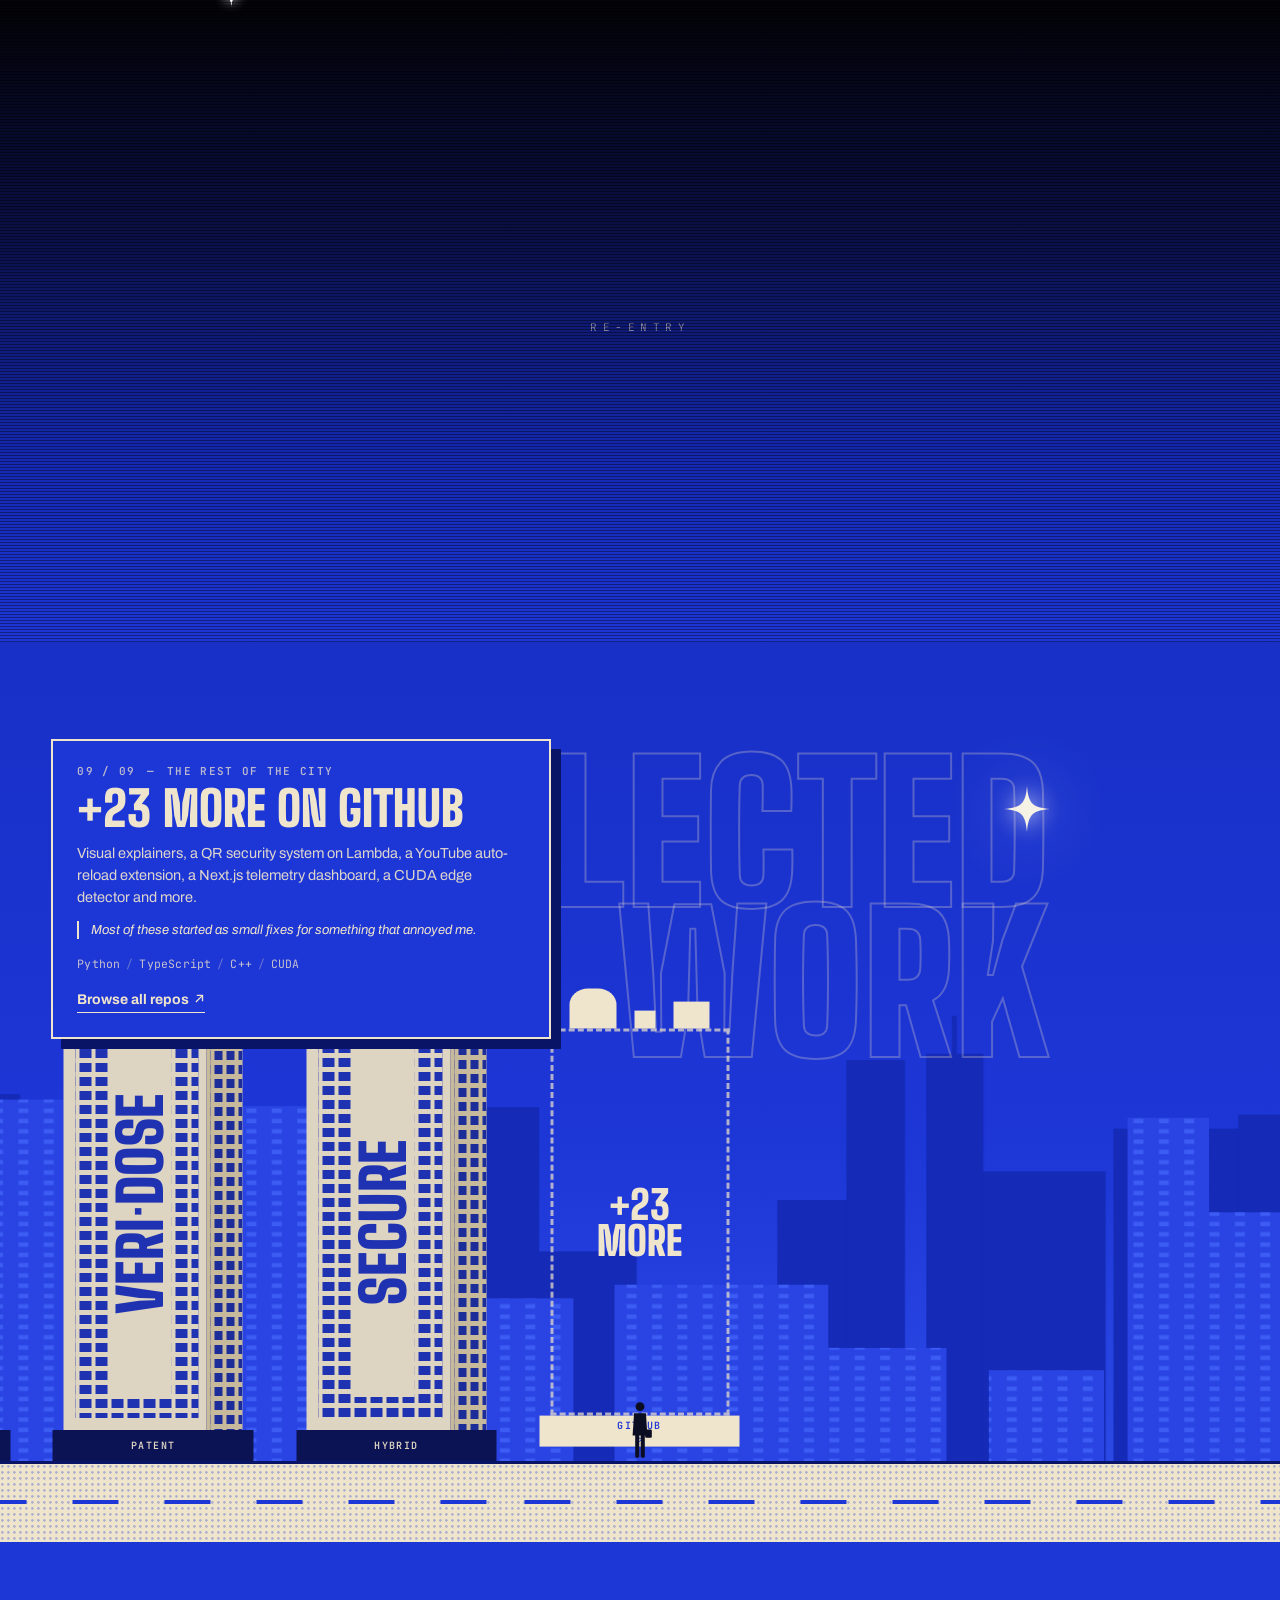
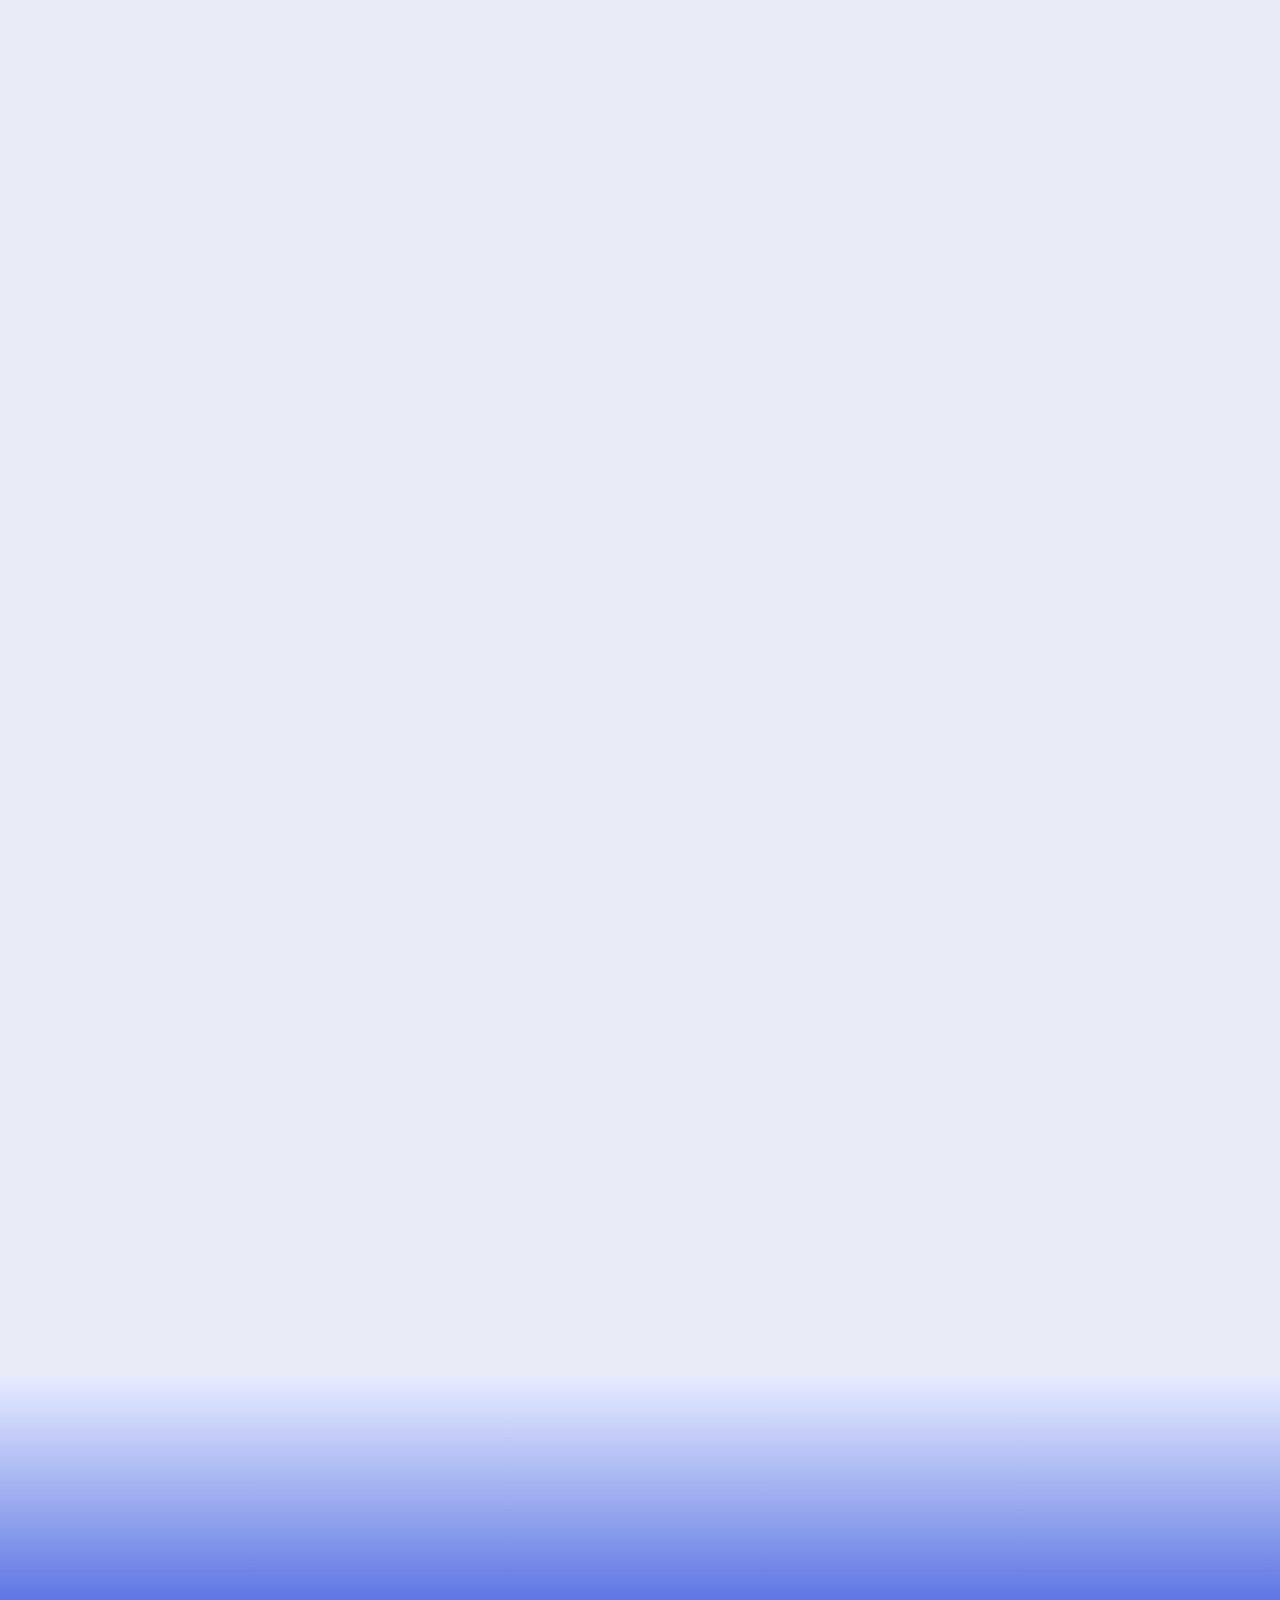
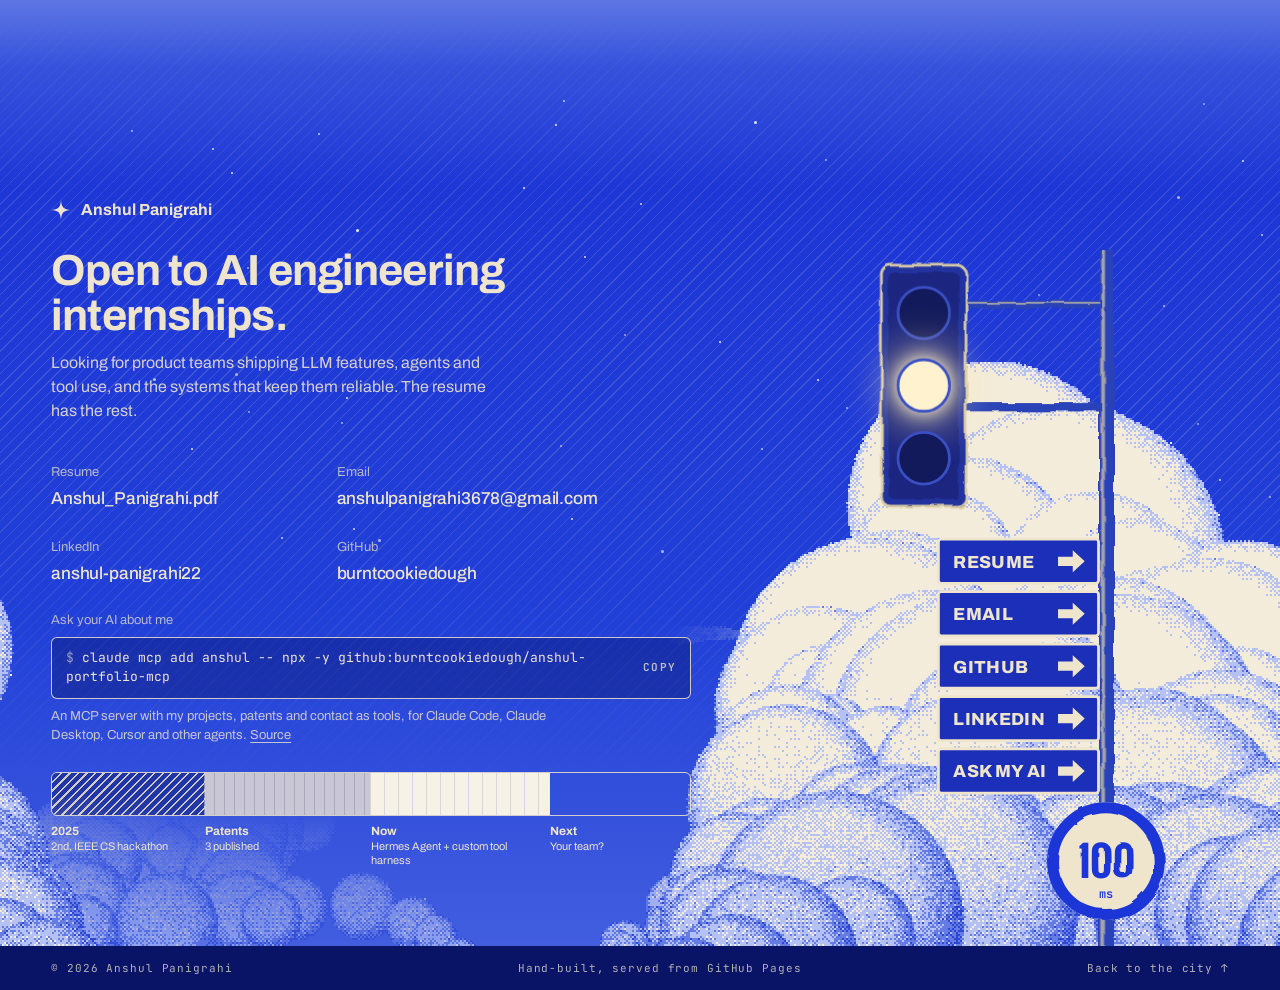
==== commit 6c31dd09: "Open source: the merged Repowise PR, as a hallway room and in the agent files Co-Authored-By: Claude" ====
--- a/index.html
+++ b/index.html
@@ -34,7 +34,7 @@
   <link rel="preconnect" href="https://fonts.googleapis.com" />
   <link rel="preconnect" href="https://fonts.gstatic.com" crossorigin />
   <link href="https://fonts.googleapis.com/css2?family=Archivo:ital,wdth,wght@0,62..125,100..900;1,62..125,100..900&family=Big+Shoulders+Display:wght@600;800;900&family=JetBrains+Mono:wght@400;600&display=swap" rel="stylesheet" />
-  <link rel="stylesheet" href="style.css?v=14" />
+  <link rel="stylesheet" href="style.css?v=15" />
   <noscript><style>.loader { display: none; } html.loading { overflow: auto; }</style></noscript>
   <script>
     // never trap anyone behind the loader if a script fails
@@ -333,6 +333,8 @@
     <h3>Experience</h3>
     <h4>AI/ML Intern, Brandworks Technologies Private Limited (May 2026 to Jul 2026)</h4>
     <ul><li>Engineered a nine-stage data-quality pipeline for 26,419 images across 8 fruit classes: label normalization, perceptual-hash leakage checks, annotation filtering and training-set balancing.</li><li>Trained YOLOv8s for 120 epochs; 80.4% precision and 66.2% mAP@50 on 4,728 holdout images; diagnosed domain-shift failures on a separate 155-image synthetic webcam stress set.</li></ul>
+    <h3>Open source</h3>
+    <ul><li><a href="https://github.com/repowise-dev/repowise/pull/5399">Merged: repowise-dev/repowise</a> (codebase intelligence for AI agents and humans over MCP, 8.1k stars): fix(update): read stored health data from a configured database. With the database configured through REPOWISE_DB_URL, four incremental loaders still checked for a repo-local .repowise/wiki.db that is absent by design, so every incremental update read no stored git metadata, callers or coverage. Gated them on the configured store instead; one regression test per loader fails on main and passes with the fix, and the 738 tests touching these loaders still pass. Fixes issue #2406.</li></ul>
     <h3>Projects</h3>
     <section>
       <h4>Eve — Windows Dictation</h4>
@@ -385,7 +387,7 @@
   </article>
   <!-- /agent:body -->
 
-  <script src="projects.js?v=14"></script>
-  <script src="main.js?v=14"></script>
+  <script src="projects.js?v=15"></script>
+  <script src="main.js?v=15"></script>
 </body>
 </html>
--- a/style.css
+++ b/style.css
@@ -389,7 +389,7 @@
 .hud-links span { font-weight: 500; opacity: .7; }
 
 /* ───────────────────────── 04 HALLWAY ───────────────────────── */
-.hallway { position: relative; height: 520vh; background: #e9ebf6; }
+.hallway { position: relative; height: 600vh; background: #e9ebf6; }
 .hall-stage { position: sticky; top: 0; height: calc(100 * var(--vh)); overflow: hidden; background: #e9ebf6; }
 .hall-canvas { position: absolute; inset: -40px; width: calc(100% + 80px); height: calc(100% + 80px); }
 .hall-haze {
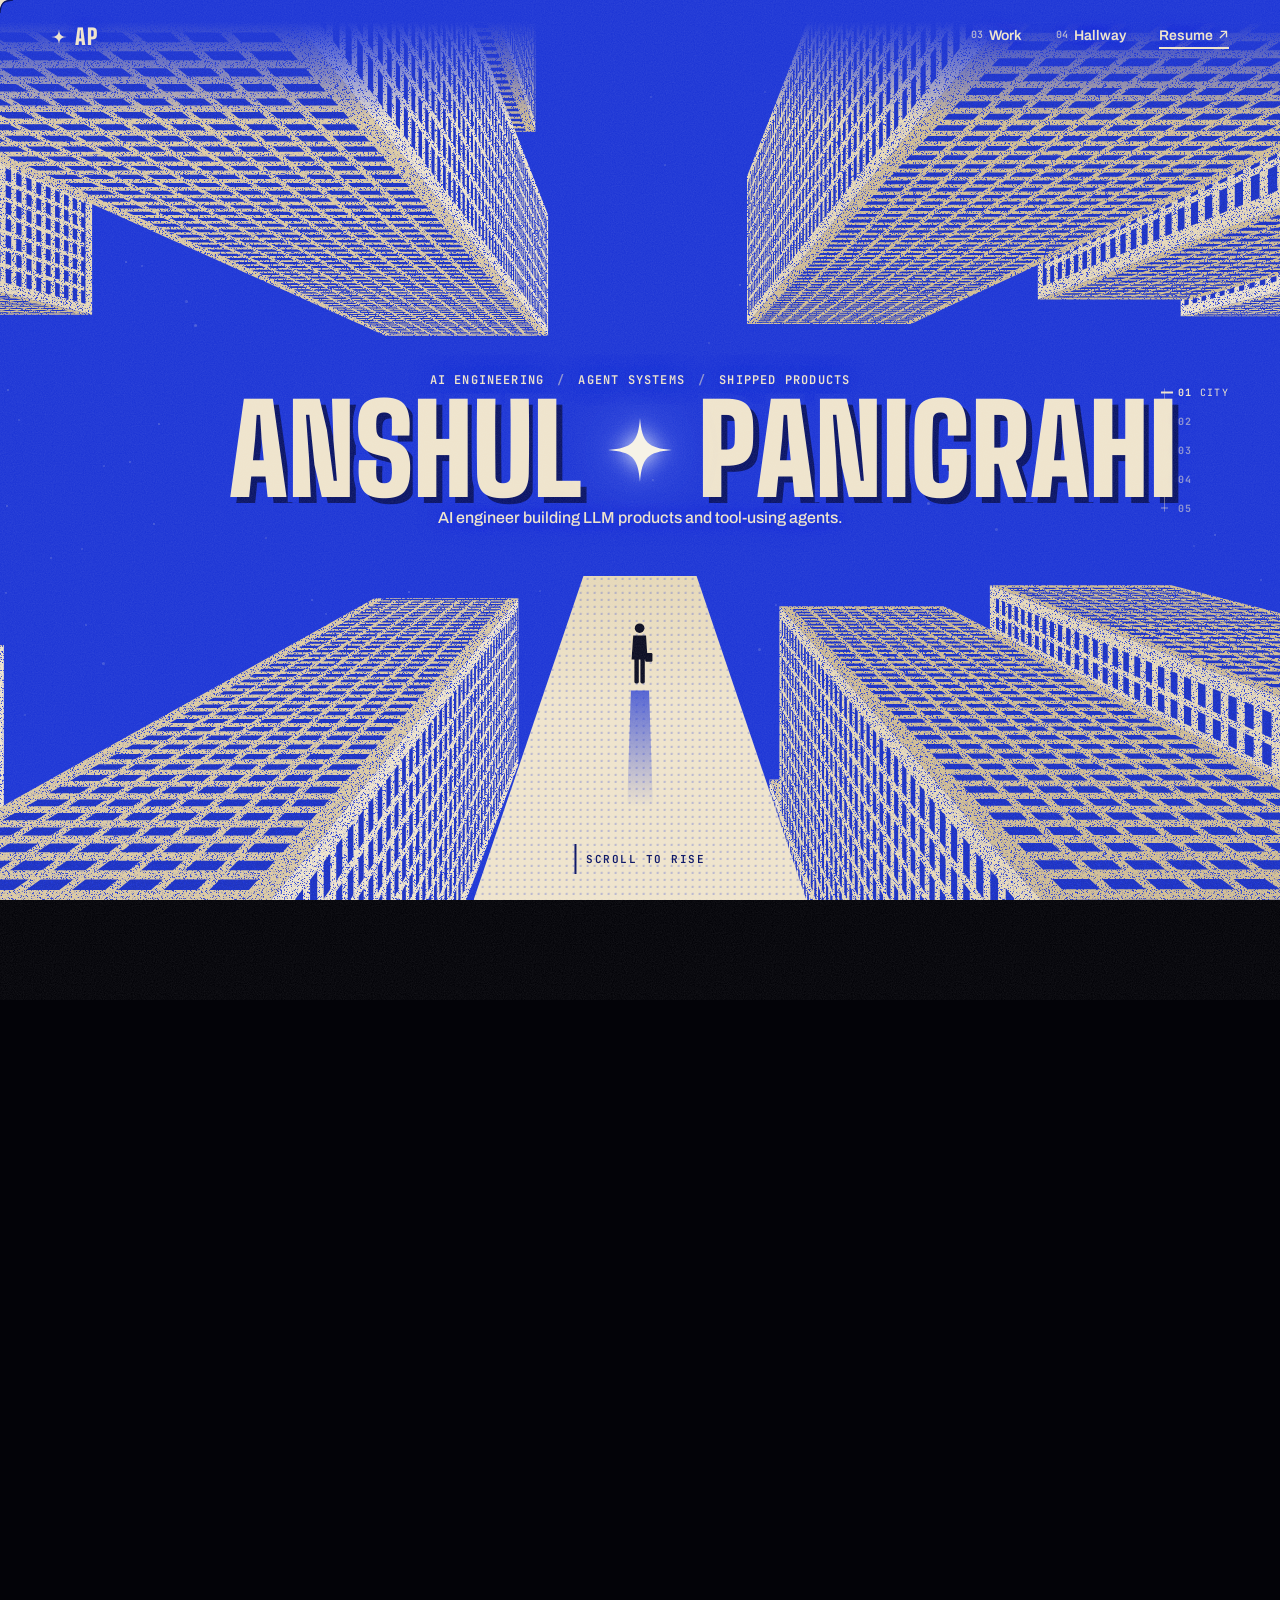
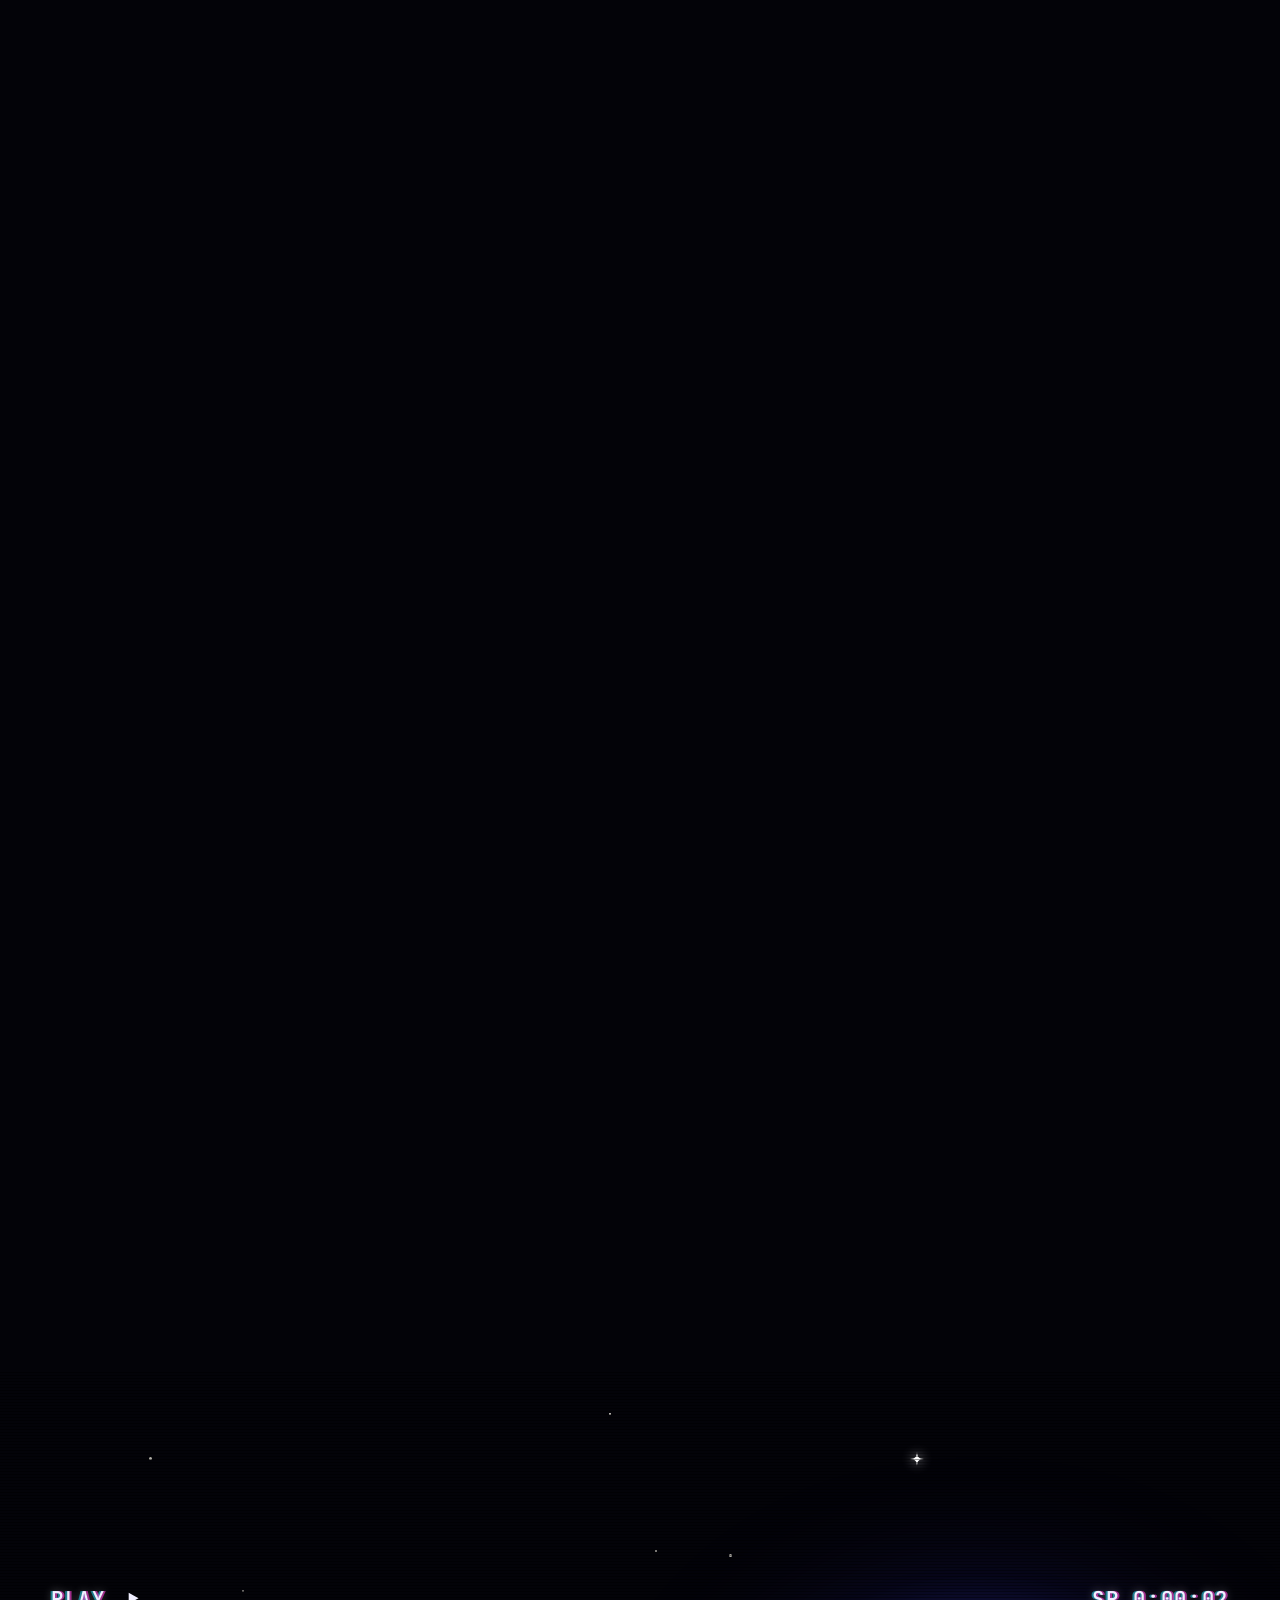
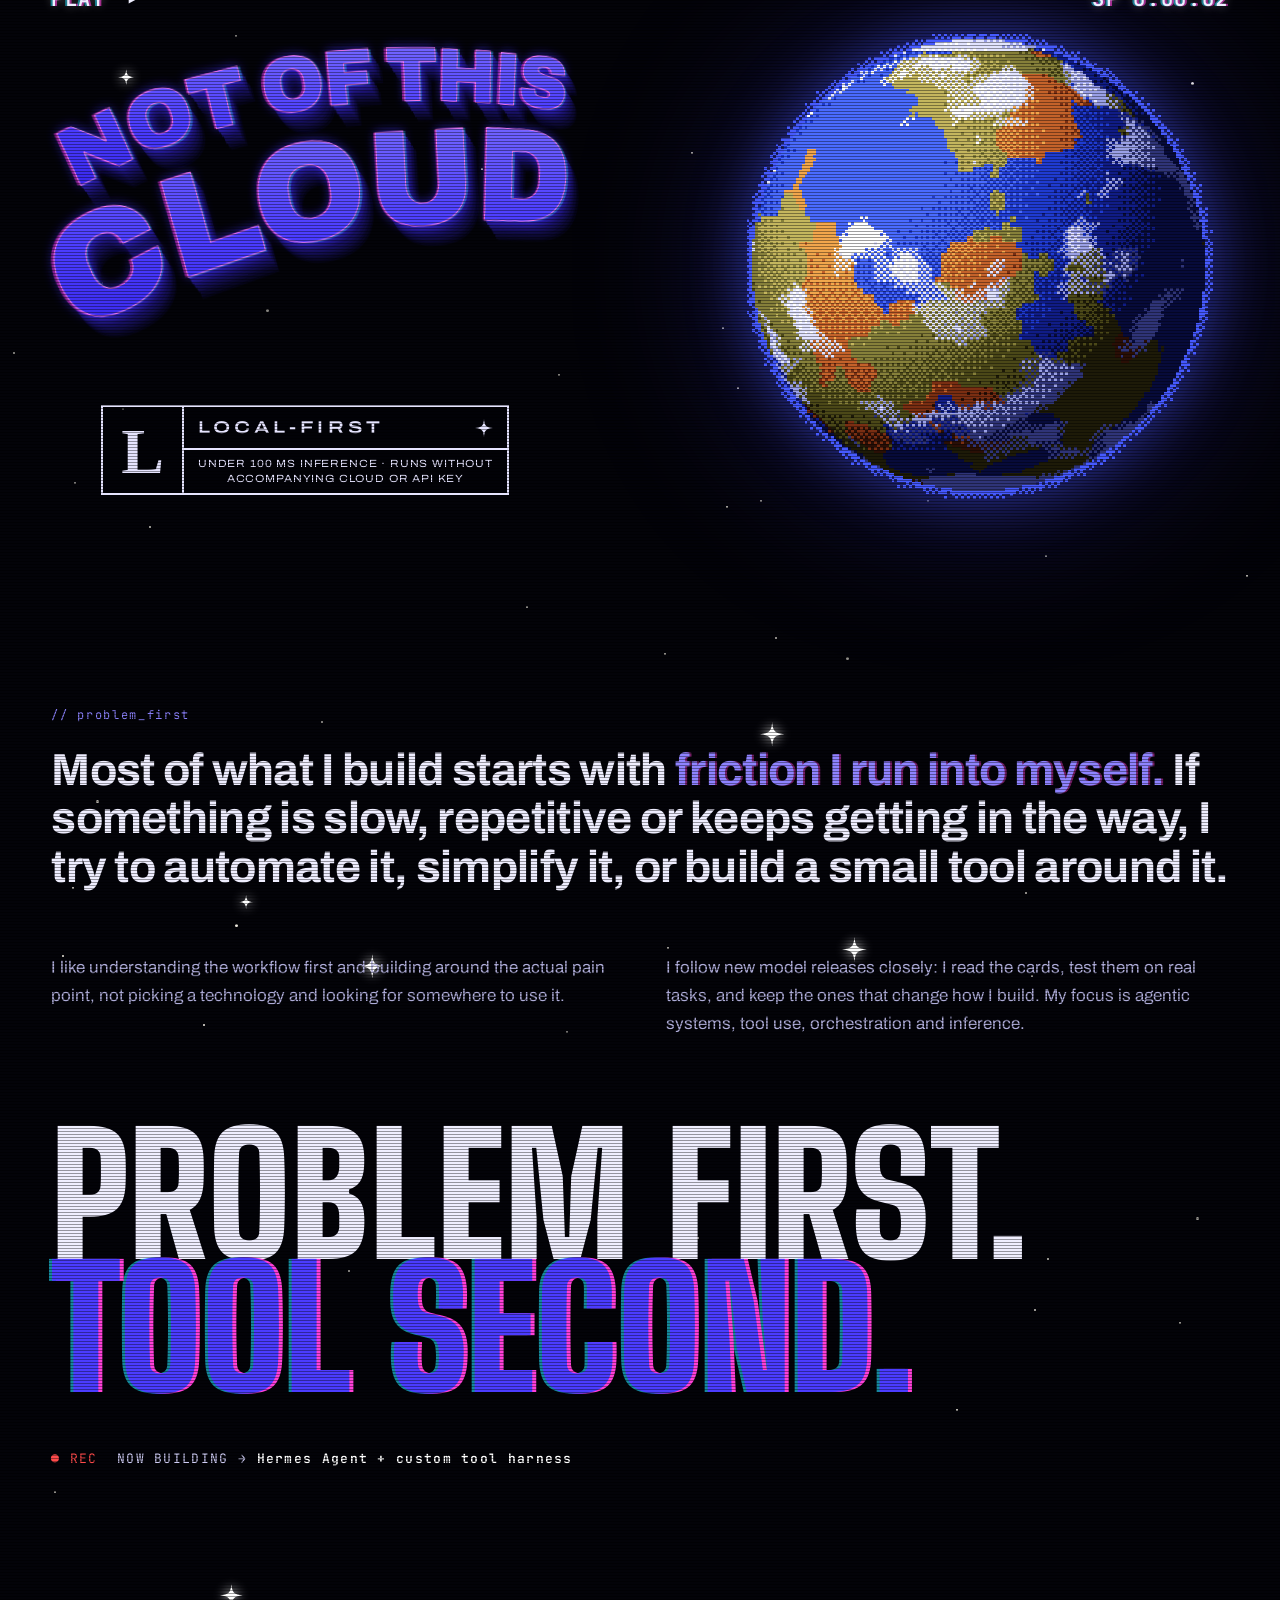
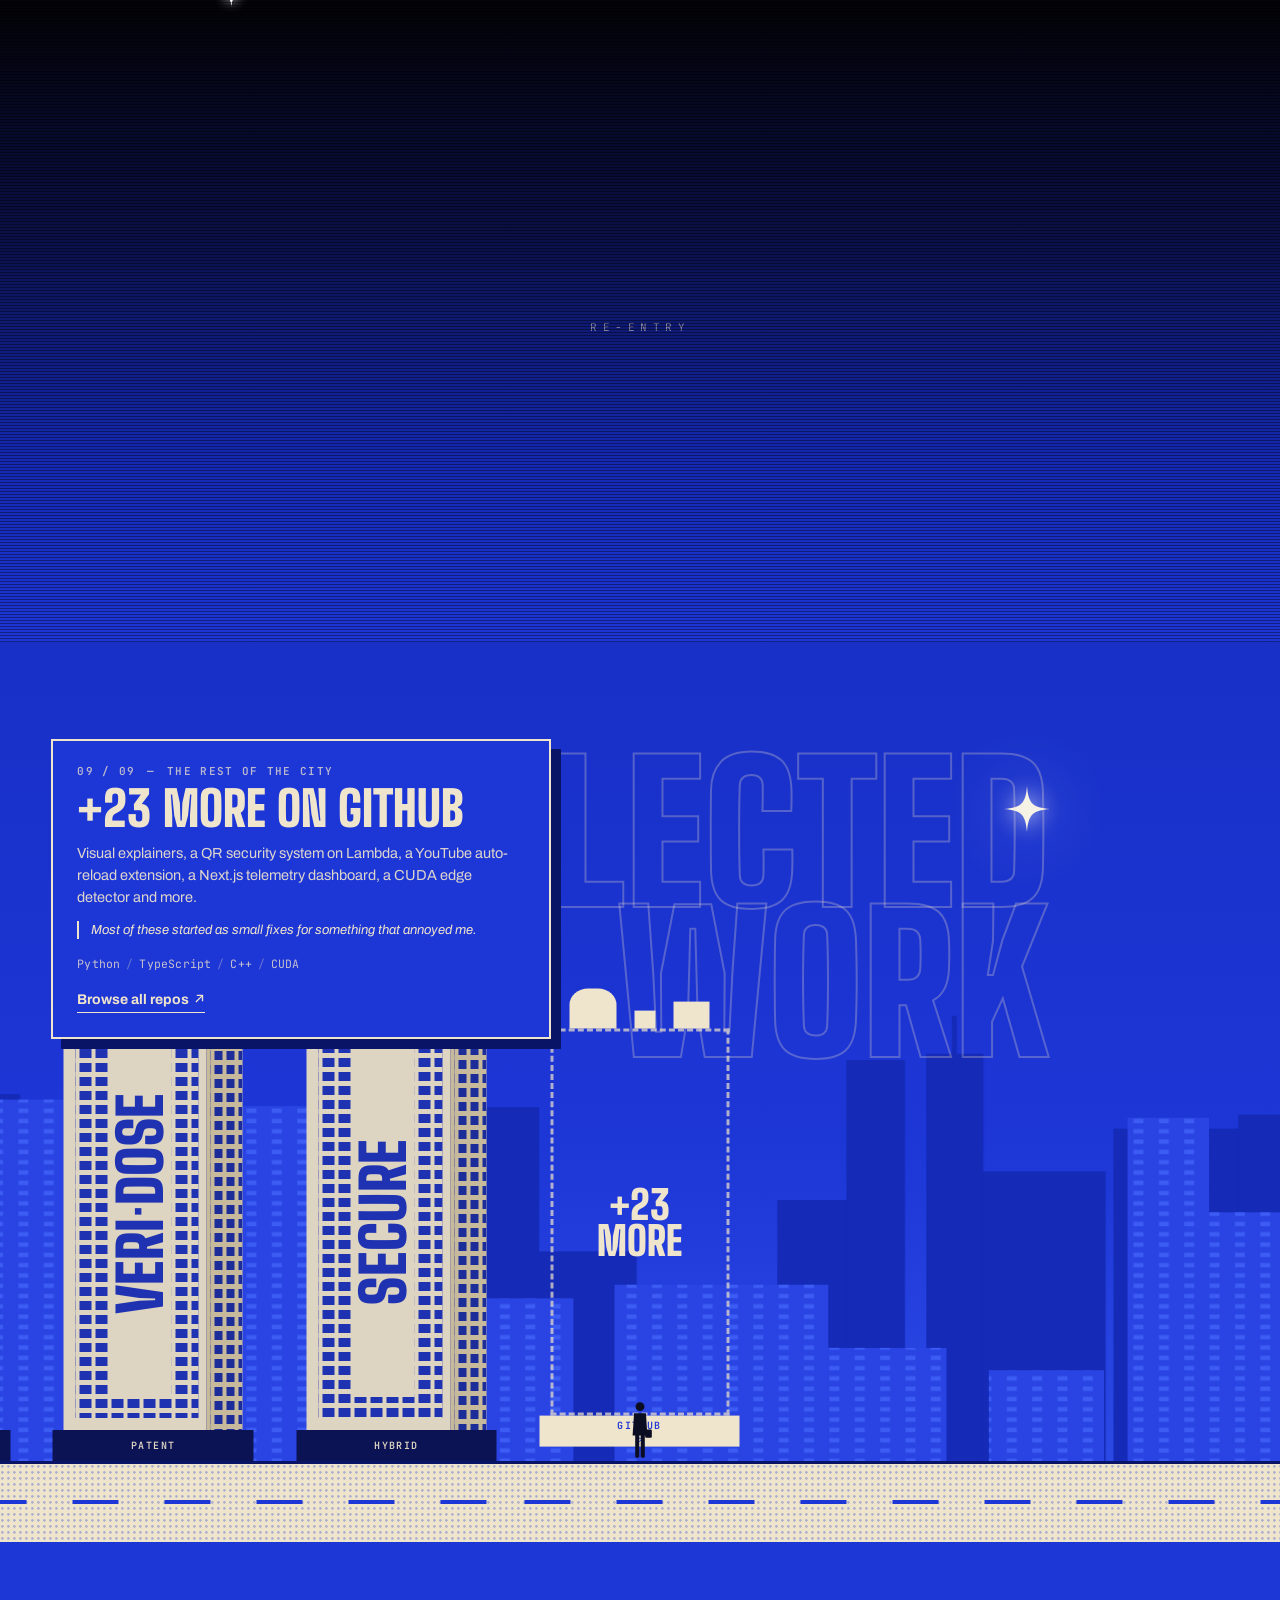
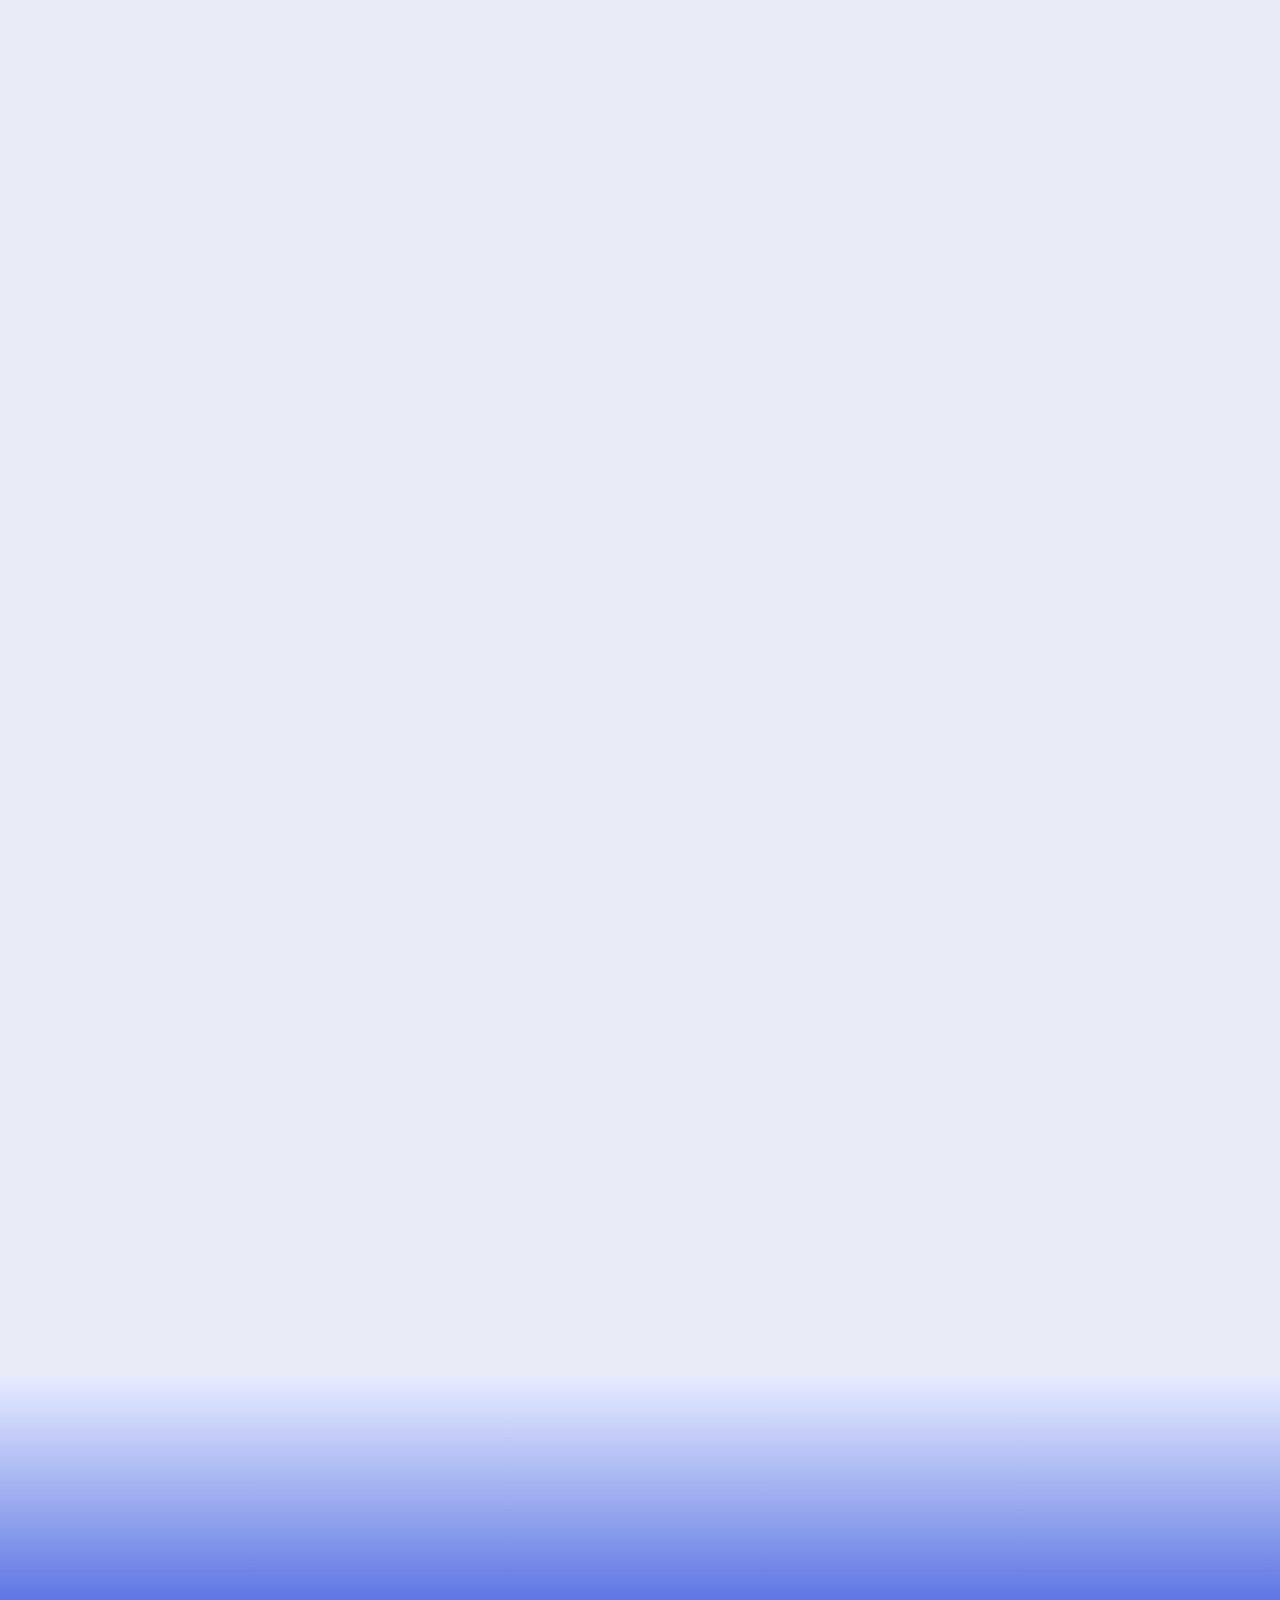
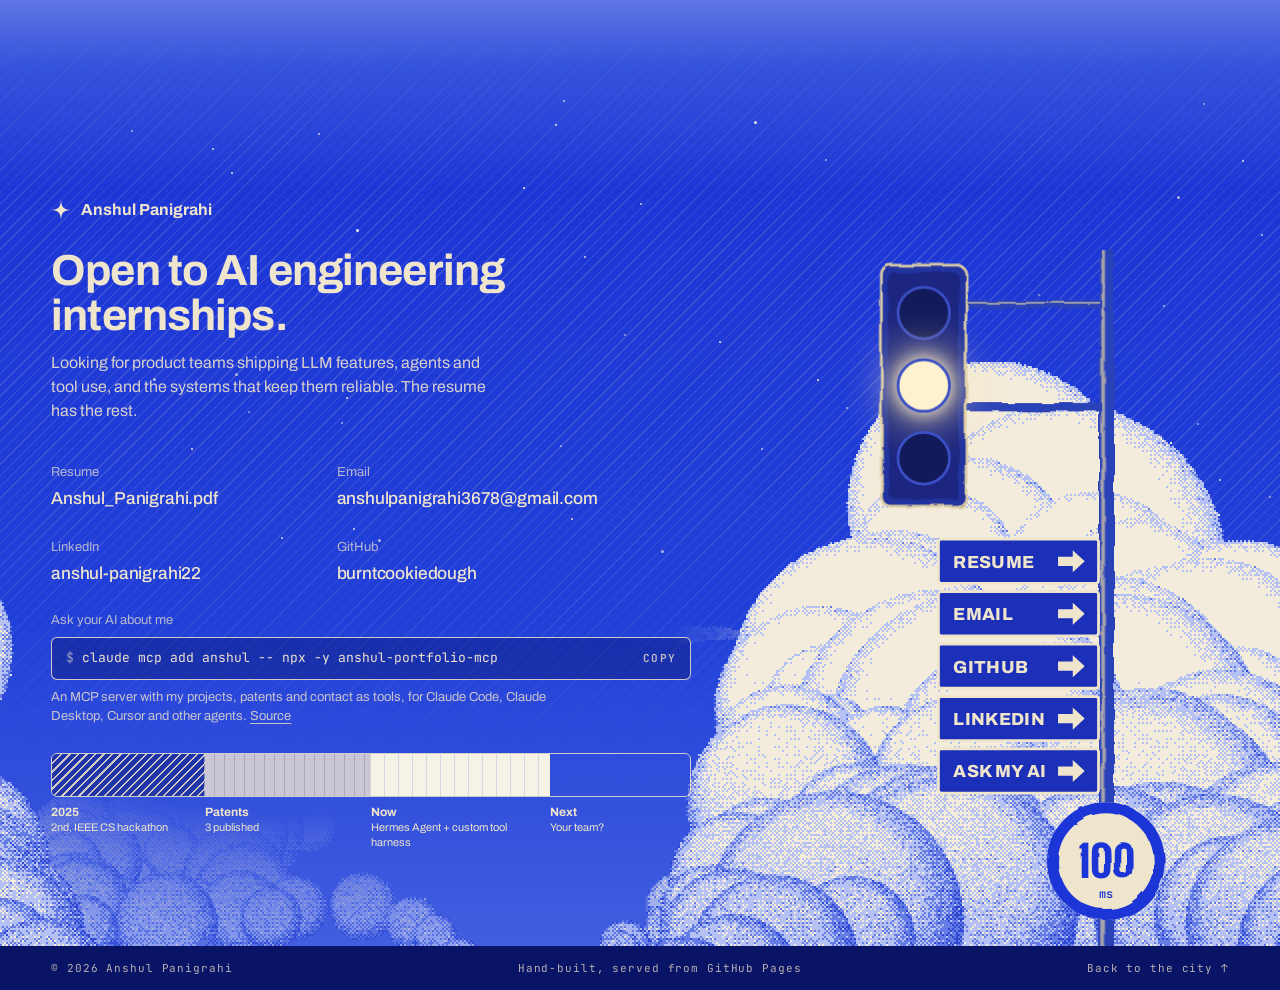
==== commit 4be2bdc6: "MCP server: install from npm with npx -y anshul-portfolio-mcp The server is now on npm and the offic" ====
--- a/index.html
+++ b/index.html
@@ -28,7 +28,7 @@
   <link rel="alternate" type="text/markdown" href="profile.md" title="Profile as Markdown" />
   <link rel="alternate" type="application/json" href="resume.json" title="JSON Resume" />
   <link rel="help" type="text/plain" href="llms.txt" title="llms.txt" />
-  <script type="application/ld+json">{"@context":"https://schema.org","@graph":[{"@type":"ProfilePage","@id":"https://burntcookiedough.github.io/#page","url":"https://burntcookiedough.github.io/","name":"Anshul Panigrahi | AI Engineer, LLM products and agents","dateModified":"2026-11-12","mainEntity":{"@id":"https://burntcookiedough.github.io/#person"}},{"@type":"Person","@id":"https://burntcookiedough.github.io/#person","name":"Anshul Panigrahi","url":"https://burntcookiedough.github.io/","image":"https://burntcookiedough.github.io/og.jpg","jobTitle":"AI Engineer","description":"Information Technology undergraduate at VIT who ships AI products end to end: on-device speech, LLM analytics that still work without the model, multi-agent support systems with human approval gates. Co-inventor on three published Indian patent applications. Looking for AI engineering internships with product teams shipping LLM features, agents and tool use.","email":"mailto:anshulpanigrahi3678@gmail.com","sameAs":["https://github.com/burntcookiedough","https://linkedin.com/in/anshul-panigrahi22"],"address":{"@type":"PostalAddress","addressLocality":"Vellore","addressCountry":"IN"},"alumniOf":{"@type":"CollegeOrUniversity","name":"Vellore Institute of Technology"},"knowsAbout":["Large language models","AI agents","Tool use","Agent orchestration","LLM inference","Python","C++","SQL","TypeScript","Context engineering","Prompt engineering","Structured outputs","LLM APIs","Ollama","Claude Code","Codex","OpenCode","Hermes Agent","LangGraph","PyTorch","YOLO","OpenCV","Faster-Whisper","CUDA","FastAPI","DuckDB","SQLite","Docker","GitHub Actions","Pytest"],"seeks":{"@type":"Demand","description":"AI engineering internships: LLM features, agents and tool use, and the systems that keep them reliable"},"award":["2nd place, IEEE CS Hackathon","Finalist, Yantra Central Hackathon"],"hasCredential":[{"@type":"EducationalOccupationalCredential","name":"Building Agents with Agentic AI","credentialCategory":"certificate","recognizedBy":{"@type":"Organization","name":"IBM Career Education"}},{"@type":"EducationalOccupationalCredential","name":"Getting Started with Deep Learning","credentialCategory":"certificate","recognizedBy":{"@type":"Organization","name":"NVIDIA Deep Learning Institute"}},{"@type":"EducationalOccupationalCredential","name":"Oracle Cloud Infrastructure 2025 Certified AI Foundations Associate","credentialCategory":"certificate","recognizedBy":{"@type":"Organization","name":"Oracle"}}]},{"@type":"SoftwareSourceCode","name":"Eve — Windows Dictation","description":"Hold a hotkey, speak, and your words land wherever you were typing. A shipped desktop app with offline speech recognition, a live overlay, searchable history and CPU/GPU fallback.","keywords":"Faster-Whisper, Electron, TypeScript, Python, WebSocket","codeRepository":"https://github.com/burntcookiedough/eve-windows-dictation","url":"https://github.com/burntcookiedough/eve-windows-dictation","author":{"@id":"https://burntcookiedough.github.io/#person"}},{"@type":"SoftwareSourceCode","name":"Customer Support Agents","description":"A LangGraph system that classifies tickets, routes them to specialist agents, retrieves from a RAG store, remembers customers in SQLite and gates risky actions behind human approval.","keywords":"LangGraph, RAG, SQLite, Python","codeRepository":"https://github.com/burntcookiedough/abc-customer-support-langgraph","url":"https://github.com/burntcookiedough/abc-customer-support-langgraph","author":{"@id":"https://burntcookiedough.github.io/#person"}},{"@type":"SoftwareSourceCode","name":"Stella — Health Analytics","description":"Health analytics over wearable exports: FastAPI, React + Vite, DuckDB, and an Ollama-backed LLM layer for chat and reports that degrades cleanly to metrics-only.","keywords":"FastAPI, React, DuckDB, Ollama","codeRepository":"https://github.com/burntcookiedough/Stella","url":"https://github.com/burntcookiedough/Stella","author":{"@id":"https://burntcookiedough.github.io/#person"}},{"@type":"SoftwareSourceCode","name":"Cognitive Load-Aware Scheduler","description":"Routes work using both machine state and a live Cognitive Load Score from typing variance, idle time and context switches, with flow-state protection and a baseline comparison.","keywords":"Python, Telemetry, Scheduling, Analytics","codeRepository":"https://github.com/burntcookiedough/Cognitive-Load-Aware-Distributed-Task-Scheduler","url":"https://github.com/burntcookiedough/Cognitive-Load-Aware-Distributed-Task-Scheduler","author":{"@id":"https://burntcookiedough.github.io/#person"}},{"@type":"SoftwareSourceCode","name":"Real-Time Predictive Maintenance","description":"Kafka, Spark, Cassandra, PyTorch and graph analytics across 5,000 simulated machines: streaming anomaly detection plus cascade-failure analysis and constrained mitigation.","keywords":"Kafka, Spark, Cassandra, PyTorch","author":{"@id":"https://burntcookiedough.github.io/#person"}},{"@type":"SoftwareSourceCode","name":"Physically-Bounded Mode Discovery","description":"HDBSCAN proposes operating regimes on NASA CMAPSS and CWRU while physics constraints reject implausible clusters.","keywords":"HDBSCAN, scikit-learn, Python","codeRepository":"https://github.com/burntcookiedough/Physical-Bounded-Multimodal-Mode-Discovery","url":"https://github.com/burntcookiedough/Physical-Bounded-Multimodal-Mode-Discovery","author":{"@id":"https://burntcookiedough.github.io/#person"}},{"@type":"SoftwareSourceCode","name":"Veri-Dose","description":"Medication verification with a quantized MobileNetV2 that knows when it's unsure: low-confidence predictions go to a human instead of pretending certainty.","keywords":"MobileNetV2, TFLite, Calibration, Python","codeRepository":"https://github.com/burntcookiedough/Veridose","url":"https://github.com/burntcookiedough/Veridose","author":{"@id":"https://burntcookiedough.github.io/#person"}},{"@type":"SoftwareSourceCode","name":"SecureTorrent","description":"Malware-aware torrent security: YARA rules, a hybrid ML detector, qBittorrent integration and an API test suite.","keywords":"YARA, scikit-learn, Flask","codeRepository":"https://github.com/burntcookiedough/SecureTorrent","url":"https://github.com/burntcookiedough/SecureTorrent","author":{"@id":"https://burntcookiedough.github.io/#person"}},{"@type":"CreativeWork","additionalType":"https://www.wikidata.org/wiki/Q253623","name":"Medication dispenser with on-device user authentication and medication verification","identifier":"IN202641027860 A1","abstract":"A pill dispenser that recognises the patient's face, releases only their dose, then checks the pill with an on-device classifier before it is taken. Nothing leaves the device.","datePublished":"2026-03-20","url":"https://burntcookiedough.github.io/patents/01/IN202641027860A1.pdf","encodingFormat":"application/pdf","publisher":{"@type":"GovernmentOrganization","name":"Intellectual Property Office, India"},"author":[{"@type":"Person","name":"Chemmalar Selvi G"},{"@id":"https://burntcookiedough.github.io/#person"},{"@type":"Person","name":"Parth Surendra Sharma"}]},{"@type":"CreativeWork","additionalType":"https://www.wikidata.org/wiki/Q253623","name":"Cognitive load-aware distributed task scheduling using hardware-bound processing control and predictive task migration","identifier":"IN202641088096 A1","abstract":"A scheduler that reads how hard you are concentrating from keyboard, mouse and app-switching patterns, then holds back, slows or moves disruptive work to other machines until you surface.","datePublished":"2026-07-24","url":"https://burntcookiedough.github.io/patents/02/IN202641088096A1.pdf","encodingFormat":"application/pdf","publisher":{"@type":"GovernmentOrganization","name":"Intellectual Property Office, India"},"author":[{"@type":"Person","name":"Senthil Kumar T"},{"@type":"Person","name":"Shagun Khandelwal"},{"@type":"Person","name":"Sarthak Singhal"},{"@type":"Person","name":"Advika Pundir"},{"@id":"https://burntcookiedough.github.io/#person"}]},{"@type":"CreativeWork","additionalType":"https://www.wikidata.org/wiki/Q253623","name":"Zero-trust physical enclave security using continuous biometric entropy and RF-based perimeter monitoring","identifier":"IN202641067209 A1","abstract":"A workstation that stays unlocked only while a live pulse is present and no unknown radio is nearby. Lose either, and the session keys are destroyed on the spot.","datePublished":"2026-06-05","url":"https://burntcookiedough.github.io/patents/03/IN202641067209A1.pdf","encodingFormat":"application/pdf","publisher":{"@type":"GovernmentOrganization","name":"Intellectual Property Office, India"},"author":[{"@type":"Person","name":"Thanga Mariappan L"},{"@id":"https://burntcookiedough.github.io/#person"},{"@type":"Person","name":"Aryan Saxena"},{"@type":"Person","name":"Yash Bajpai"}]}]}</script>
+  <script type="application/ld+json">{"@context":"https://schema.org","@graph":[{"@type":"ProfilePage","@id":"https://burntcookiedough.github.io/#page","url":"https://burntcookiedough.github.io/","name":"Anshul Panigrahi | AI Engineer, LLM products and agents","dateCreated":"2026-11-06T16:53:35+05:30","dateModified":"2026-11-14T12:06:59Z","mainEntity":{"@id":"https://burntcookiedough.github.io/#person"}},{"@type":"Person","@id":"https://burntcookiedough.github.io/#person","name":"Anshul Panigrahi","url":"https://burntcookiedough.github.io/","image":"https://burntcookiedough.github.io/og.jpg","jobTitle":"AI Engineer","description":"Information Technology undergraduate at VIT who ships AI products end to end: on-device speech, LLM analytics that still work without the model, multi-agent support systems with human approval gates. Co-inventor on three published Indian patent applications. Looking for AI engineering internships with product teams shipping LLM features, agents and tool use.","email":"mailto:anshulpanigrahi3678@gmail.com","sameAs":["https://github.com/burntcookiedough","https://linkedin.com/in/anshul-panigrahi22"],"address":{"@type":"PostalAddress","addressLocality":"Vellore","addressCountry":"IN"},"alumniOf":{"@type":"CollegeOrUniversity","name":"Vellore Institute of Technology"},"knowsAbout":["Large language models","AI agents","Tool use","Agent orchestration","LLM inference","Python","C++","SQL","TypeScript","Context engineering","Prompt engineering","Structured outputs","LLM APIs","Ollama","Claude Code","Codex","OpenCode","Hermes Agent","LangGraph","PyTorch","YOLO","OpenCV","Faster-Whisper","CUDA","FastAPI","DuckDB","SQLite","Docker","GitHub Actions","Pytest"],"seeks":{"@type":"Demand","description":"AI engineering internships: LLM features, agents and tool use, and the systems that keep them reliable"},"award":["2nd place, IEEE CS Hackathon","Finalist, Yantra Central Hackathon"],"hasCredential":[{"@type":"EducationalOccupationalCredential","name":"Building Agents with Agentic AI","credentialCategory":"certificate","recognizedBy":{"@type":"Organization","name":"IBM Career Education"}},{"@type":"EducationalOccupationalCredential","name":"Getting Started with Deep Learning","credentialCategory":"certificate","recognizedBy":{"@type":"Organization","name":"NVIDIA Deep Learning Institute"}},{"@type":"EducationalOccupationalCredential","name":"Oracle Cloud Infrastructure 2025 Certified AI Foundations Associate","credentialCategory":"certificate","recognizedBy":{"@type":"Organization","name":"Oracle"}}]},{"@type":"SoftwareSourceCode","name":"Eve — Windows Dictation","description":"Hold a hotkey, speak, and your words land wherever you were typing. A shipped desktop app with offline speech recognition, a live overlay, searchable history and CPU/GPU fallback.","keywords":"Faster-Whisper, Electron, TypeScript, Python, WebSocket","codeRepository":"https://github.com/burntcookiedough/eve-windows-dictation","url":"https://github.com/burntcookiedough/eve-windows-dictation","author":{"@id":"https://burntcookiedough.github.io/#person"}},{"@type":"SoftwareSourceCode","name":"Customer Support Agents","description":"A LangGraph system that classifies tickets, routes them to specialist agents, retrieves from a RAG store, remembers customers in SQLite and gates risky actions behind human approval.","keywords":"LangGraph, RAG, SQLite, Python","codeRepository":"https://github.com/burntcookiedough/abc-customer-support-langgraph","url":"https://github.com/burntcookiedough/abc-customer-support-langgraph","author":{"@id":"https://burntcookiedough.github.io/#person"}},{"@type":"SoftwareSourceCode","name":"Stella — Health Analytics","description":"Health analytics over wearable exports: FastAPI, React + Vite, DuckDB, and an Ollama-backed LLM layer for chat and reports that degrades cleanly to metrics-only.","keywords":"FastAPI, React, DuckDB, Ollama","codeRepository":"https://github.com/burntcookiedough/Stella","url":"https://github.com/burntcookiedough/Stella","author":{"@id":"https://burntcookiedough.github.io/#person"}},{"@type":"SoftwareSourceCode","name":"Cognitive Load-Aware Scheduler","description":"Routes work using both machine state and a live Cognitive Load Score from typing variance, idle time and context switches, with flow-state protection and a baseline comparison.","keywords":"Python, Telemetry, Scheduling, Analytics","codeRepository":"https://github.com/burntcookiedough/Cognitive-Load-Aware-Distributed-Task-Scheduler","url":"https://github.com/burntcookiedough/Cognitive-Load-Aware-Distributed-Task-Scheduler","author":{"@id":"https://burntcookiedough.github.io/#person"}},{"@type":"SoftwareSourceCode","name":"Real-Time Predictive Maintenance","description":"Kafka, Spark, Cassandra, PyTorch and graph analytics across 5,000 simulated machines: streaming anomaly detection plus cascade-failure analysis and constrained mitigation.","keywords":"Kafka, Spark, Cassandra, PyTorch","author":{"@id":"https://burntcookiedough.github.io/#person"}},{"@type":"SoftwareSourceCode","name":"Physically-Bounded Mode Discovery","description":"HDBSCAN proposes operating regimes on NASA CMAPSS and CWRU while physics constraints reject implausible clusters.","keywords":"HDBSCAN, scikit-learn, Python","codeRepository":"https://github.com/burntcookiedough/Physical-Bounded-Multimodal-Mode-Discovery","url":"https://github.com/burntcookiedough/Physical-Bounded-Multimodal-Mode-Discovery","author":{"@id":"https://burntcookiedough.github.io/#person"}},{"@type":"SoftwareSourceCode","name":"Veri-Dose","description":"Medication verification with a quantized MobileNetV2 that knows when it's unsure: low-confidence predictions go to a human instead of pretending certainty.","keywords":"MobileNetV2, TFLite, Calibration, Python","codeRepository":"https://github.com/burntcookiedough/Veridose","url":"https://github.com/burntcookiedough/Veridose","author":{"@id":"https://burntcookiedough.github.io/#person"}},{"@type":"SoftwareSourceCode","name":"SecureTorrent","description":"Malware-aware torrent security: YARA rules, a hybrid ML detector, qBittorrent integration and an API test suite.","keywords":"YARA, scikit-learn, Flask","codeRepository":"https://github.com/burntcookiedough/SecureTorrent","url":"https://github.com/burntcookiedough/SecureTorrent","author":{"@id":"https://burntcookiedough.github.io/#person"}},{"@type":"CreativeWork","additionalType":"https://www.wikidata.org/wiki/Q253623","name":"Medication dispenser with on-device user authentication and medication verification","identifier":"IN202641027860 A1","abstract":"A pill dispenser that recognises the patient's face, releases only their dose, then checks the pill with an on-device classifier before it is taken. Nothing leaves the device.","datePublished":"2026-03-20","url":"https://burntcookiedough.github.io/patents/01/IN202641027860A1.pdf","encodingFormat":"application/pdf","publisher":{"@type":"GovernmentOrganization","name":"Intellectual Property Office, India"},"author":[{"@type":"Person","name":"Chemmalar Selvi G"},{"@id":"https://burntcookiedough.github.io/#person"},{"@type":"Person","name":"Parth Surendra Sharma"}]},{"@type":"CreativeWork","additionalType":"https://www.wikidata.org/wiki/Q253623","name":"Cognitive load-aware distributed task scheduling using hardware-bound processing control and predictive task migration","identifier":"IN202641088096 A1","abstract":"A scheduler that reads how hard you are concentrating from keyboard, mouse and app-switching patterns, then holds back, slows or moves disruptive work to other machines until you surface.","datePublished":"2026-07-24","url":"https://burntcookiedough.github.io/patents/02/IN202641088096A1.pdf","encodingFormat":"application/pdf","publisher":{"@type":"GovernmentOrganization","name":"Intellectual Property Office, India"},"author":[{"@type":"Person","name":"Senthil Kumar T"},{"@type":"Person","name":"Shagun Khandelwal"},{"@type":"Person","name":"Sarthak Singhal"},{"@type":"Person","name":"Advika Pundir"},{"@id":"https://burntcookiedough.github.io/#person"}]},{"@type":"CreativeWork","additionalType":"https://www.wikidata.org/wiki/Q253623","name":"Zero-trust physical enclave security using continuous biometric entropy and RF-based perimeter monitoring","identifier":"IN202641067209 A1","abstract":"A workstation that stays unlocked only while a live pulse is present and no unknown radio is nearby. Lose either, and the session keys are destroyed on the spot.","datePublished":"2026-06-05","url":"https://burntcookiedough.github.io/patents/03/IN202641067209A1.pdf","encodingFormat":"application/pdf","publisher":{"@type":"GovernmentOrganization","name":"Intellectual Property Office, India"},"author":[{"@type":"Person","name":"Thanga Mariappan L"},{"@id":"https://burntcookiedough.github.io/#person"},{"@type":"Person","name":"Aryan Saxena"},{"@type":"Person","name":"Yash Bajpai"}]}]}</script>
   <!-- /agent:head -->
   <link rel="icon" href="data:image/svg+xml,%3Csvg xmlns='http://www.w3.org/2000/svg' viewBox='0 0 32 32'%3E%3Crect width='32' height='32' fill='%231d36d6'/%3E%3Cpath d='M16 3 L18 14 L29 16 L18 18 L16 29 L14 18 L3 16 L14 14Z' fill='%23efe4cc'/%3E%3C/svg%3E" />
   <link rel="preconnect" href="https://fonts.googleapis.com" />
@@ -279,7 +279,7 @@
           <div class="sky-mcp">
             <p class="sky-mcp-k">Ask your AI about me</p>
             <button type="button" class="sky-mcp-cmd" data-mcp-copy data-hover="COPY" aria-label="Copy the command that adds my MCP server">
-              <code><span aria-hidden="true">$ </span><span data-mcp-cmd>claude mcp add anshul -- npx -y github:burntcookiedough/anshul-portfolio-mcp</span></code>
+              <code><span aria-hidden="true">$ </span><span data-mcp-cmd>claude mcp add anshul -- npx -y anshul-portfolio-mcp</span></code>
               <i data-mcp-state>Copy</i>
             </button>
             <p class="sky-mcp-note">An MCP server with my projects, patents and contact as tools, for Claude Code, Claude Desktop, Cursor and other agents. <a href="https://github.com/burntcookiedough/anshul-portfolio-mcp" target="_blank" rel="noopener" data-hover="SOURCE">Source</a></p>
@@ -389,5 +389,7 @@
 
   <script src="projects.js?v=15"></script>
   <script src="main.js?v=15"></script>
+  <script data-goatcounter="https://anshul.goatcounter.com/count"
+          async src="https://gc.zgo.at/count.js"></script>
 </body>
 </html>
